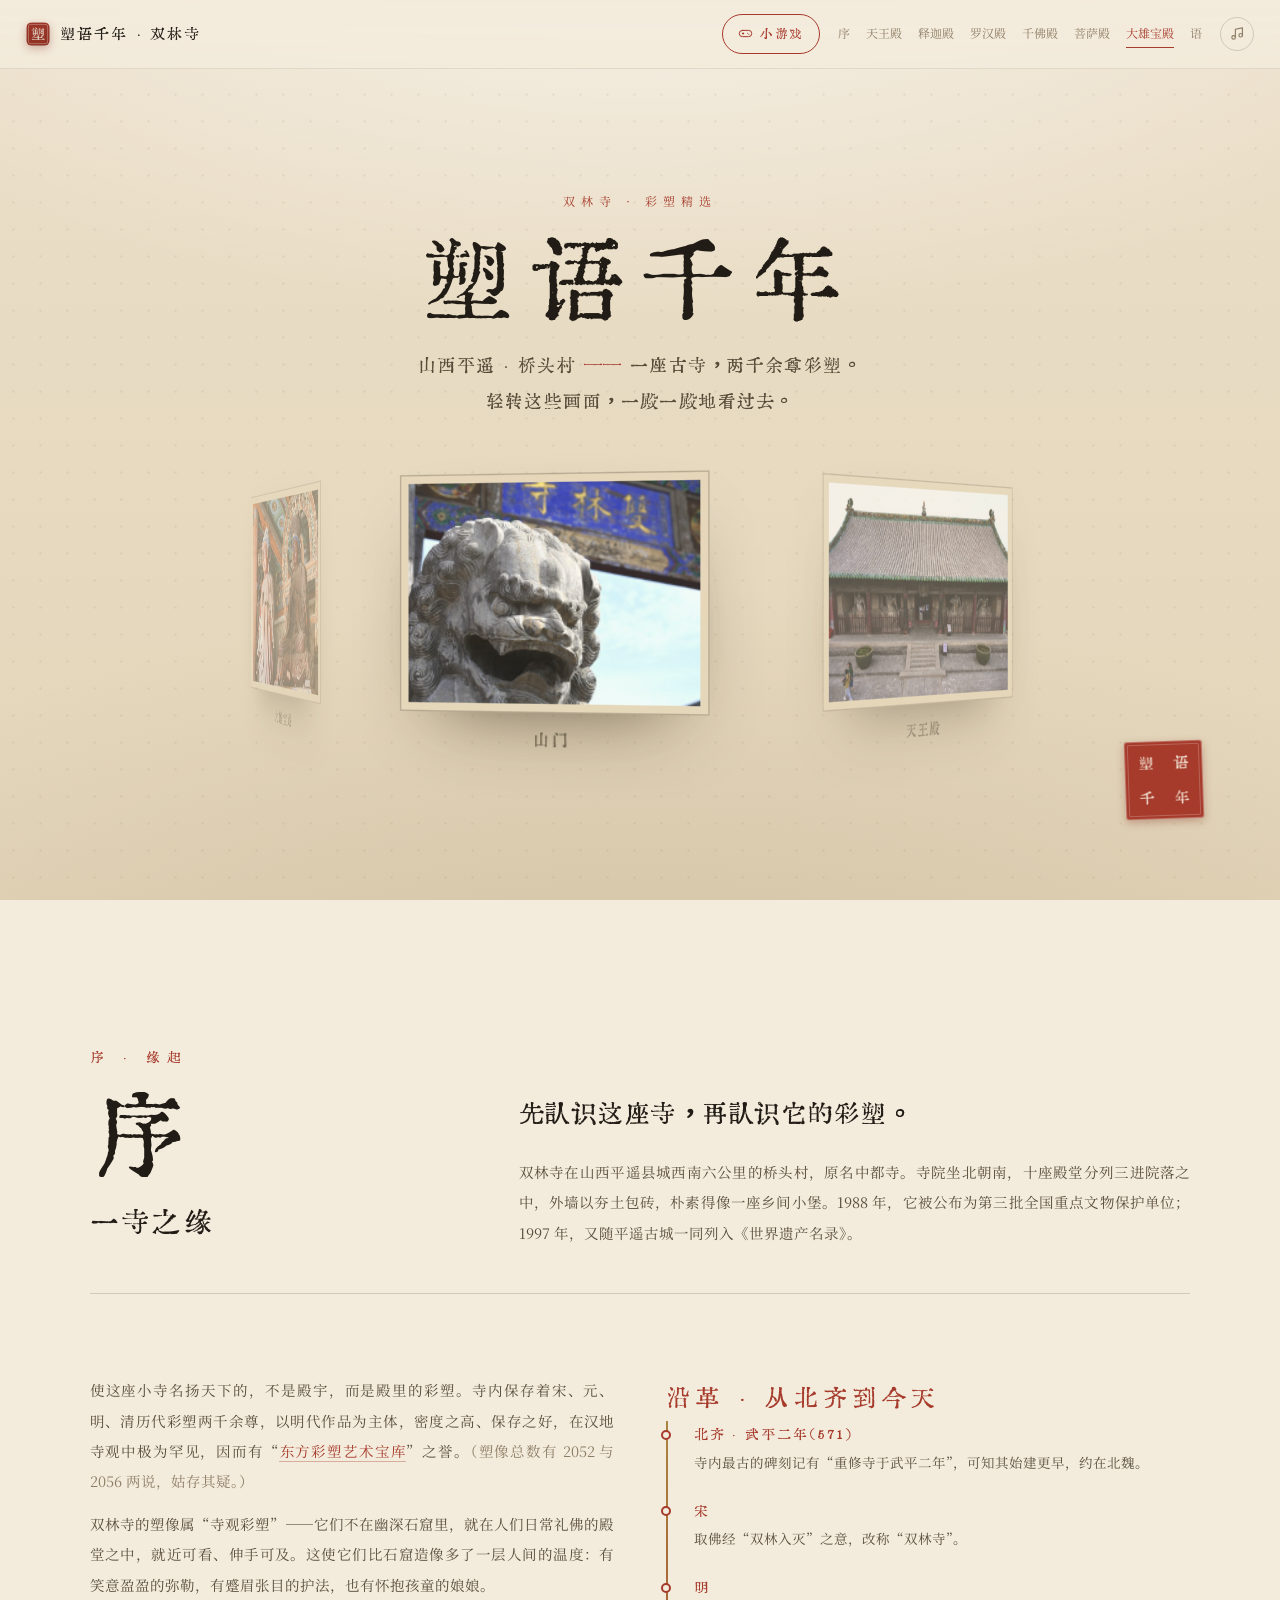
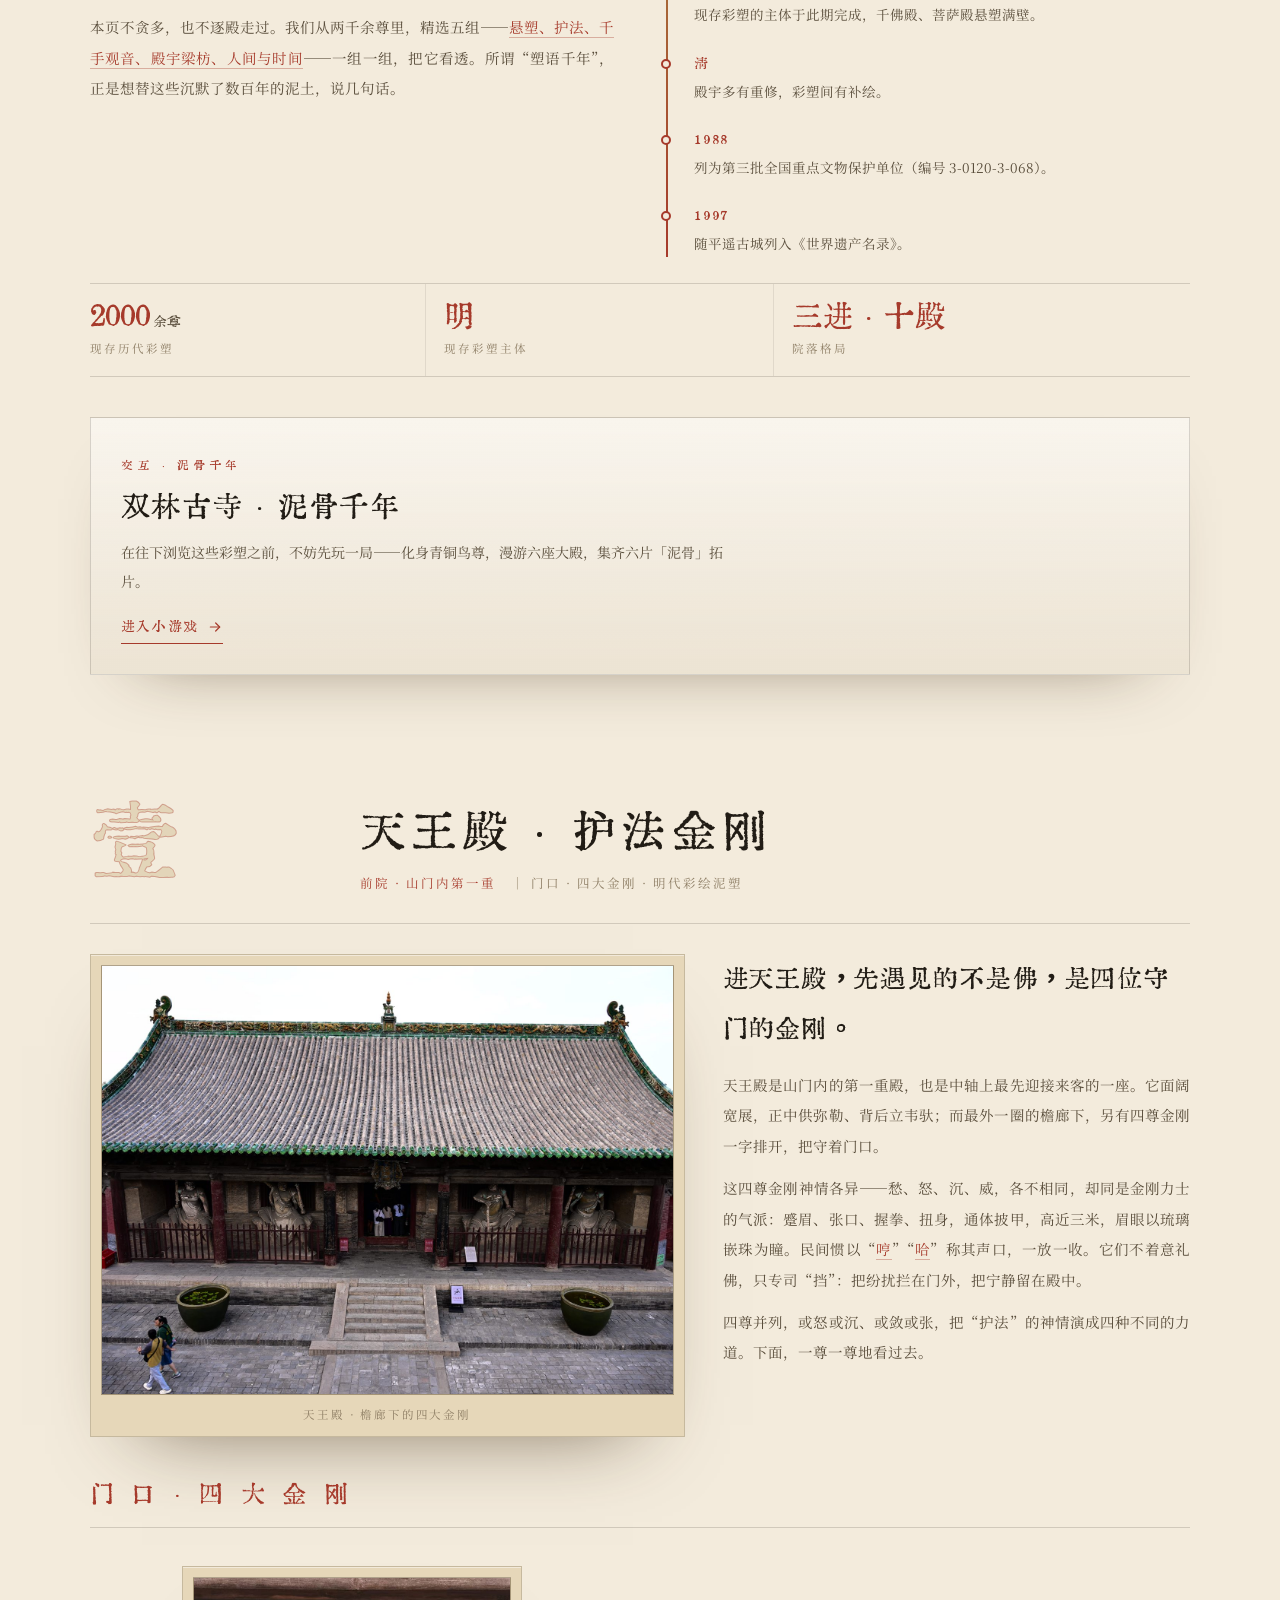
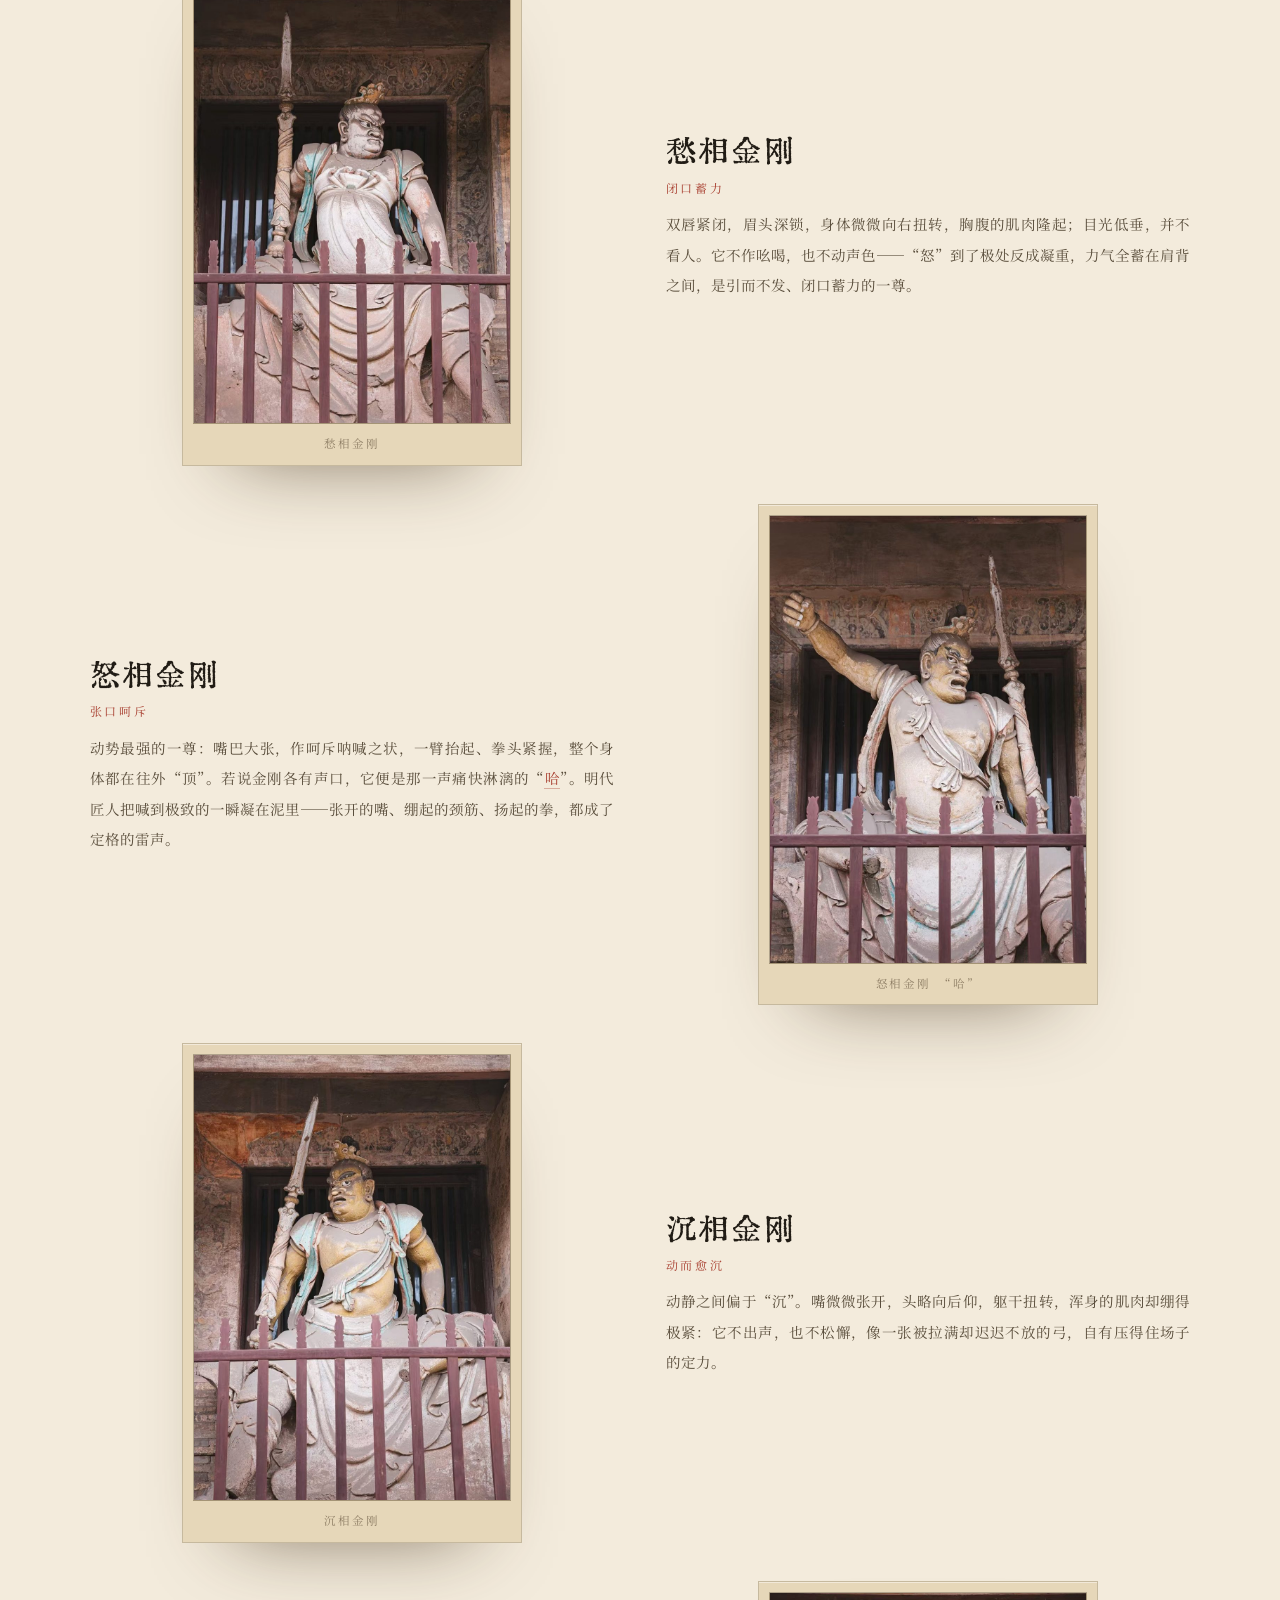
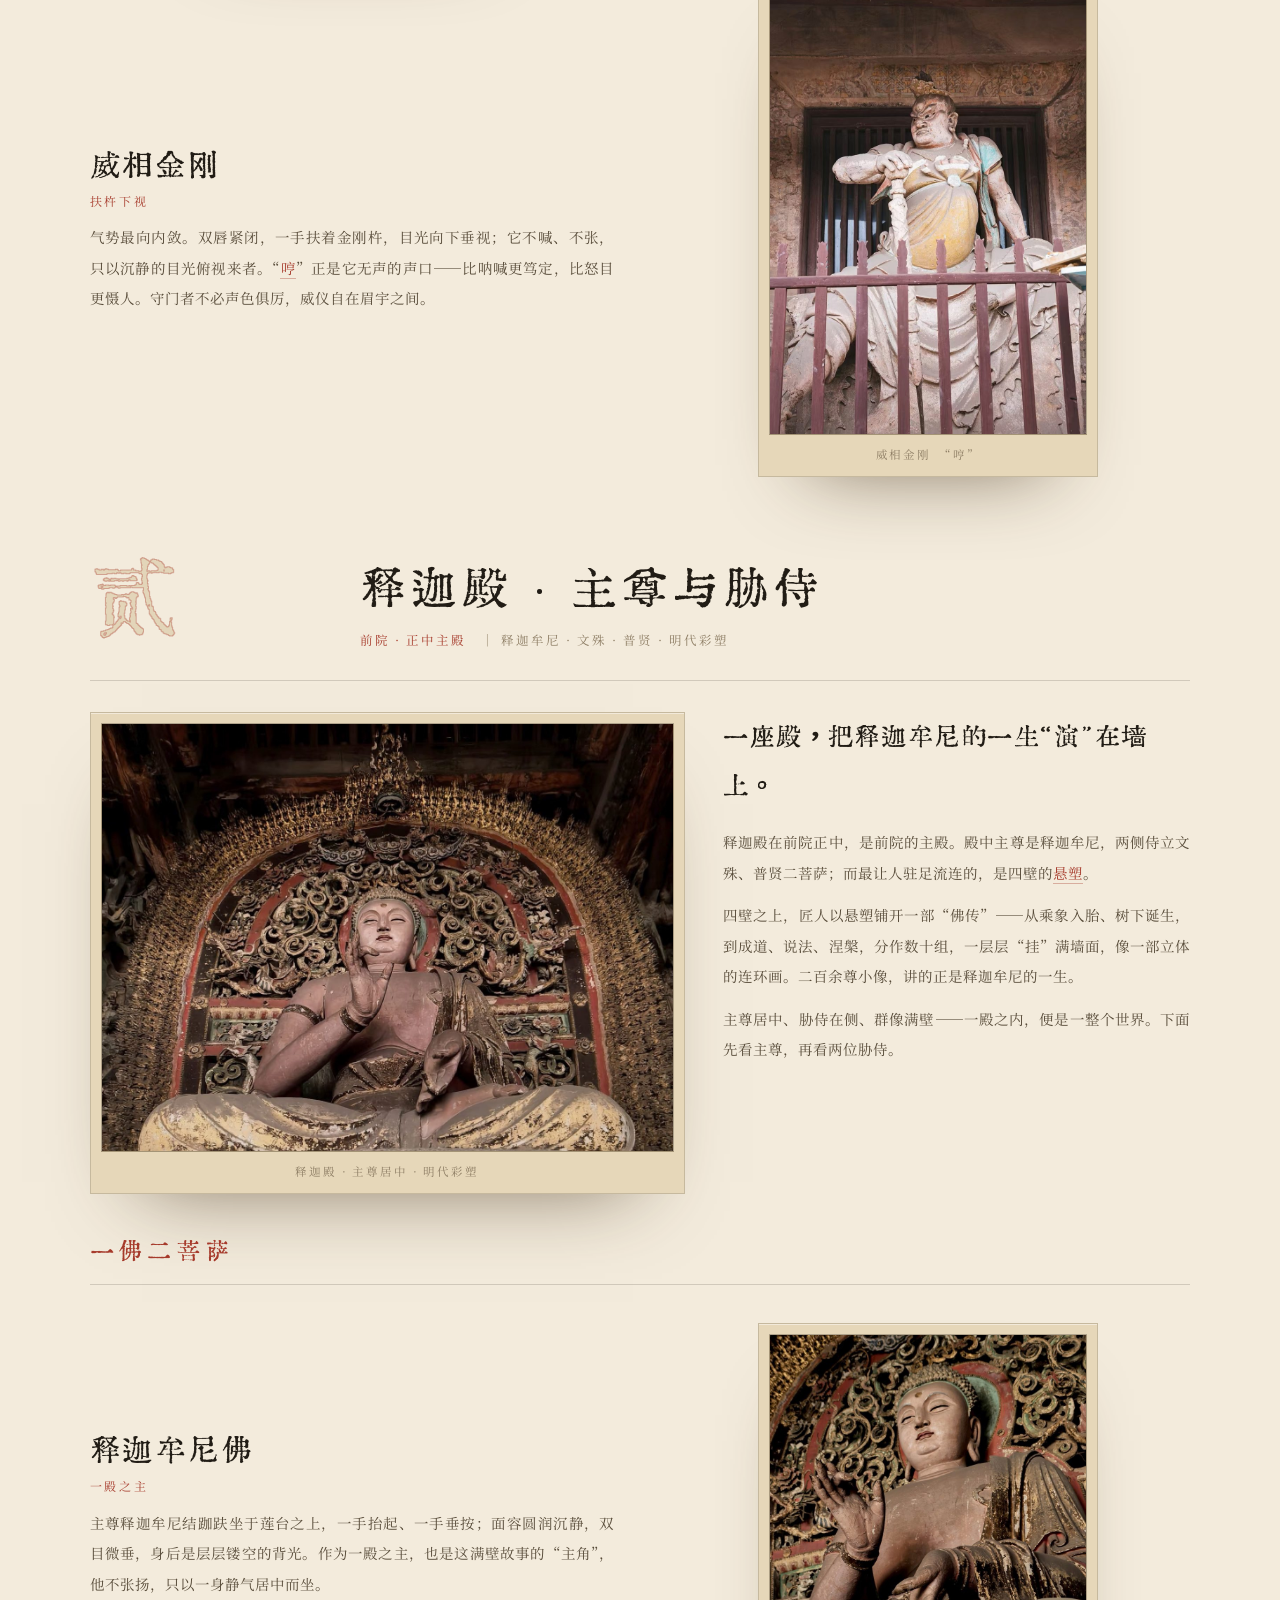
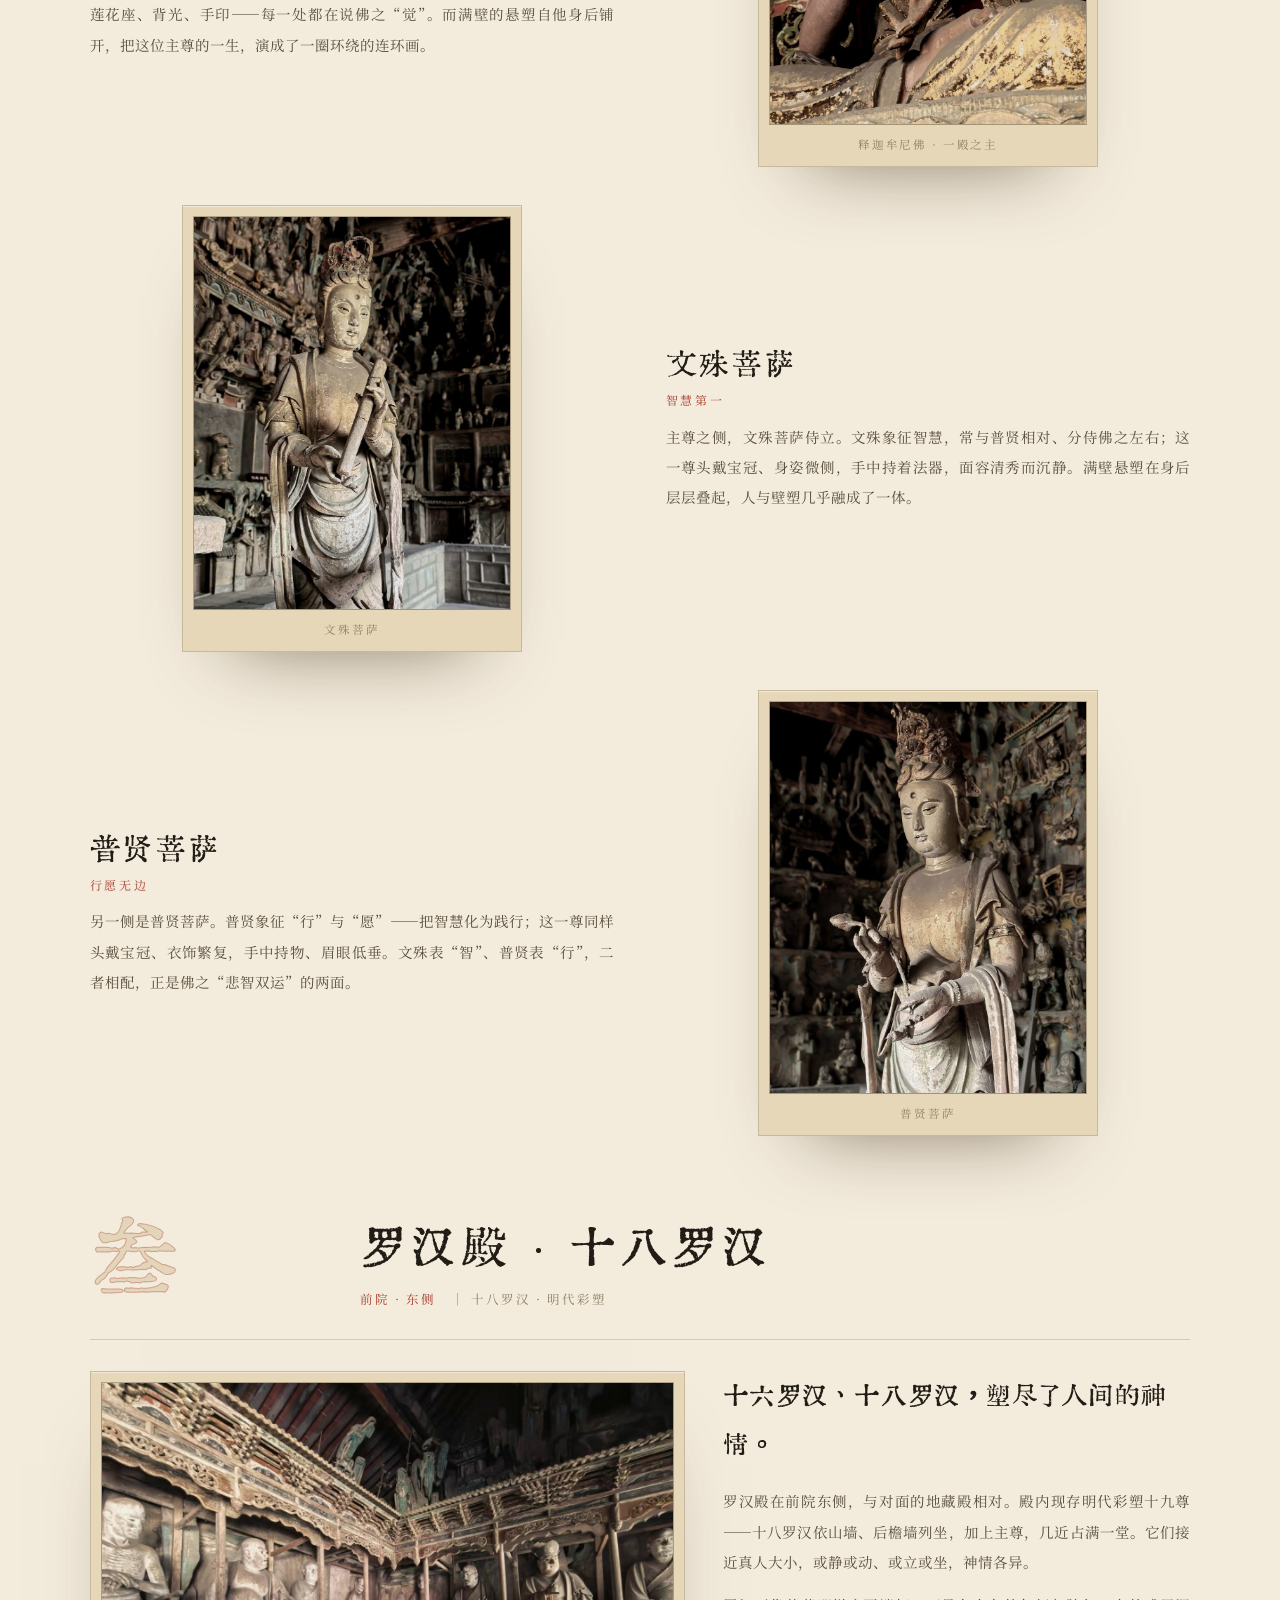
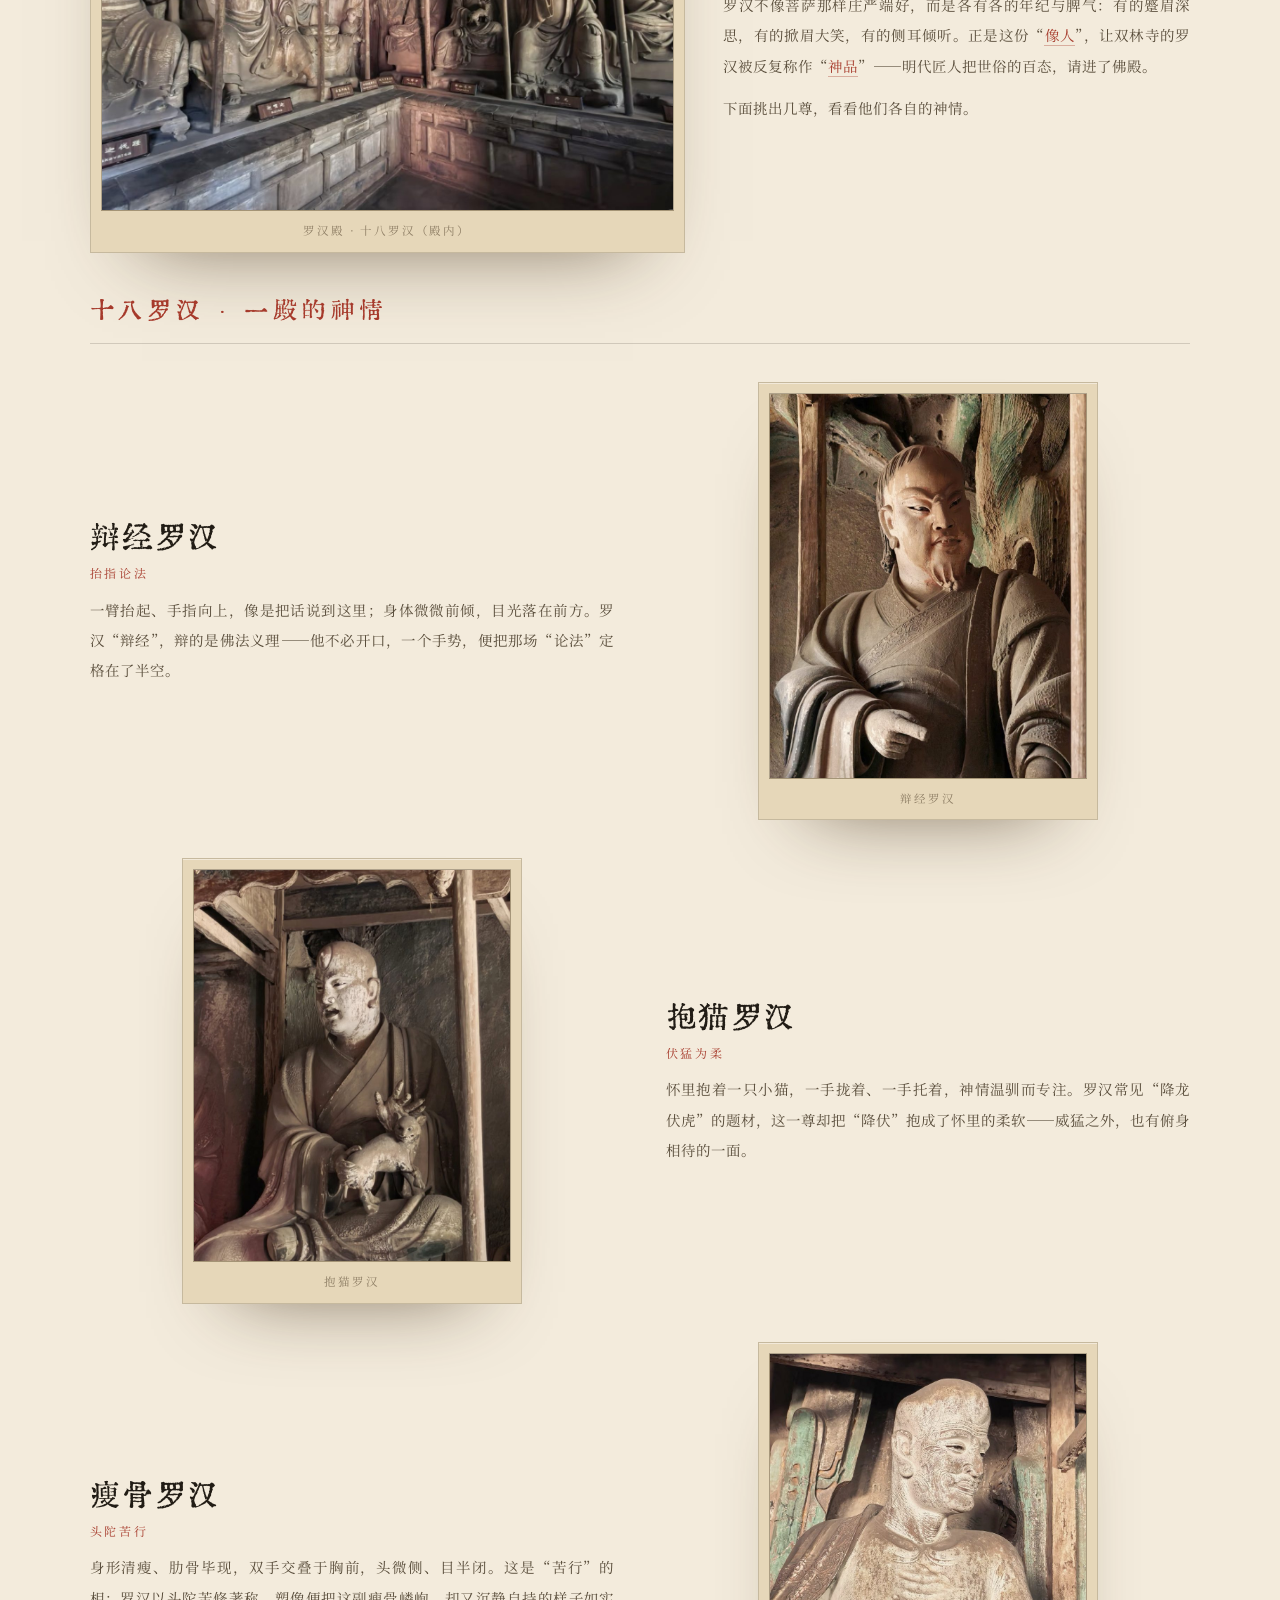
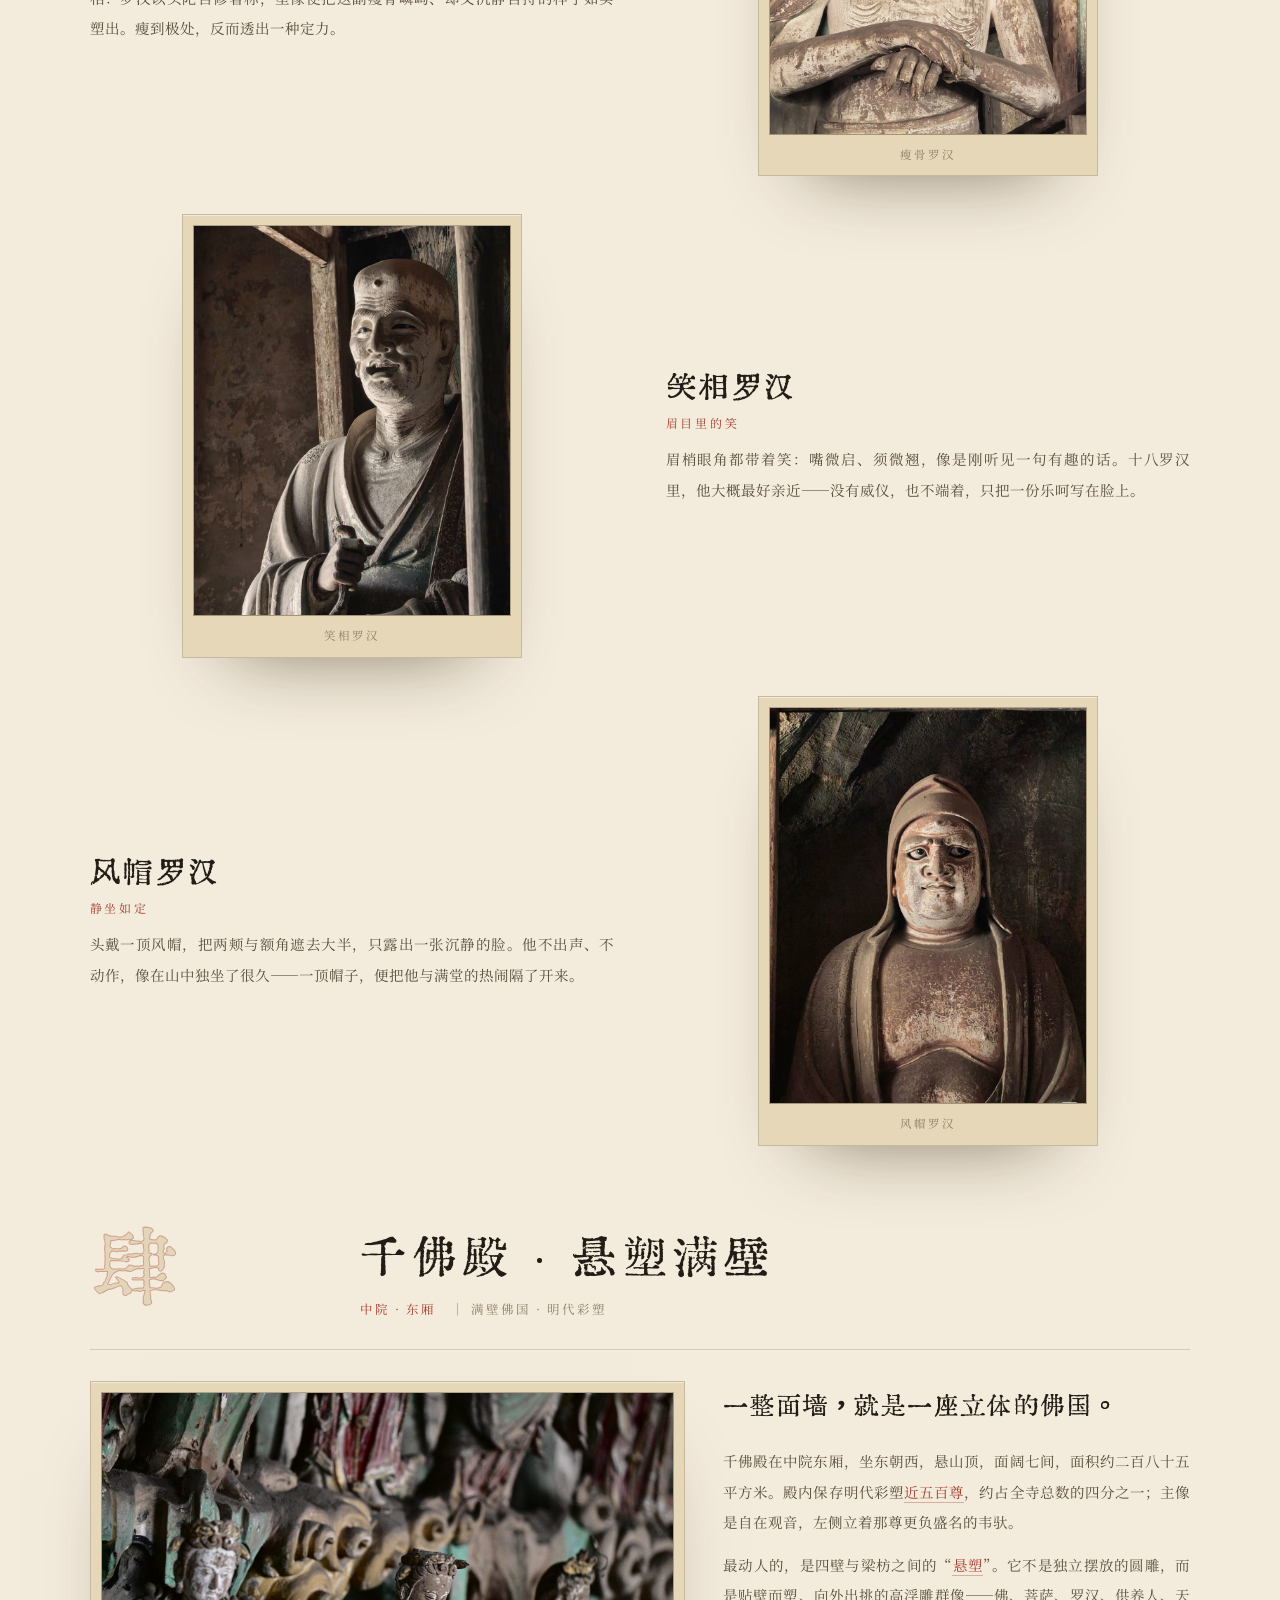
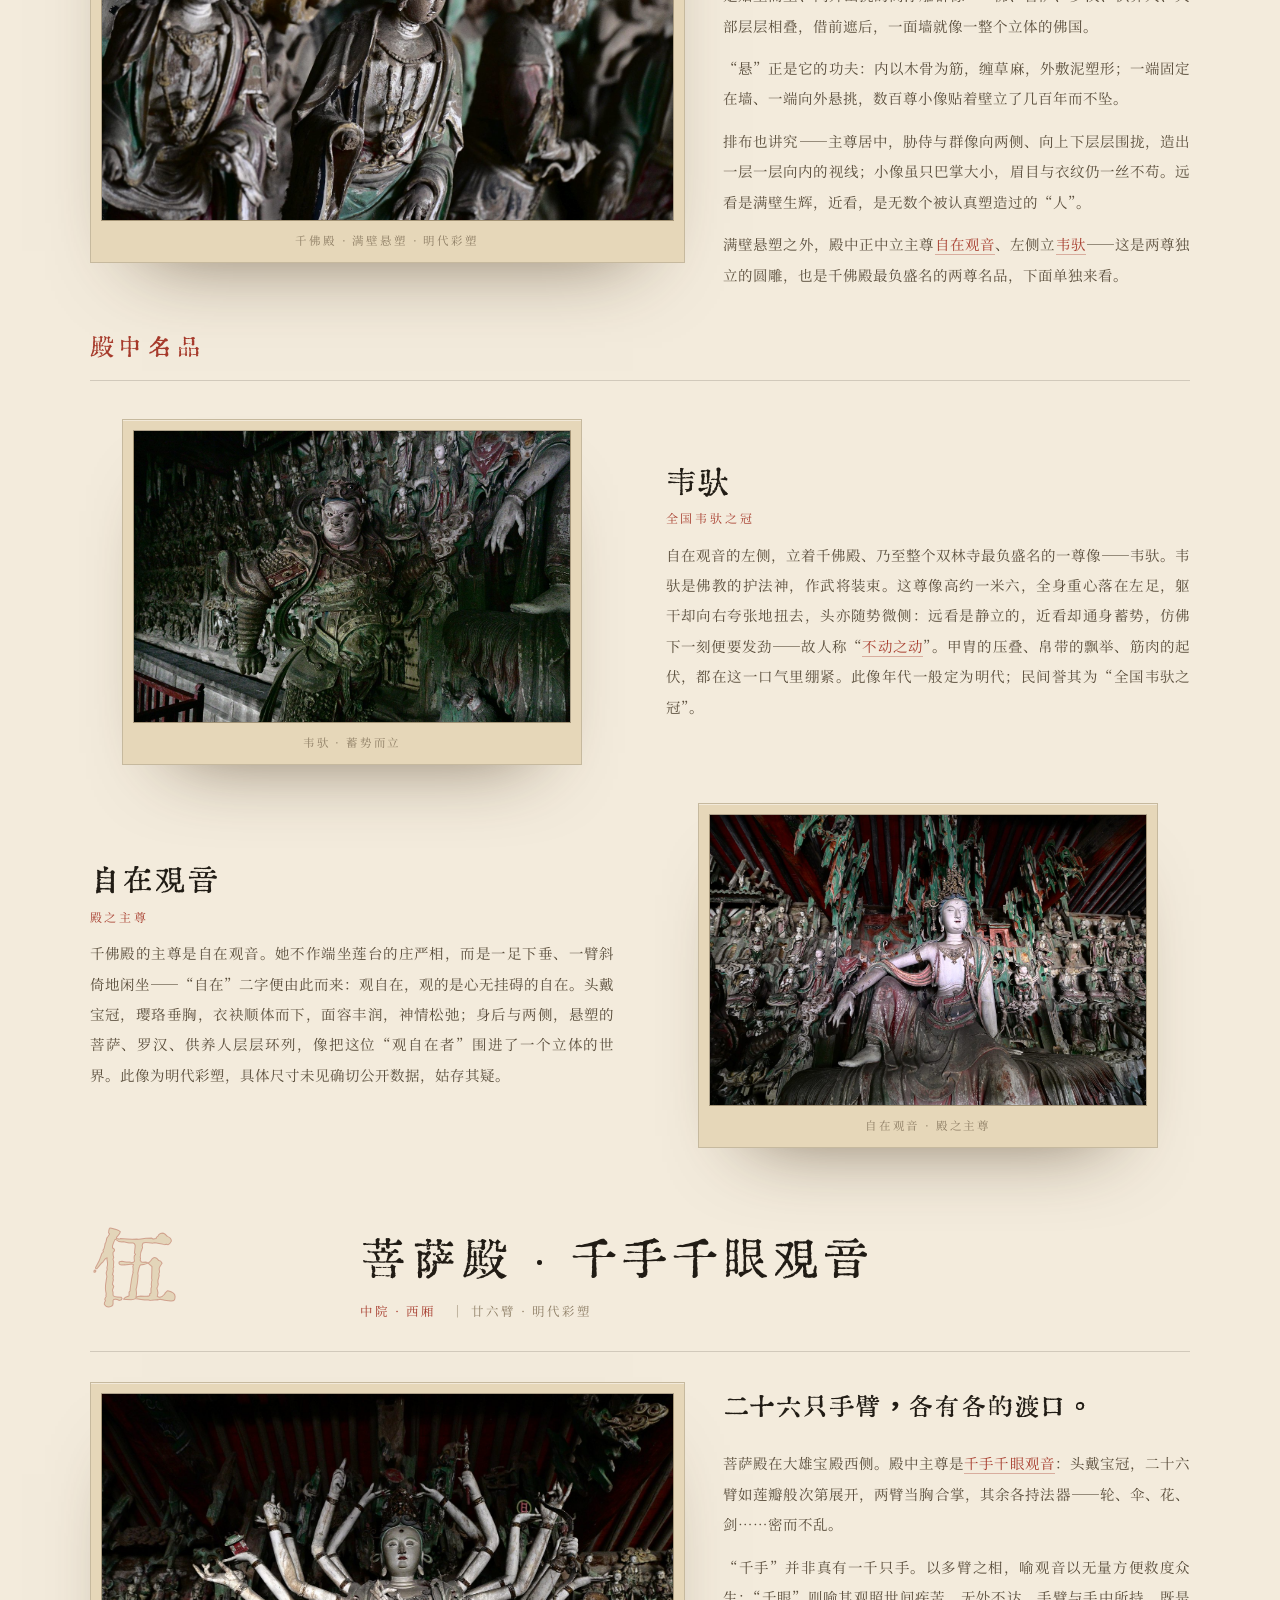
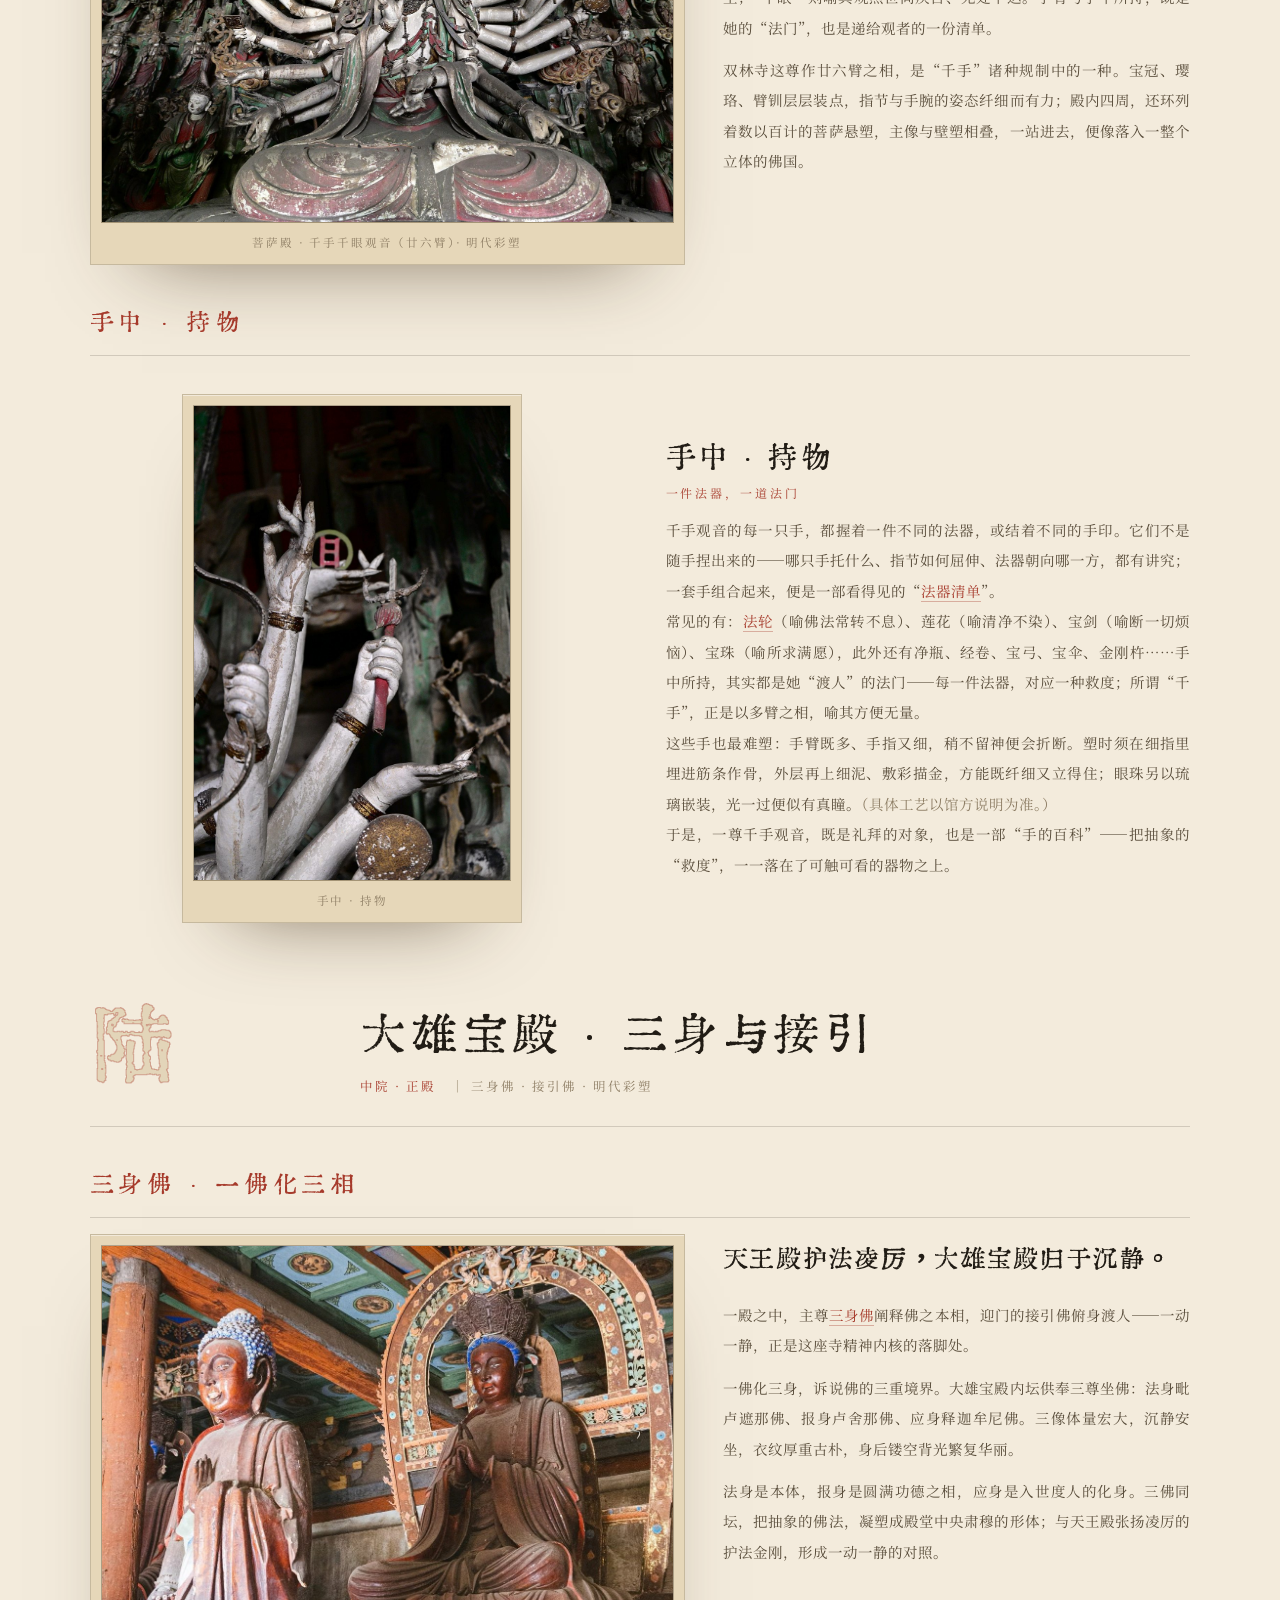
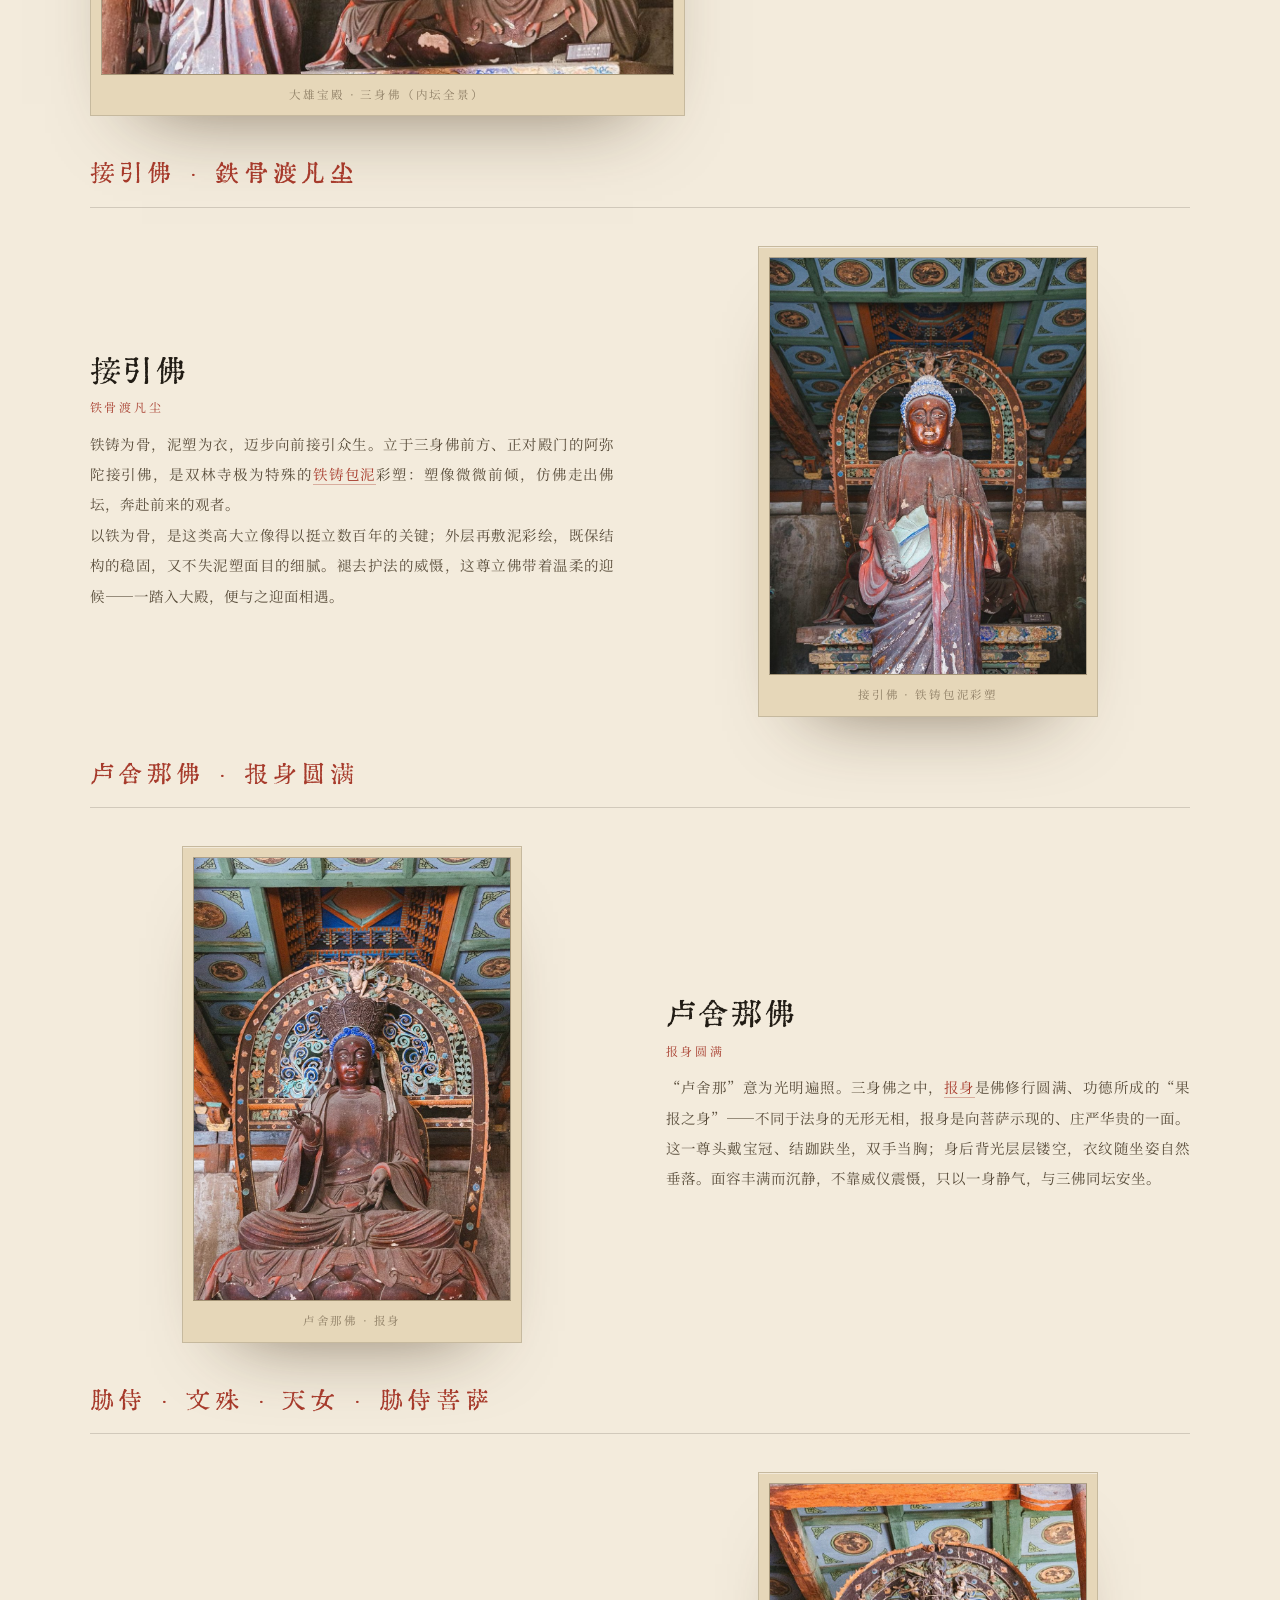
==== index.html @ 35f0cc74 "塑语千年 · 双林寺彩塑精选 + 内置小游戏《泥骨千年》" ====
<!DOCTYPE html>
<html lang="zh-CN">
<head>
<meta charset="UTF-8">
<meta name="viewport" content="width=device-width, initial-scale=1.0">
<meta name="color-scheme" content="light">
<meta name="description" content="塑语千年 · 双林寺彩塑精选：从山西平遥双林寺两千余尊彩塑中，精选悬塑、护法金刚、千手千眼观音、殿宇梁枋与人间群像，逐件细读。">
<title>塑语千年 · 双林寺彩塑数字画廊</title>
<link rel="icon" type="image/svg+xml" href="assets/logo.svg">
<link rel="icon" type="image/png" sizes="32x32" href="assets/logo-32.png">
<link rel="apple-touch-icon" href="assets/logo-180.png">
<style>
/* ============ 字体（本地子集） ============ */
@font-face{font-family:"Huiwen-mincho";src:url("assets/fonts/huiwen-mincho.woff2") format("woff2");font-weight:400;font-display:swap}
@font-face{font-family:"ShSerif";src:url("assets/fonts/shs-sc-400.woff2") format("woff2");font-weight:400;font-display:swap}
@font-face{font-family:"ShSerif";src:url("assets/fonts/shs-sc-600.woff2") format("woff2");font-weight:600;font-display:swap}
@font-face{font-family:"ShSerif";src:url("assets/fonts/shs-sc-700.woff2") format("woff2");font-weight:700;font-display:swap}

:root{
  --paper:#F3EBDC; --paper-2:#EBDFC9; --paper-3:#E3D5B9;
  --mount:#E6D7B9; --mount-2:#D7C39D;
  --ink:#211C15; --ink-2:#574B39; --ink-3:#8C7C63; --ink-4:#A99A80;
  --zhu:#A63A2B; --zhu-2:#7E281C;
  --qing:#3C5A67; --lv:#58705F; --jin:#A9853F;
  --line:rgba(33,28,21,.16); --line-2:rgba(33,28,21,.09);
  --ming:"Huiwen-mincho","ShSerif",serif;
  --serif:"ShSerif","Songti SC","SimSun",serif;
  --ease:cubic-bezier(.22,1,.36,1);
  --grain:url("data:image/svg+xml,%3Csvg xmlns='http://www.w3.org/2000/svg' width='180' height='180'%3E%3Cfilter id='n'%3E%3CfeTurbulence type='fractalNoise' baseFrequency='0.85' numOctaves='2' stitchTiles='stitch'/%3E%3C/filter%3E%3Crect width='180' height='180' filter='url(%23n)' opacity='0.55'/%3E%3C/svg%3E");
}
*,*::before,*::after{box-sizing:border-box;margin:0;padding:0}
html{scroll-behavior:smooth}
body{font-family:var(--serif);color:var(--ink);background:var(--paper);line-height:1.9;font-weight:400;
  -webkit-font-smoothing:antialiased;overflow-x:hidden;text-rendering:optimizeLegibility}
img{display:block;max-width:100%}
button{font:inherit;color:inherit;background:none;border:0;cursor:pointer}
::selection{background:rgba(166,58,43,.18);color:var(--zhu-2)}
:focus-visible{outline:2px solid var(--zhu);outline-offset:3px}
h1,h2,h3{font-weight:400;line-height:1.28}
a{color:inherit}
.sec{scroll-margin-top:64px}

.bg{position:fixed;inset:0;z-index:0;pointer-events:none;background:var(--paper)}
.bg::before{content:"";position:absolute;inset:0;background:
  radial-gradient(130% 90% at 50% -10%, rgba(255,255,255,.55), transparent 55%),
  radial-gradient(160% 130% at 50% 130%, rgba(120,95,55,.18), transparent 52%)}
.bg::after{content:"";position:absolute;inset:0;opacity:.22;background-image:var(--grain)}
.weave{position:fixed;inset:0;z-index:0;pointer-events:none;opacity:.5;
  background-image:repeating-linear-gradient(90deg, rgba(120,95,55,.045) 0 1px, transparent 1px 3px)}
main{position:relative;z-index:1}

/* ============ 图片 hover · 轻微放大 ============ */
.ph img{transition:transform .55s var(--ease)}
.ph:hover img{transform:scale(1.045)}

/* ============ 入场帷幕 ============ */
#curtain{position:fixed;inset:0;z-index:60;display:flex;align-items:center;justify-content:center;background:linear-gradient(180deg,#18140e 0%,#0c0906 100%);opacity:1;transition:opacity .8s ease;pointer-events:auto}
#curtain.done{opacity:0;pointer-events:none}
.curtain-inner{text-align:center;color:var(--paper-2);font-family:var(--ming);letter-spacing:.3em}
.curtain-inner p{font-size:13px;animation:breathe 2.4s ease-in-out infinite}
@keyframes breathe{0%,100%{opacity:.45}50%{opacity:.95}}

/* ============ HUD ============ */
.hud{position:fixed;top:0;left:0;right:0;z-index:40}
.topbar{display:flex;align-items:center;justify-content:space-between;gap:16px;
  padding:14px 26px;background:linear-gradient(180deg,rgba(243,235,220,.95),rgba(243,235,220,.78));
  -webkit-backdrop-filter:blur(10px);backdrop-filter:blur(10px);border-bottom:1px solid var(--line-2)}
.hud{transition:transform .45s var(--ease)}
.hud.hide{transform:translateY(-106%)}
.brand{display:flex;align-items:center;gap:10px;letter-spacing:.16em;font-size:12px;color:var(--ink-2)}
.brand-logo{width:24px;height:24px;border-radius:6px;box-shadow:0 3px 9px rgba(120,30,20,.28)}
.brand .m{font-family:var(--ming);font-size:15px;letter-spacing:.14em;color:var(--ink)}
.nav{display:flex;gap:16px;flex-wrap:wrap;justify-content:flex-end;font-size:12px;letter-spacing:.2em;color:var(--ink-3)}
.nav button{padding:2px 0;border-bottom:1px solid transparent;transition:color .3s,border-color .3s}
.nav button.on{color:var(--zhu);border-color:var(--zhu)}
.nav button:hover{color:var(--ink)}
.top-right{display:flex;align-items:center;gap:18px}

/* ============ 游戏入口 ============ */
.game-pill{display:inline-flex;align-items:center;gap:7px;padding:7px 15px;border-radius:22px;border:1px solid var(--zhu);color:var(--zhu);
  font-family:var(--ming);font-size:12.5px;letter-spacing:.14em;text-decoration:none;white-space:nowrap;transition:.3s var(--ease)}
.game-pill svg{width:15px;height:15px;flex:0 0 auto}
.game-pill:hover{background:var(--zhu);color:#F7EFDF;border-color:var(--zhu);box-shadow:0 10px 22px -12px rgba(120,30,20,.6)}

/* ============ 背景音乐开关 ============ */
.bgm{width:34px;height:34px;flex:0 0 auto;display:grid;place-items:center;color:var(--ink-3);border:1px solid var(--line);border-radius:50%;transition:.3s;position:relative;background:none;cursor:pointer}
.bgm:hover{color:var(--ink);border-color:var(--ink-3)}
.bgm svg{width:17px;height:17px}
.bgm.on{color:var(--zhu);border-color:var(--zhu)}
.bgm .bars{position:absolute;right:-3px;bottom:-3px;display:none;gap:1.5px;align-items:flex-end;height:11px}
.bgm.on .bars{display:flex}
.bgm .bars i{width:2px;background:var(--zhu);animation:eq 1s ease-in-out infinite;transform-origin:bottom}
.bgm .bars i:nth-child(1){height:45%;animation-delay:0s}
.bgm .bars i:nth-child(2){height:95%;animation-delay:.18s}
.bgm .bars i:nth-child(3){height:65%;animation-delay:.36s}
@keyframes eq{0%,100%{transform:scaleY(.35)}50%{transform:scaleY(1)}}

/* ============ 通用排印 ============ */
.eyebrow{font-family:var(--ming);font-size:clamp(19px,1.9vw,26px);letter-spacing:.22em;color:var(--zhu)}
.h2{font-family:var(--ming);font-size:clamp(26px,3vw,44px);letter-spacing:.06em;line-height:1.32}
.lead{font-family:var(--ming);font-size:clamp(19px,2vw,28px);line-height:1.95;color:var(--ink);letter-spacing:.02em}
.copy{font-size:clamp(14.5px,1.06vw,16.5px);line-height:2.1;color:var(--ink-2);text-align:justify}
.copy + .copy{margin-top:12px}
.hl{color:var(--zhu);border-bottom:1px solid rgba(166,58,43,.35)}
.aside{margin-top:16px;padding:14px 16px;border:1px solid var(--line);background:linear-gradient(180deg,rgba(255,255,255,.5),rgba(120,95,55,.05));
  font-size:13px;line-height:1.9;color:var(--ink-2)}
.aside b{font-family:var(--ming);color:var(--ink);letter-spacing:.06em}

/* 印章 */
.seal{display:inline-grid;place-items:center;background:var(--zhu);color:#F7EFDF;border-radius:3px;font-family:var(--ming);
  box-shadow:inset 0 0 0 1px rgba(255,255,255,.28),0 3px 8px rgba(120,30,20,.3);position:relative;transform:rotate(-2deg)}
.seal::before{content:"";position:absolute;inset:3px;border:1px solid rgba(255,255,255,.3);border-radius:1px;opacity:.7}
.seal.g2{grid-template-columns:1fr 1fr;gap:1px;padding:5px}
.seal.g2 span{font-size:15px;line-height:1}

/* ============ 卷首 · 章节 3D 轮播 ============ */
.hero{position:relative;min-height:100vh;display:flex;flex-direction:column;align-items:center;justify-content:center;
  gap:clamp(16px,3.2vh,42px);overflow:hidden;padding:12vh 6vw 9vh;text-align:center;
  background:
    radial-gradient(130% 85% at 50% -12%, rgba(255,255,255,.62), transparent 56%),
    radial-gradient(150% 120% at 50% 132%, rgba(120,95,55,.2), transparent 56%),
    linear-gradient(180deg,var(--paper-2),var(--paper-3))}
.hero::before{content:"";position:absolute;inset:0;opacity:.5;pointer-events:none;
  background-image:radial-gradient(rgba(120,95,55,.16) 1px, transparent 1.5px);background-size:27px 27px}
.hero-inner{position:relative;z-index:2;color:var(--ink);max-width:820px}
.hero-kicker{font-size:12px;letter-spacing:.5em;color:var(--zhu);margin-bottom:16px}
.hero-title{font-family:var(--ming);font-size:clamp(46px,7.4vw,104px);letter-spacing:.16em;line-height:1.05;color:var(--ink)}
.hero-title .c{display:inline-block}
.hero-sub{margin:20px auto 0;font-family:var(--ming);font-size:clamp(13px,1.4vw,18px);letter-spacing:.08em;line-height:2;color:var(--ink-2);max-width:32em}
.hero-sub .r{color:var(--zhu)}
.hero-seal{position:absolute;right:6vw;bottom:9vh;z-index:3}

/* 3D 环形轮播 */
.carousel{position:relative;z-index:2;width:min(100%,1040px);height:clamp(220px,32vh,340px);
  perspective:1500px;--cw:clamp(150px,19vw,250px);--ch:clamp(112px,14.3vw,188px)}
.carousel-ring{position:absolute;left:50%;top:50%;width:0;height:0;transform-style:preserve-3d}
.ccard{position:absolute;left:calc(var(--cw) / -2);top:calc(var(--ch) / -2);width:var(--cw);height:var(--ch);
  margin:0;padding:0;border:0;background:none;cursor:pointer;transform-style:preserve-3d;backface-visibility:hidden}
.ccard-in{display:block;width:100%;height:100%;padding:6px;border:1px solid rgba(33,28,21,.28);background:var(--mount);
  box-shadow:0 26px 60px -32px rgba(40,26,10,.8);transition:transform .35s var(--ease),box-shadow .35s var(--ease)}
.ccard img{width:100%;height:100%;object-fit:cover;display:block}
.ccard b{position:absolute;left:0;right:0;top:100%;margin-top:9px;font-family:var(--ming);font-weight:400;font-size:13px;letter-spacing:.18em;color:var(--ink-2)}
.ccard:hover .ccard-in,.ccard:focus-visible .ccard-in{transform:scale(1.12) translateZ(50px);box-shadow:0 42px 90px -34px rgba(40,26,10,.9)}
.ccard:focus-visible{outline:2px solid var(--zhu);outline-offset:6px}

@media (max-width:640px){
  .carousel{--cw:clamp(130px,40vw,200px);--ch:clamp(98px,30vw,150px);height:clamp(190px,42vw,260px)}
  .ccard b{font-size:11px}
}

/* ============ 章 / 进 题 ============ */
.chapter{padding:16vh 7vw 4vh;max-width:1560px;margin:0 auto}
.chapter-head{display:grid;grid-template-columns:.72fr 1.28fr;gap:clamp(24px,4vw,72px);align-items:end;border-bottom:1px solid var(--line);padding-bottom:5vh}
.chapter-no{font-family:var(--ming);font-size:14px;letter-spacing:.5em;color:var(--zhu);margin-bottom:16px}
.chapter-word{font-family:var(--ming);font-size:clamp(64px,11vh,132px);line-height:.95;color:var(--ink)}
.chapter-name{margin-top:14px;font-family:var(--ming);font-size:clamp(20px,2.2vw,30px);letter-spacing:.12em}
.chapter-name .dot{margin:0 .5em;color:var(--zhu)}
.chapter-copy .lead{margin-bottom:18px}

/* ============ 数据 / 时间轴 / 平面 ============ */
.wrap{max-width:1560px;margin:0 auto;padding:5vh 7vw}
.stats{display:flex;flex-wrap:wrap;margin:26px 0;border-top:1px solid var(--line);border-bottom:1px solid var(--line)}
.stats .st{flex:1 1 auto;min-width:110px;padding:16px 18px;border-left:1px solid var(--line-2)}
.stats .st:first-child{border-left:0;padding-left:0}
.stats .n{font-family:var(--ming);font-size:clamp(22px,2.4vw,34px);color:var(--zhu);line-height:1.05}
.stats .n small{font-size:.46em;color:var(--ink-2);margin-left:3px}
.stats .l{font-size:11.5px;letter-spacing:.18em;color:var(--ink-3);margin-top:6px}

/* ============ 序后 · 游戏横幅 ============ */
.gbanner{display:block;
  margin-top:40px;padding:clamp(18px,2.4vw,30px);text-decoration:none;color:inherit;
  border:1px solid var(--line);background:linear-gradient(180deg,rgba(255,255,255,.5),rgba(120,95,55,.05));
  box-shadow:0 30px 70px -52px rgba(60,40,15,.7);transition:.35s var(--ease)}
.gbanner:hover{border-color:var(--zhu);transform:translateY(-3px);box-shadow:0 42px 84px -50px rgba(60,40,15,.85)}
.gbanner:focus-visible{outline:2px solid var(--zhu);outline-offset:4px}
.gb-kicker{font-family:var(--ming);font-size:12px;letter-spacing:.34em;color:var(--zhu)}
.gb-text h3{font-family:var(--ming);font-size:clamp(21px,2.3vw,31px);letter-spacing:.06em;margin:10px 0 12px}
.gb-text p{font-size:14px;line-height:2.05;color:var(--ink-2);max-width:44em}
.gb-btn{display:inline-flex;align-items:center;gap:8px;margin-top:18px;font-family:var(--ming);font-size:14px;letter-spacing:.12em;
  color:var(--zhu);border-bottom:1px solid var(--zhu);padding-bottom:3px;transition:.3s var(--ease)}
.gb-btn svg{width:16px;height:16px;transition:transform .3s var(--ease)}
.gbanner:hover .gb-btn svg{transform:translateX(4px)}

.two{display:grid;grid-template-columns:1fr 1fr;gap:clamp(28px,4vw,72px);align-items:start}
.timeline{position:relative;border-left:2px solid rgba(166,58,43,.18);padding-left:26px;display:grid;gap:22px}
.timeline .fill{position:absolute;left:-2px;top:0;width:2px;height:0;background:linear-gradient(180deg,var(--jin),var(--zhu))}
.tl{position:relative}
.tl::before{content:"";position:absolute;left:-33px;top:.55em;width:10px;height:10px;border-radius:50%;background:var(--paper);border:2px solid var(--zhu)}
.tl .yr{font-family:var(--ming);font-size:14px;letter-spacing:.14em;color:var(--zhu)}
.tl .tx{font-size:13.5px;line-height:1.9;color:var(--ink-2);margin-top:2px}
.plan{border:1px solid var(--line);background:linear-gradient(180deg,var(--paper-2),var(--paper));padding:20px}
.plan svg{width:100%;height:auto;display:block}
.plan figcaption{margin-top:10px;text-align:center;font-size:12px;letter-spacing:.2em;color:var(--ink-3)}
.pn{font-family:var(--serif);fill:var(--ink-2);font-size:14px}
.pn.k{fill:var(--zhu)}
.pl{font-family:var(--serif);fill:var(--ink-3);font-size:11.5px;letter-spacing:.14em}
.pbox{fill:rgba(255,255,255,.55);stroke:rgba(33,28,21,.34)}
.pbox.k{fill:rgba(166,58,43,.1);stroke:var(--zhu)}
.pbox.cur{fill:rgba(166,58,43,.28);stroke:var(--zhu);stroke-width:2.4}

/* ============ 进 题（三进） ============ */
.entry{padding:14vh 7vw 1vh;max-width:1560px;margin:0 auto}
.entry .es{font-size:13px;letter-spacing:.4em;color:var(--zhu)}
.entry .en{font-family:var(--ming);font-size:clamp(34px,4.6vw,62px);letter-spacing:.14em;margin-top:10px;line-height:1.15}
.entry .ed{max-width:46em;color:var(--ink-2);font-size:14.5px;line-height:2.05;margin-top:16px;border-top:1px solid var(--line);padding-top:18px}

/* ============ 单殿 ============ */
.hall{max-width:1560px;margin:0 auto;padding:9vh 7vw 0}
.hall-head{display:grid;grid-template-columns:.28fr 1fr;gap:clamp(18px,3vw,50px);align-items:start;border-bottom:1px solid var(--line);padding-bottom:3vh;margin-bottom:3.4vh}
.hall-no{font-family:var(--ming);font-size:clamp(46px,7vw,104px);line-height:.85;color:var(--paper-3);-webkit-text-stroke:1px rgba(166,58,43,.38)}
.hall-name{font-family:var(--ming);font-size:clamp(30px,3.6vw,52px);letter-spacing:.1em}
.hall-meta{margin-top:12px;font-size:12.5px;letter-spacing:.16em;color:var(--zhu)}
.hall-meta span{color:var(--ink-3)}
.hall-body{display:grid;grid-template-columns:1.12fr .88fr;gap:clamp(22px,3vw,56px);align-items:start}
.hall.flip .hall-body{grid-template-columns:.88fr 1.12fr}
.hall.flip .hall-media{order:2}
.hall-media{margin:0;border:1px solid var(--line);background:var(--mount);padding:10px;
  box-shadow:0 40px 80px -52px rgba(60,40,15,.7),inset 0 1px 0 rgba(255,255,255,.45)}
.hall-media .ph{aspect-ratio:4/3;overflow:hidden;border:1px solid rgba(33,28,21,.28);background:linear-gradient(180deg,var(--mount-2),var(--mount))}
.hall-media img{width:100%;height:100%;object-fit:cover;display:block}
.hall-media figcaption{margin-top:9px;text-align:center;font-size:11.5px;letter-spacing:.16em;color:var(--ink-3)}
.hall-text .lead{margin-bottom:16px}
.hall-details{display:grid;grid-template-columns:repeat(3,1fr);gap:14px;margin-top:20px}
.hall-details.one{grid-template-columns:minmax(0,680px);justify-content:center}
.sub-cap{font-family:var(--ming);font-size:clamp(19px,1.9vw,26px);letter-spacing:.2em;color:var(--zhu);margin:34px 0 16px;padding-bottom:10px;border-bottom:1px solid var(--line)}
.hall-details figure{margin:0;border:1px solid var(--line);background:var(--mount);padding:8px}
.hall-details .ph{aspect-ratio:3/2;overflow:hidden;border:1px solid rgba(33,28,21,.2);background:linear-gradient(180deg,var(--mount-2),var(--mount))}
.hall-details.port .ph{aspect-ratio:4/5}
.hall-details img{width:100%;height:100%;object-fit:cover;display:block}
.hall-details figcaption{margin-top:6px;text-align:center;font-size:11.5px;letter-spacing:.14em;color:var(--ink-3)}

/* 名品 · 交替图文 */
.duo{display:grid;grid-template-columns:1fr 1fr;gap:clamp(24px,4vw,64px);align-items:center;margin-top:38px}
.duo.flip .duo-media{order:2}
.duo.sm .duo-media{max-width:340px}
.duo-media{margin:0 auto;max-width:460px;width:100%;justify-self:center;border:1px solid var(--line);background:var(--mount);padding:10px;
  box-shadow:0 40px 80px -52px rgba(60,40,15,.7),inset 0 1px 0 rgba(255,255,255,.45)}
.duo-media .ph{overflow:hidden;border:1px solid rgba(33,28,21,.28);background:linear-gradient(180deg,var(--mount-2),var(--mount))}
.duo-media img{width:100%;height:auto;display:block}
.duo-media figcaption{margin-top:9px;text-align:center;font-size:11.5px;letter-spacing:.16em;color:var(--ink-3)}
.duo-text h3{font-family:var(--ming);font-size:clamp(22px,2.4vw,34px);letter-spacing:.06em;margin-bottom:14px}
.duo-text h3 span{display:block;font-family:var(--serif);font-size:12px;letter-spacing:.24em;color:var(--zhu);margin-top:9px}
.duo-text p{font-size:clamp(14.5px,1.06vw,16.5px);line-height:2.1;color:var(--ink-2);text-align:justify}

/* 配殿一览 */
.annex{display:grid;grid-template-columns:repeat(3,1fr);gap:14px;margin-top:8px}
.annex .an{border:1px solid var(--line);background:linear-gradient(180deg,rgba(255,255,255,.55),rgba(120,95,55,.05));padding:20px 18px 22px}
.annex .sn{font-family:var(--ming);font-size:12px;letter-spacing:.24em;color:var(--zhu)}
.annex .ct{font-family:var(--ming);font-size:19px;margin:9px 0 8px;letter-spacing:.06em}
.annex .cd{font-size:13px;line-height:1.9;color:var(--ink-2)}

/* ============ 工艺 ============ */
.flowv{position:relative;margin-top:30px;padding-left:64px}
.flowv-rail{position:absolute;left:21px;top:12px;bottom:12px;width:2px;background:rgba(33,28,21,.14)}
.flowv-rail i{display:block;width:100%;height:0;background:linear-gradient(180deg,var(--jin),var(--zhu))}
.fv{position:relative;display:grid;grid-template-columns:230px 1fr;gap:28px;align-items:center;padding:26px 0}
.fv + .fv{border-top:1px dashed var(--line-2)}
.fv-node{position:absolute;left:-64px;top:50%;transform:translateY(-50%);width:44px;height:44px;display:grid;place-items:center;
  border-radius:50%;background:var(--paper);border:1px solid var(--line);font-family:var(--ming);font-size:15px;color:var(--ink-3);transition:.5s var(--ease)}
.fv.on .fv-node{background:var(--zhu);border-color:var(--zhu);color:#F7EFDF;box-shadow:0 6px 18px rgba(120,30,20,.28)}
.fv-img{margin:0;border:1px solid var(--line);background:var(--mount);padding:8px}
.fv-img img{width:100%;height:auto}
.fv-txt h3{font-family:var(--ming);font-size:clamp(18px,1.8vw,24px);letter-spacing:.06em;margin-bottom:8px}
.fv-txt h3 span{font-family:var(--serif);font-size:12px;letter-spacing:.18em;color:var(--zhu);margin-left:12px}
.fv-txt p{font-size:14px;line-height:2.05;color:var(--ink-2)}
.flowv-words .fv{grid-template-columns:1fr;gap:0;padding:22px 0}
.flowv-words .fv-txt{max-width:52em}

/* ============ 岁月 ============ */
.grid3{display:grid;grid-template-columns:repeat(3,1fr);gap:14px;margin-top:24px}
.grid3 figure{margin:0;border:1px solid var(--line);background:var(--mount);padding:8px}
.grid3 .ph{aspect-ratio:3/2;overflow:hidden;border:1px solid rgba(33,28,21,.2);background:linear-gradient(180deg,var(--mount-2),var(--mount))}
.grid3 img{width:100%;height:100%;object-fit:cover;display:block}
.grid3 figcaption{margin-top:7px;text-align:center;font-size:11.5px;letter-spacing:.14em;color:var(--ink-3)}

/* ============ 尾声（纯 CSS 设计，不用图片背景） ============ */
.finale{position:relative;min-height:100vh;display:grid;place-items:center;overflow:hidden;padding:16vh 7vw;text-align:center;
  background:
    radial-gradient(130% 90% at 50% -12%, rgba(255,255,255,.62), transparent 56%),
    radial-gradient(150% 120% at 50% 132%, rgba(120,95,55,.22), transparent 56%),
    linear-gradient(180deg,var(--paper-2),var(--paper-3))}
.finale::before{content:"";position:absolute;inset:0;opacity:.55;pointer-events:none;
  background-image:radial-gradient(rgba(120,95,55,.16) 1px, transparent 1.5px);background-size:27px 27px}
.finale::after{content:"";position:absolute;inset:clamp(16px,3.6vw,52px);border:1px solid rgba(33,28,21,.22);pointer-events:none}
.finale-inner{position:relative;z-index:1;max-width:44em}
.finale-seal{margin:0 auto 26px;font-size:20px;width:72px;height:72px}
.finale-kicker{color:var(--zhu);letter-spacing:.5em}
.finale-title{margin:14px 0 20px}
.finale-copy{color:var(--ink-2);max-width:32em;margin:0 auto}
.finale-line{margin-top:26px;font-family:var(--ming);font-size:12px;letter-spacing:.34em;color:var(--ink-3)}
.epi-cards{display:grid;grid-template-columns:repeat(3,1fr);gap:12px;margin-top:26px}
.epi-card .ph{aspect-ratio:1/1;overflow:hidden;border:1px solid rgba(244,236,221,.25);padding:6px;background:rgba(20,15,10,.3)}
.epi-card .ph img{width:100%;height:100%;object-fit:cover}
.epi-card .t{margin-top:9px;font-family:var(--ming);font-size:14px;letter-spacing:.04em;color:#F4ECDD}
.epi-card .s{margin-top:3px;font-size:11.5px;color:rgba(244,236,221,.66);line-height:1.6}

/* ============ 返回顶部（浮动） ============ */
#to-top-fab{position:fixed;right:22px;bottom:26px;z-index:45;width:46px;height:46px;border-radius:50%;
  display:grid;place-items:center;background:var(--paper);border:1px solid var(--line);color:var(--ink-2);
  box-shadow:0 12px 28px -12px rgba(40,26,10,.55);opacity:0;transform:translateY(12px);pointer-events:none;transition:.35s var(--ease)}
#to-top-fab svg{width:18px;height:18px}
#to-top-fab.on{opacity:1;transform:none;pointer-events:auto}
#to-top-fab:hover{background:var(--zhu);color:#F7EFDF;border-color:var(--zhu)}
.sources{padding:8vh 7vw 12vh;max-width:920px;margin:0 auto;text-align:center}
.sources h3{font-family:var(--ming);font-size:16px;letter-spacing:.24em;color:var(--ink);margin-bottom:16px}
.sources p{font-size:12.5px;line-height:2.2;color:var(--ink-3);letter-spacing:.04em}
.sources .btns{margin-top:26px;display:flex;gap:14px;justify-content:center;flex-wrap:wrap}
.btn{display:inline-block;padding:11px 26px;border:1px solid var(--zhu);color:var(--zhu);font-size:13px;letter-spacing:.18em;
  border-radius:2px;transition:.3s;text-decoration:none;cursor:pointer;background:none}
.btn:hover{background:var(--zhu);color:#F7EFDF}
.btn.ghost{border-color:var(--ink-4);color:var(--ink-2)}
.btn.ghost:hover{background:var(--ink);color:#F3EBDC;border-color:var(--ink)}

/* ============ 游戏 ============ */
.game{display:grid;place-items:center;text-align:center;background:linear-gradient(180deg,var(--paper-3),var(--paper-2));padding:16vh 8vw;min-height:100vh}
.game-inner{max-width:620px}
.game-tag{display:inline-block;margin-bottom:22px;font-size:11px;letter-spacing:.4em;color:var(--zhu);border:1px solid rgba(166,58,43,.4);padding:5px 14px;border-radius:2px}
.game-pixel{font-family:var(--ming);font-size:clamp(40px,7vw,80px);letter-spacing:.1em;color:var(--ink);text-shadow:4px 4px 0 rgba(166,58,43,.18)}
.game p{margin-top:18px;color:var(--ink-2);font-size:14px;line-height:2}
.game .btn{margin-top:26px}

/* ============ 灯箱 ============ */
img.zoomable{cursor:zoom-in}
#lb{position:fixed;inset:0;z-index:80;display:none;background:rgba(14,11,8,.95);
  -webkit-backdrop-filter:blur(6px);backdrop-filter:blur(6px)}
#lb.on{display:flex;flex-direction:column;align-items:center;justify-content:center}
#lb .stage{position:relative;max-width:94vw;display:flex;flex-direction:column;align-items:center}
#lb img{max-width:94vw;max-height:80vh;width:auto;height:auto;object-fit:contain;
  border:1px solid rgba(244,236,221,.22);box-shadow:0 30px 80px -30px rgba(0,0,0,.9)}
#lb .cap{margin-top:16px;color:rgba(244,236,221,.86);font-size:13px;letter-spacing:.14em;text-align:center}
#lb .x{position:absolute;top:16px;right:22px;color:#F4ECDD;font-size:34px;line-height:1;cursor:pointer;opacity:.8}
#lb .x:hover{opacity:1}
#lb .prev,#lb .next{position:absolute;top:50%;transform:translateY(-50%);color:rgba(244,236,221,.55);
  font-size:44px;line-height:1;cursor:pointer;user-select:none;padding:12px 20px;transition:color .3s}
#lb .prev:hover,#lb .next:hover{color:#F4ECDD}
#lb .prev{left:0}#lb .next{right:0}
@media (max-width:640px){#lb .prev,#lb .next{font-size:32px;padding:8px 10px}}

/* ============ 响应式 ============ */
@media (max-width:960px){
  .topbar{padding:12px 16px}
  .brand .m{font-size:13px}
  .nav{gap:10px;font-size:11px;letter-spacing:.1em}
  .chapter{padding:12vh 6vw 3vh}
  .chapter-head{grid-template-columns:1fr;gap:3vh;align-items:start}
  .chapter-word{font-size:clamp(56px,16vw,90px)}
  .entry{padding:11vh 6vw 1vh}
  .wrap{padding:4vh 6vw}
  .two{grid-template-columns:1fr;gap:4vh}
  .hall{padding:7vh 6vw 0}
  .hall-head{grid-template-columns:.24fr 1fr;gap:16px}
  .hall-body,.hall.flip .hall-body{grid-template-columns:1fr;gap:26px}
  .hall.flip .hall-media{order:0}
  .annex{grid-template-columns:1fr}
  .hall-details{grid-template-columns:repeat(2,1fr)}
  .duo{grid-template-columns:1fr;gap:22px}
  .duo.flip .duo-media{order:0}
  .grid3{grid-template-columns:1fr 1fr}
  .stats .st{min-width:44%;padding:14px 14px}
  .hero{padding:0 6vw 14vh}
  .hero-seal{display:none}
  .epi-cards{grid-template-columns:1fr 1fr}
  .flowv{padding-left:46px}
  .flowv-rail{left:15px}
  .fv{grid-template-columns:1fr;gap:14px;padding:22px 0}
  .fv-node{left:-46px;width:32px;height:32px;font-size:13px}
}
@media (max-width:560px){
  .grid3{grid-template-columns:1fr}
  .hall-details{grid-template-columns:1fr}
  .epi-cards{grid-template-columns:1fr}
}
@media (prefers-reduced-motion:reduce){
  *{animation:none!important;transition:none!important}
  html{scroll-behavior:auto}
}
</style>
</head>
<body>
<noscript><style>
.count{font-size:0!important}
.count::after{content:attr(data-to);font-size:clamp(22px,2.4vw,34px)}
#timeline .fill{height:100%!important}
.nav{display:none}
</style></noscript>
<div class="bg"></div><div class="weave"></div>

<div id="curtain" aria-hidden="true">
  <div class="curtain-inner"><p>轻触屏幕，推开山门</p></div>
</div>

<div class="hud">
  <div class="topbar">
    <div class="brand"><img class="brand-logo" src="assets/logo.png" alt="塑语千年 · 双林寺" width="24" height="24"><span class="m">塑语千年 · 双林寺</span></div>
    <div class="top-right">
      <a class="game-pill" href="内置游戏/双林寺·沉浸探秘/index.html" title="进入小游戏">
        <svg viewBox="0 0 24 24" fill="none" stroke="currentColor" stroke-width="1.6" stroke-linecap="round" stroke-linejoin="round" aria-hidden="true"><rect x="2" y="7" width="20" height="10" rx="5"/><path d="M7 12h2.2M8.1 10.9v2.2M15.6 11.6h.01M17.4 13.4h.01"/></svg>
        <span>小游戏</span>
      </a>
      <nav class="nav" id="nav" aria-label="章节导航">
        <button data-go="s2">序</button>
        <button data-go="s3">天王殿</button>
        <button data-go="s4">释迦殿</button>
        <button data-go="s5">罗汉殿</button>
        <button data-go="s6">千佛殿</button>
        <button data-go="s7">菩萨殿</button>
        <button data-go="s8">大雄宝殿</button>
        <button data-go="s9">语</button>
      </nav>
      <button id="bgm-btn" class="bgm" aria-pressed="true" aria-label="背景音乐开关" title="背景音乐">
        <svg viewBox="0 0 24 24" fill="none" stroke="currentColor" stroke-width="1.6" stroke-linecap="round" stroke-linejoin="round" aria-hidden="true">
          <path d="M9 17V6l10-2v11"/>
          <circle cx="6.5" cy="17.5" r="2.5"/><circle cx="16.5" cy="14.5" r="2.5"/>
        </svg>
        <span class="bars" aria-hidden="true"><i></i><i></i><i></i></span>
      </button>
    </div>
  </div>
</div>

<main>
  <!-- ================= 卷首 ================= -->
  <section class="hero" id="s0">
    <div class="hero-inner">
      <p class="hero-kicker">双林寺 · 彩塑精选</p>
      <h1 class="hero-title"><span class="c">塑</span><span class="c">语</span><span class="c">千</span><span class="c">年</span></h1>
      <p class="hero-sub">山西平遥 · 桥头村<span class="r"> —— </span>一座古寺，两千余尊彩塑。<br>轻转这些画面，一殿一殿地看过去。</p>
    </div>
    <div class="carousel" id="carousel" aria-label="章节导览 · 3D 轮播">
      <div class="carousel-ring" id="carousel-ring">
        <button class="ccard" data-go="s2" aria-label="山门"><span class="ccard-in"><img src="assets/web/card-0.jpg" alt="双林寺山门石狮与匾额"></span><b>山门</b></button>
        <button class="ccard" data-go="s3" aria-label="天王殿"><span class="ccard-in"><img src="assets/web/card-1.jpg" alt="天王殿"></span><b>天王殿</b></button>
        <button class="ccard" data-go="s4" aria-label="释迦殿"><span class="ccard-in"><img src="assets/web/card-2.jpg" alt="释迦殿主尊"></span><b>释迦殿</b></button>
        <button class="ccard" data-go="s5" aria-label="罗汉殿"><span class="ccard-in"><img src="assets/web/card-3.jpg" alt="罗汉殿"></span><b>罗汉殿</b></button>
        <button class="ccard" data-go="s6" aria-label="千佛殿"><span class="ccard-in"><img src="assets/web/card-4.jpg" alt="千佛殿悬塑"></span><b>千佛殿</b></button>
        <button class="ccard" data-go="s7" aria-label="菩萨殿"><span class="ccard-in"><img src="assets/web/card-5.jpg" alt="千手千眼观音"></span><b>菩萨殿</b></button>
        <button class="ccard" data-go="s8" aria-label="大雄宝殿"><span class="ccard-in"><img src="assets/web/card-6.jpg" alt="大雄宝殿三身佛"></span><b>大雄宝殿</b></button>
      </div>
    </div>
    <div class="seal g2 hero-seal" style="font-size:22px;width:78px;height:78px" title="引首章"><span>塑</span><span>语</span><span>千</span><span>年</span></div>
  </section>
  <!-- ================= 序 ================= -->
<section class="sec" id="s2">
    <div class="chapter">
      <div class="chapter-head">
        <div>
          <p class="chapter-no">序 · 缘起</p>
          <div class="chapter-word">序</div>
          <p class="chapter-name">一寺之缘</p>
        </div>
        <div class="chapter-copy">
          <p class="lead" data-reveal>先认识这座寺，再认识它的彩塑。</p>
          <p class="copy" data-reveal>双林寺在山西平遥县城西南六公里的桥头村，原名中都寺。寺院坐北朝南，十座殿堂分列三进院落之中，外墙以夯土包砖，朴素得像一座乡间小堡。1988 年，它被公布为第三批全国重点文物保护单位；1997 年，又随平遥古城一同列入《世界遗产名录》。</p>
        </div>
      </div>
    </div>

    <div class="wrap">
      <div class="two">
        <div>
          <p class="copy" data-reveal>使这座小寺名扬天下的，不是殿宇，而是殿里的彩塑。寺内保存着宋、元、明、清历代彩塑两千余尊，以明代作品为主体，密度之高、保存之好，在汉地寺观中极为罕见，因而有“<span class="hl">东方彩塑艺术宝库</span>”之誉。<span style="color:var(--ink-3)">（塑像总数有 2052 与 2056 两说，姑存其疑。）</span></p>
          <p class="copy" data-reveal>双林寺的塑像属“寺观彩塑”——它们不在幽深石窟里，就在人们日常礼佛的殿堂之中，就近可看、伸手可及。这使它们比石窟造像多了一层人间的温度：有笑意盈盈的弥勒，有蹙眉张目的护法，也有怀抱孩童的娘娘。</p>
          <p class="copy" data-reveal>本页不贪多，也不逐殿走过。我们从两千余尊里，精选五组——<span class="hl">悬塑、护法、千手观音、殿宇梁枋、人间与时间</span>——一组一组，把它看透。所谓“塑语千年”，正是想替这些沉默了数百年的泥土，说几句话。</p>
        </div>
        <div>
          <p class="eyebrow" data-reveal>沿革 · 从北齐到今天</p>
          <div class="timeline" id="timeline" data-reveal>
            <span class="fill"></span>
            <div class="tl"><div class="yr">北齐 · 武平二年（571）</div><div class="tx">寺内最古的碑刻记有“重修寺于武平二年”，可知其始建更早，约在北魏。</div></div>
            <div class="tl"><div class="yr">宋</div><div class="tx">取佛经“双林入灭”之意，改称“双林寺”。</div></div>
            <div class="tl"><div class="yr">明</div><div class="tx">现存彩塑的主体于此期完成，千佛殿、菩萨殿悬塑满壁。</div></div>
            <div class="tl"><div class="yr">清</div><div class="tx">殿宇多有重修，彩塑间有补绘。</div></div>
            <div class="tl"><div class="yr">1988</div><div class="tx">列为第三批全国重点文物保护单位（编号 3-0120-3-068）。</div></div>
            <div class="tl"><div class="yr">1997</div><div class="tx">随平遥古城列入《世界遗产名录》。</div></div>
          </div>
        </div>
      </div>

      <div class="stats" data-reveal>
        <div class="st"><div class="n"><span class="count" data-to="2000">2000</span><small>余尊</small></div><div class="l">现存历代彩塑</div></div>
        <div class="st"><div class="n">明</div><div class="l">现存彩塑主体</div></div>
        <div class="st"><div class="n">三进 · 十殿</div><div class="l">院落格局</div></div>
      </div>

      <a class="gbanner" id="game-banner" href="内置游戏/双林寺·沉浸探秘/index.html" aria-label="进入小游戏 · 双林古寺 泥骨千年">
        <div class="gb-text">
          <span class="gb-kicker">交互 · 泥骨千年</span>
          <h3>双林古寺 · 泥骨千年</h3>
          <p>在往下浏览这些彩塑之前，不妨先玩一局——化身青铜鸟尊，漫游六座大殿，集齐六片「泥骨」拓片。</p>
          <span class="gb-btn">进入小游戏
            <svg viewBox="0 0 24 24" fill="none" stroke="currentColor" stroke-width="1.8" stroke-linecap="round" stroke-linejoin="round" aria-hidden="true"><path d="M5 12h14"/><path d="M13 6l6 6-6 6"/></svg>
          </span>
        </div>
      </a>
    </div>
  </section>
  <!-- ================= 壹 天王殿 · 护法金刚 ================= -->
<section class="sec" id="s3">
    <div class="hall" id="h-hufa">
      <div class="hall-head">
        <div class="hall-no">壹</div>
        <div>
          <h2 class="hall-name">天王殿 · 护法金刚</h2>
          <p class="hall-meta">前院 · 山门内第一重　<span>｜ 门口 · 四大金刚 · 明代彩绘泥塑</span></p>
        </div>
      </div>
      <div class="hall-body">
        <figure class="hall-media">
          <div class="ph"><img class="zoomable" src="assets/web/hufa-intro.jpg" alt="天王殿外观，檐廊下的四尊金刚" data-cap="天王殿 · 檐廊下的四大金刚" loading="lazy"></div>
          <figcaption>天王殿 · 檐廊下的四大金刚</figcaption>
        </figure>
        <div class="hall-text">
          <p class="lead" data-reveal>进天王殿，先遇见的不是佛，是四位守门的金刚。</p>
          <p class="copy" data-reveal>天王殿是山门内的第一重殿，也是中轴上最先迎接来客的一座。它面阔宽展，正中供弥勒、背后立韦驮；而最外一圈的檐廊下，另有四尊金刚一字排开，把守着门口。</p>
          <p class="copy" data-reveal>这四尊金刚神情各异——愁、怒、沉、威，各不相同，却同是金刚力士的气派：蹙眉、张口、握拳、扭身，通体披甲，高近三米，眉眼以琉璃嵌珠为瞳。民间惯以“<span class="hl">哼</span>”“<span class="hl">哈</span>”称其声口，一放一收。它们不着意礼佛，只专司“挡”：把纷扰拦在门外，把宁静留在殿中。</p>
          <p class="copy" data-reveal>四尊并列，或怒或沉、或敛或张，把“护法”的神情演成四种不同的力道。下面，一尊一尊地看过去。</p>
        </div>
      </div>

      <p class="sub-cap">门 口 · 四 大 金 刚</p>

      <div class="duo sm">
        <figure class="duo-media">
          <div class="ph"><img class="zoomable" src="assets/web/guard-1.jpg" alt="愁相金刚" data-cap="愁相金刚" loading="lazy"></div>
          <figcaption>愁相金刚</figcaption>
        </figure>
        <div class="duo-text">
          <h3>愁相金刚<span>闭口蓄力</span></h3>
          <p>双唇紧闭，眉头深锁，身体微微向右扭转，胸腹的肌肉隆起；目光低垂，并不看人。它不作吆喝，也不动声色——“怒”到了极处反成凝重，力气全蓄在肩背之间，是引而不发、闭口蓄力的一尊。</p>
        </div>
      </div>

      <div class="duo flip sm">
        <figure class="duo-media">
          <div class="ph"><img class="zoomable" src="assets/web/guard-2.jpg" alt="怒相金刚" data-cap="怒相金刚" loading="lazy"></div>
          <figcaption>怒相金刚　“哈”</figcaption>
        </figure>
        <div class="duo-text">
          <h3>怒相金刚<span>张口呵斥</span></h3>
          <p>动势最强的一尊：嘴巴大张，作呵斥呐喊之状，一臂抬起、拳头紧握，整个身体都在往外“顶”。若说金刚各有声口，它便是那一声痛快淋漓的“<span class="hl">哈</span>”。明代匠人把喊到极致的一瞬凝在泥里——张开的嘴、绷起的颈筋、扬起的拳，都成了定格的雷声。</p>
        </div>
      </div>

      <div class="duo sm">
        <figure class="duo-media">
          <div class="ph"><img class="zoomable" src="assets/web/guard-3.jpg" alt="沉相金刚" data-cap="沉相金刚" loading="lazy"></div>
          <figcaption>沉相金刚</figcaption>
        </figure>
        <div class="duo-text">
          <h3>沉相金刚<span>动而愈沉</span></h3>
          <p>动静之间偏于“沉”。嘴微微张开，头略向后仰，躯干扭转，浑身的肌肉却绷得极紧：它不出声，也不松懈，像一张被拉满却迟迟不放的弓，自有压得住场子的定力。</p>
        </div>
      </div>

      <div class="duo flip sm">
        <figure class="duo-media">
          <div class="ph"><img class="zoomable" src="assets/web/guard-4.jpg" alt="威相金刚" data-cap="威相金刚" loading="lazy"></div>
          <figcaption>威相金刚　“哼”</figcaption>
        </figure>
        <div class="duo-text">
          <h3>威相金刚<span>扶杵下视</span></h3>
          <p>气势最向内敛。双唇紧闭，一手扶着金刚杵，目光向下垂视；它不喊、不张，只以沉静的目光俯视来者。“<span class="hl">哼</span>”正是它无声的声口——比呐喊更笃定，比怒目更慑人。守门者不必声色俱厉，威仪自在眉宇之间。</p>
        </div>
      </div>
    </div>
  </section>
  <!-- ================= 贰 释迦殿 ================= -->
  <section class="sec" id="s4">
    <div class="hall" id="h-shijia">
      <div class="hall-head">
        <div class="hall-no">贰</div>
        <div>
          <h2 class="hall-name">释迦殿 · 主尊与胁侍</h2>
          <p class="hall-meta">前院 · 正中主殿　<span>｜ 释迦牟尼 · 文殊 · 普贤 · 明代彩塑</span></p>
        </div>
      </div>
      <div class="hall-body">
        <figure class="hall-media">
          <div class="ph"><img class="zoomable" src="assets/web/sj-intro.jpg" alt="释迦殿主尊释迦牟尼" data-cap="释迦殿 · 主尊释迦牟尼" loading="lazy"></div>
          <figcaption>释迦殿 · 主尊居中 · 明代彩塑</figcaption>
        </figure>
        <div class="hall-text">
          <p class="lead" data-reveal>一座殿，把释迦牟尼的一生“演”在墙上。</p>
          <p class="copy" data-reveal>释迦殿在前院正中，是前院的主殿。殿中主尊是释迦牟尼，两侧侍立文殊、普贤二菩萨；而最让人驻足流连的，是四壁的<span class="hl">悬塑</span>。</p>
          <p class="copy" data-reveal>四壁之上，匠人以悬塑铺开一部“佛传”——从乘象入胎、树下诞生，到成道、说法、涅槃，分作数十组，一层层“挂”满墙面，像一部立体的连环画。二百余尊小像，讲的正是释迦牟尼的一生。</p>
          <p class="copy" data-reveal>主尊居中、胁侍在侧、群像满壁——一殿之内，便是一整个世界。下面先看主尊，再看两位胁侍。</p>
        </div>
      </div>

      <p class="sub-cap">一佛二菩萨</p>

      <div class="duo flip sm">
        <figure class="duo-media">
          <div class="ph"><img class="zoomable" src="assets/web/sj-shijia.jpg" alt="释迦牟尼佛" data-cap="释迦牟尼佛" loading="lazy"></div>
          <figcaption>释迦牟尼佛 · 一殿之主</figcaption>
        </figure>
        <div class="duo-text">
          <h3>释迦牟尼佛<span>一殿之主</span></h3>
          <p>主尊释迦牟尼结跏趺坐于莲台之上，一手抬起、一手垂按；面容圆润沉静，双目微垂，身后是层层镂空的背光。作为一殿之主，也是这满壁故事的“主角”，他不张扬，只以一身静气居中而坐。</p>
          <p>莲花座、背光、手印——每一处都在说佛之“觉”。而满壁的悬塑自他身后铺开，把这位主尊的一生，演成了一圈环绕的连环画。</p>
        </div>
      </div>

      <div class="duo sm">
        <figure class="duo-media">
          <div class="ph"><img class="zoomable" src="assets/web/sj-wenshu.jpg" alt="文殊菩萨" data-cap="文殊菩萨" loading="lazy"></div>
          <figcaption>文殊菩萨</figcaption>
        </figure>
        <div class="duo-text">
          <h3>文殊菩萨<span>智慧第一</span></h3>
          <p>主尊之侧，文殊菩萨侍立。文殊象征智慧，常与普贤相对、分侍佛之左右；这一尊头戴宝冠、身姿微侧，手中持着法器，面容清秀而沉静。满壁悬塑在身后层层叠起，人与壁塑几乎融成了一体。</p>
        </div>
      </div>

      <div class="duo flip sm">
        <figure class="duo-media">
          <div class="ph"><img class="zoomable" src="assets/web/sj-puxian.jpg" alt="普贤菩萨" data-cap="普贤菩萨" loading="lazy"></div>
          <figcaption>普贤菩萨</figcaption>
        </figure>
        <div class="duo-text">
          <h3>普贤菩萨<span>行愿无边</span></h3>
          <p>另一侧是普贤菩萨。普贤象征“行”与“愿”——把智慧化为践行；这一尊同样头戴宝冠、衣饰繁复，手中持物、眉眼低垂。文殊表“智”、普贤表“行”，二者相配，正是佛之“悲智双运”的两面。</p>
        </div>
      </div>
    </div>
  </section>
  <!-- ================= 叁 罗汉殿 ================= -->
  <section class="sec" id="s5">
    <div class="hall" id="h-luohan">
      <div class="hall-head">
        <div class="hall-no">叁</div>
        <div>
          <h2 class="hall-name">罗汉殿 · 十八罗汉</h2>
          <p class="hall-meta">前院 · 东侧　<span>｜ 十八罗汉 · 明代彩塑</span></p>
        </div>
      </div>
      <div class="hall-body">
        <figure class="hall-media">
          <div class="ph"><img class="zoomable" src="assets/web/luohan-intro.jpg" alt="罗汉殿殿内一排罗汉" data-cap="罗汉殿 · 十八罗汉（殿内）" loading="lazy"></div>
          <figcaption>罗汉殿 · 十八罗汉（殿内）</figcaption>
        </figure>
        <div class="hall-text">
          <p class="lead" data-reveal>十六罗汉、十八罗汉，塑尽了人间的神情。</p>
          <p class="copy" data-reveal>罗汉殿在前院东侧，与对面的地藏殿相对。殿内现存明代彩塑十九尊——十八罗汉依山墙、后檐墙列坐，加上主尊，几近占满一堂。它们接近真人大小，或静或动、或立或坐，神情各异。</p>
          <p class="copy" data-reveal>罗汉不像菩萨那样庄严端好，而是各有各的年纪与脾气：有的蹙眉深思，有的掀眉大笑，有的侧耳倾听。正是这份“<span class="hl">像人</span>”，让双林寺的罗汉被反复称作“<span class="hl">神品</span>”——明代匠人把世俗的百态，请进了佛殿。</p>
          <p class="copy" data-reveal>下面挑出几尊，看看他们各自的神情。</p>
        </div>
      </div>

      <p class="sub-cap">十八罗汉 · 一殿的神情</p>

      <div class="duo flip sm">
        <figure class="duo-media">
          <div class="ph"><img class="zoomable" src="assets/web/luohan-1.jpg" alt="辩经罗汉" data-cap="辩经罗汉" loading="lazy"></div>
          <figcaption>辩经罗汉</figcaption>
        </figure>
        <div class="duo-text">
          <h3>辩经罗汉<span>抬指论法</span></h3>
          <p>一臂抬起、手指向上，像是把话说到这里；身体微微前倾，目光落在前方。罗汉“辩经”，辩的是佛法义理——他不必开口，一个手势，便把那场“论法”定格在了半空。</p>
        </div>
      </div>

      <div class="duo sm">
        <figure class="duo-media">
          <div class="ph"><img class="zoomable" src="assets/web/luohan-2.jpg" alt="抱猫罗汉" data-cap="抱猫罗汉" loading="lazy"></div>
          <figcaption>抱猫罗汉</figcaption>
        </figure>
        <div class="duo-text">
          <h3>抱猫罗汉<span>伏猛为柔</span></h3>
          <p>怀里抱着一只小猫，一手拢着、一手托着，神情温驯而专注。罗汉常见“降龙伏虎”的题材，这一尊却把“降伏”抱成了怀里的柔软——威猛之外，也有俯身相待的一面。</p>
        </div>
      </div>

      <div class="duo flip sm">
        <figure class="duo-media">
          <div class="ph"><img class="zoomable" src="assets/web/luohan-3.jpg" alt="瘦骨罗汉" data-cap="瘦骨罗汉" loading="lazy"></div>
          <figcaption>瘦骨罗汉</figcaption>
        </figure>
        <div class="duo-text">
          <h3>瘦骨罗汉<span>头陀苦行</span></h3>
          <p>身形清瘦、肋骨毕现，双手交叠于胸前，头微侧、目半闭。这是“苦行”的相：罗汉以头陀苦修著称，塑像便把这副瘦骨嶙峋、却又沉静自持的样子如实塑出。瘦到极处，反而透出一种定力。</p>
        </div>
      </div>

      <div class="duo sm">
        <figure class="duo-media">
          <div class="ph"><img class="zoomable" src="assets/web/luohan-4.jpg" alt="笑相罗汉" data-cap="笑相罗汉" loading="lazy"></div>
          <figcaption>笑相罗汉</figcaption>
        </figure>
        <div class="duo-text">
          <h3>笑相罗汉<span>眉目里的笑</span></h3>
          <p>眉梢眼角都带着笑：嘴微启、须微翘，像是刚听见一句有趣的话。十八罗汉里，他大概最好亲近——没有威仪，也不端着，只把一份乐呵写在脸上。</p>
        </div>
      </div>

      <div class="duo flip sm">
        <figure class="duo-media">
          <div class="ph"><img class="zoomable" src="assets/web/luohan-5.jpg" alt="风帽罗汉" data-cap="风帽罗汉" loading="lazy"></div>
          <figcaption>风帽罗汉</figcaption>
        </figure>
        <div class="duo-text">
          <h3>风帽罗汉<span>静坐如定</span></h3>
          <p>头戴一顶风帽，把两颊与额角遮去大半，只露出一张沉静的脸。他不出声、不动作，像在山中独坐了很久——一顶帽子，便把他与满堂的热闹隔了开来。</p>
        </div>
      </div>
    </div>
  </section>
  <!-- ================= 肆 千佛殿 · 悬塑 ================= -->
<section class="sec" id="s6">
    <div class="hall" id="h-xuansu">
      <div class="hall-head">
        <div class="hall-no">肆</div>
        <div>
          <h2 class="hall-name">千佛殿 · 悬塑满壁</h2>
          <p class="hall-meta">中院 · 东厢　<span>｜ 满壁佛国 · 明代彩塑</span></p>
        </div>
      </div>
      <div class="hall-body">
        <figure class="hall-media">
          <div class="ph"><img class="zoomable" src="assets/web/xsu-main.jpg" alt="千佛殿内成排的悬塑坐像" data-cap="千佛殿 · 满壁悬塑 · 明代彩塑" loading="lazy"></div>
          <figcaption>千佛殿 · 满壁悬塑 · 明代彩塑</figcaption>
        </figure>
        <div class="hall-text">
          <p class="lead" data-reveal>一整面墙，就是一座立体的佛国。</p>
          <p class="copy" data-reveal>千佛殿在中院东厢，坐东朝西，悬山顶，面阔七间，面积约二百八十五平方米。殿内保存明代彩塑<span class="hl">近五百尊</span>，约占全寺总数的四分之一；主像是自在观音，左侧立着那尊更负盛名的韦驮。</p>
          <p class="copy" data-reveal>最动人的，是四壁与梁枋之间的“<span class="hl">悬塑</span>”。它不是独立摆放的圆雕，而是贴壁而塑、向外出挑的高浮雕群像——佛、菩萨、罗汉、供养人、天部层层相叠，借前遮后，一面墙就像一整个立体的佛国。</p>
          <p class="copy" data-reveal>“悬”正是它的功夫：内以木骨为筋，缠草麻，外敷泥塑形；一端固定在墙、一端向外悬挑，数百尊小像贴着壁立了几百年而不坠。</p>
          <p class="copy" data-reveal>排布也讲究——主尊居中，胁侍与群像向两侧、向上下层层围拢，造出一层一层向内的视线；小像虽只巴掌大小，眉目与衣纹仍一丝不苟。远看是满壁生辉，近看，是无数个被认真塑造过的“人”。</p>
          <p class="copy" data-reveal>满壁悬塑之外，殿中正中立主尊<span class="hl">自在观音</span>、左侧立<span class="hl">韦驮</span>——这是两尊独立的圆雕，也是千佛殿最负盛名的两尊名品，下面单独来看。</p>
        </div>
      </div>
      <p class="sub-cap">殿中名品</p>
      <div class="duo">
        <figure class="duo-media">
          <div class="ph"><img class="zoomable" src="assets/web/qf-weituo.jpg" alt="千佛殿韦驮像" data-cap="韦驮 · 全国韦驮之冠" loading="lazy"></div>
          <figcaption>韦驮 · 蓄势而立</figcaption>
        </figure>
        <div class="duo-text">
          <h3>韦驮<span>全国韦驮之冠</span></h3>
          <p>自在观音的左侧，立着千佛殿、乃至整个双林寺最负盛名的一尊像——韦驮。韦驮是佛教的护法神，作武将装束。这尊像高约一米六，全身重心落在左足，躯干却向右夸张地扭去，头亦随势微侧：远看是静立的，近看却通身蓄势，仿佛下一刻便要发劲——故人称“<span class="hl">不动之动</span>”。甲胄的压叠、帛带的飘举、筋肉的起伏，都在这一口气里绷紧。此像年代一般定为明代；民间誉其为“全国韦驮之冠”。</p>
        </div>
      </div>
      <div class="duo flip">
        <figure class="duo-media">
          <div class="ph"><img class="zoomable" src="assets/web/qf-zizai.jpg" alt="千佛殿自在观音" data-cap="自在观音 · 殿之主尊" loading="lazy"></div>
          <figcaption>自在观音 · 殿之主尊</figcaption>
        </figure>
        <div class="duo-text">
          <h3>自在观音<span>殿之主尊</span></h3>
          <p>千佛殿的主尊是自在观音。她不作端坐莲台的庄严相，而是一足下垂、一臂斜倚地闲坐——“自在”二字便由此而来：观自在，观的是心无挂碍的自在。头戴宝冠，璎珞垂胸，衣袂顺体而下，面容丰润，神情松弛；身后与两侧，悬塑的菩萨、罗汉、供养人层层环列，像把这位“观自在者”围进了一个立体的世界。此像为明代彩塑，具体尺寸未见确切公开数据，姑存其疑。</p>
        </div>
      </div>
    </div>
  </section>
  <!-- ================= 伍 菩萨殿 · 千手千眼观音 ================= -->
<section class="sec" id="s7">
    <div class="hall" id="h-guanyin">
      <div class="hall-head">
        <div class="hall-no">伍</div>
        <div>
          <h2 class="hall-name">菩萨殿 · 千手千眼观音</h2>
          <p class="hall-meta">中院 · 西厢　<span>｜ 廿六臂 · 明代彩塑</span></p>
        </div>
      </div>
      <div class="hall-body">
        <figure class="hall-media">
          <div class="ph"><img class="zoomable" src="assets/web/gy-main.jpg" alt="菩萨殿二十六臂观音" data-cap="菩萨殿 · 千手千眼观音（廿六臂）· 明代彩塑" loading="lazy"></div>
          <figcaption>菩萨殿 · 千手千眼观音（廿六臂）· 明代彩塑</figcaption>
        </figure>
        <div class="hall-text">
          <p class="lead" data-reveal>二十六只手臂，各有各的渡口。</p>
          <p class="copy" data-reveal>菩萨殿在大雄宝殿西侧。殿中主尊是<span class="hl">千手千眼观音</span>：头戴宝冠，二十六臂如莲瓣般次第展开，两臂当胸合掌，其余各持法器——轮、伞、花、剑……密而不乱。</p>
          <p class="copy" data-reveal>“千手”并非真有一千只手。以多臂之相，喻观音以无量方便救度众生；“千眼”则喻其观照世间疾苦、无处不达。手臂与手中所持，既是她的“法门”，也是递给观者的一份清单。</p>
          <p class="copy" data-reveal>双林寺这尊作廿六臂之相，是“千手”诸种规制中的一种。宝冠、璎珞、臂钏层层装点，指节与手腕的姿态纤细而有力；殿内四周，还环列着数以百计的菩萨悬塑，主像与壁塑相叠，一站进去，便像落入一整个立体的佛国。</p>
        </div>
      </div>
      <p class="sub-cap">手中 · 持物</p>
      <div class="duo sm">
        <figure class="duo-media">
          <div class="ph"><img class="zoomable" src="assets/web/gy-1557.jpg" alt="千手观音手中所持的法器" data-cap="手中 · 持物" loading="lazy"></div>
          <figcaption>手中 · 持物</figcaption>
        </figure>
        <div class="duo-text">
          <h3>手中 · 持物<span>一件法器，一道法门</span></h3>
          <p>千手观音的每一只手，都握着一件不同的法器，或结着不同的手印。它们不是随手捏出来的——哪只手托什么、指节如何屈伸、法器朝向哪一方，都有讲究；一套手组合起来，便是一部看得见的“<span class="hl">法器清单</span>”。</p>
          <p>常见的有：<span class="hl">法轮</span>（喻佛法常转不息）、莲花（喻清净不染）、宝剑（喻断一切烦恼）、宝珠（喻所求满愿），此外还有净瓶、经卷、宝弓、宝伞、金刚杵……手中所持，其实都是她“渡人”的法门——每一件法器，对应一种救度；所谓“千手”，正是以多臂之相，喻其方便无量。</p>
          <p>这些手也最难塑：手臂既多、手指又细，稍不留神便会折断。塑时须在细指里埋进筋条作骨，外层再上细泥、敷彩描金，方能既纤细又立得住；眼珠另以琉璃嵌装，光一过便似有真瞳。<span style="color:var(--ink-3)">（具体工艺以馆方说明为准。）</span></p>
          <p>于是，一尊千手观音，既是礼拜的对象，也是一部“手的百科”——把抽象的“救度”，一一落在了可触可看的器物之上。</p>
        </div>
      </div>
    </div>
  </section>
  <!-- ================= 陆 大雄宝殿 · 三身与接引 ================= -->
<section class="sec" id="s8">
    <div class="hall" id="h-daxiong">
      <div class="hall-head">
        <div class="hall-no">陆</div>
        <div>
          <h2 class="hall-name">大雄宝殿 · 三身与接引</h2>
          <p class="hall-meta">中院 · 正殿　<span>｜ 三身佛 · 接引佛 · 明代彩塑</span></p>
        </div>
      </div>

      <p class="sub-cap">三身佛 · 一佛化三相</p>
      <div class="hall-body">
        <figure class="hall-media">
          <div class="ph"><img class="zoomable" src="assets/web/dx-main.jpg" alt="大雄宝殿内坛，三身佛与接引佛" data-cap="大雄宝殿 · 三身佛 · 一佛化三相" loading="lazy"></div>
          <figcaption>大雄宝殿 · 三身佛（内坛全景）</figcaption>
        </figure>
        <div class="hall-text">
          <p class="lead" data-reveal>天王殿护法凌厉，大雄宝殿归于沉静。</p>
          <p class="copy" data-reveal>一殿之中，主尊<span class="hl">三身佛</span>阐释佛之本相，迎门的接引佛俯身渡人——一动一静，正是这座寺精神内核的落脚处。</p>
          <p class="copy" data-reveal>一佛化三身，诉说佛的三重境界。大雄宝殿内坛供奉三尊坐佛：法身毗卢遮那佛、报身卢舍那佛、应身释迦牟尼佛。三像体量宏大，沉静安坐，衣纹厚重古朴，身后镂空背光繁复华丽。</p>
          <p class="copy" data-reveal>法身是本体，报身是圆满功德之相，应身是入世度人的化身。三佛同坛，把抽象的佛法，凝塑成殿堂中央肃穆的形体；与天王殿张扬凌厉的护法金刚，形成一动一静的对照。</p>
        </div>
      </div>

      <p class="sub-cap">接引佛 · 铁骨渡凡尘</p>
      <div class="duo flip sm">
        <figure class="duo-media">
          <div class="ph"><img class="zoomable" src="assets/web/dx-jieyin.jpg" alt="阿弥陀接引佛立像" data-cap="接引佛 · 铁铸包泥彩塑" loading="lazy"></div>
          <figcaption>接引佛 · 铁铸包泥彩塑</figcaption>
        </figure>
        <div class="duo-text">
          <h3>接引佛<span>铁骨渡凡尘</span></h3>
          <p>铁铸为骨，泥塑为衣，迈步向前接引众生。立于三身佛前方、正对殿门的阿弥陀接引佛，是双林寺极为特殊的<span class="hl">铁铸包泥</span>彩塑：塑像微微前倾，仿佛走出佛坛，奔赴前来的观者。</p>
          <p>以铁为骨，是这类高大立像得以挺立数百年的关键；外层再敷泥彩绘，既保结构的稳固，又不失泥塑面目的细腻。褪去护法的威慑，这尊立佛带着温柔的迎候——一踏入大殿，便与之迎面相遇。</p>
        </div>
      </div>

      <p class="sub-cap">卢舍那佛 · 报身圆满</p>
      <div class="duo sm">
        <figure class="duo-media">
          <div class="ph"><img class="zoomable" src="assets/web/dx-lushena.jpg" alt="卢舍那佛，报身" data-cap="卢舍那佛 · 报身" loading="lazy"></div>
          <figcaption>卢舍那佛 · 报身</figcaption>
        </figure>
        <div class="duo-text">
          <h3>卢舍那佛<span>报身圆满</span></h3>
          <p>“卢舍那”意为光明遍照。三身佛之中，<span class="hl">报身</span>是佛修行圆满、功德所成的“果报之身”——不同于法身的无形无相，报身是向菩萨示现的、庄严华贵的一面。</p>
          <p>这一尊头戴宝冠、结跏趺坐，双手当胸；身后背光层层镂空，衣纹随坐姿自然垂落。面容丰满而沉静，不靠威仪震慑，只以一身静气，与三佛同坛安坐。</p>
        </div>
      </div>

      <p class="sub-cap">胁侍 · 文殊 · 天女 · 胁侍菩萨</p>
      <div class="duo flip sm">
        <figure class="duo-media">
          <div class="ph"><img class="zoomable" src="assets/web/dx-wenshu.jpg" alt="文殊菩萨" data-cap="文殊菩萨" loading="lazy"></div>
          <figcaption>文殊菩萨</figcaption>
        </figure>
        <div class="duo-text">
          <h3>文殊菩萨<span>智慧第一</span></h3>
          <p>坛上三佛之外，另有菩萨环侍，文殊即其一。文殊象征智慧，常与普贤分侍佛之左右；这一尊头戴宝冠、端坐莲台，身后背光镂空繁复。面容不作威严，眉眼低垂而清明——靠的是一身静气，而非声势。</p>
        </div>
      </div>
      <div class="duo sm">
        <figure class="duo-media">
          <div class="ph"><img class="zoomable" src="assets/web/dx-tiannv.jpg" alt="供养天女" data-cap="供养天女" loading="lazy"></div>
          <figcaption>供养天女</figcaption>
        </figure>
        <div class="duo-text">
          <h3>供养天女<span>佛国的灵动</span></h3>
          <p>供养天女侍立于佛坛一侧，双手捧物、低眉含笑。花冠高耸而繁复，衣袂与披帛翻卷如风，是庄严佛国里一处灵动的点缀。天女不执威仪，也不作说教，只以一身华饰与笑意，替满坛的沉静添上一点“人”的生气。</p>
        </div>
      </div>
      <div class="duo flip sm">
        <figure class="duo-media">
          <div class="ph"><img class="zoomable" src="assets/web/dx-xieshi.jpg" alt="胁侍菩萨" data-cap="胁侍菩萨" loading="lazy"></div>
          <figcaption>胁侍菩萨</figcaption>
        </figure>
        <div class="duo-text">
          <h3>胁侍菩萨<span>欲言又止的神情</span></h3>
          <p>佛坛两侧，一位胁侍菩萨立在余荫里。这位菩萨身姿微侧、头部轻转，一臂向外舒展，像是在应答，又像是在等待。衣饰繁密、披帛垂落，眉眼温润含笑——在满坛肃穆的塑像之间，这一种“欲言又止”的神态，最是耐看。</p>
        </div>
      </div>
    </div>
  </section>
  <!-- ================= 尾声 ================= -->
<section class="sec" id="s9">
    <div class="finale">
      <div class="finale-inner">
        <div class="seal g2 finale-seal" title="塑语千年"><span>塑</span><span>语</span><span>千</span><span>年</span></div>
        <p class="hero-kicker finale-kicker">尾声 · 语</p>
        <h2 class="h2 finale-title">等你来看</h2>
        <p class="copy finale-copy">两千余尊彩塑，沉默了几百年。它们不说话，却把一整个时代的手艺、信仰与人情，都塑进了泥土里。你在这里与它们照过一面，便也算听过一回“塑语千年”。</p>
        <p class="finale-line">双林寺 · 彩塑精选</p>
      </div>
    </div>
    <div class="sources">
      <h3>参考来源</h3>
      <p>      本页精选双林寺彩塑，图文资料综合公开资料与馆方说明整理，存疑处已随文标注。<br>
      页面全部实拍素材均由作者自摄。<br></p>
      <div class="btns">
        <button class="btn" id="to-top">重回卷首</button>
        <a class="btn ghost" href="内置游戏/双林寺·沉浸探秘/index.html">进入小游戏</a>
      </div>
    </div>
  </section>
  <button id="to-top-fab" aria-label="返回顶部" title="返回顶部">
    <svg viewBox="0 0 24 24" fill="none" stroke="currentColor" stroke-width="1.8" stroke-linecap="round" stroke-linejoin="round" aria-hidden="true"><path d="M12 19V5"/><path d="M6 11l6-6 6 6"/></svg>
  </button>

  <!-- ================= 灯箱 ================= -->
  <div id="lb" aria-hidden="true">
    <span class="x" data-lb-close aria-label="关闭">×</span>
    <span class="prev" data-lb-prev aria-label="上一张">‹</span>
    <span class="next" data-lb-next aria-label="下一张">›</span>
    <div class="stage"><img id="lb-img" alt=""><div class="cap" id="lb-cap"></div></div>
  </div>

</main>

<script>
(function(){
'use strict';
var reduce = matchMedia('(prefers-reduced-motion: reduce)').matches;

function goTo(id){
  var el = document.getElementById(id); if(!el) return;
  var head = el.querySelector('.hall-head, .chapter-head, .entry, .game-inner') || el;
  var y = head.getBoundingClientRect().top + window.pageYOffset - 8;
  window.scrollTo({ top:Math.max(0,y), behavior: reduce ? 'auto' : 'smooth' });
}
document.querySelectorAll('#nav button').forEach(function(b){ b.addEventListener('click', function(){ goTo(b.dataset.go); }); });
var totop = document.getElementById('to-top');
if(totop) totop.addEventListener('click', function(){ goTo('s0'); });

/* ============ 背景音乐（古寺星沉.mp3 · 可开关 · 进游戏即停） ============ */
(function(){
  var btn = document.getElementById('bgm-btn'); if(!btn) return;
  var audio = new Audio('内置游戏/双林寺·沉浸探秘/assets/audio/古寺星沉.mp3');
  audio.loop = true; audio.preload = 'auto'; audio.volume = 0;
  var want = false, raf = 0, playing = false;
  function fade(to, cb){
    cancelAnimationFrame(raf);
    var from = audio.volume, t0 = performance.now(), d = 900;
    (function step(now){
      var k = Math.min(1, (now - t0) / d);
      audio.volume = Math.max(0, Math.min(1, from + (to - from) * k));
      if(k < 1) raf = requestAnimationFrame(step); else if(cb) cb();
    })(performance.now());
  }
  function setUI(on){ btn.classList.toggle('on', on); btn.setAttribute('aria-pressed', String(on)); }
  function start(){ want = true; setUI(true); audio.play().then(function(){ playing = true; fade(0.5); }).catch(function(){}); }
  function stop(){ want = false; setUI(false); fade(0, function(){ audio.pause(); }); }
  btn.addEventListener('click', function(){
    if(want) stop(); else start();
    try{ localStorage.setItem('suyuBgm', want ? '1' : '0'); }catch(e){}
  });
  // 自动播放：优先直接开始（从游戏返回时同源已有交互，浏览器一般允许）；
  // 若被拦截，则退回“首次交互时开始”。（用户曾手动关掉则不自动开）
  var pref = true; try{ pref = localStorage.getItem('suyuBgm') !== '0'; }catch(e){}
  if(pref){
    var armed = false;
    function arm(){
      if(armed) return; armed = true;
      var kick = function(){
        document.removeEventListener('pointerdown', kick);
        document.removeEventListener('keydown', kick);
        document.removeEventListener('touchstart', kick);
        if(!want) start();
      };
      document.addEventListener('pointerdown', kick);
      document.addEventListener('keydown', kick);
      document.addEventListener('touchstart', kick);
    }
    function tryStart(){
      if(want) return;
      audio.play().then(function(){ playing = true; want = true; setUI(true); fade(0.5); })
        .catch(function(){ arm(); });
    }
    tryStart();
    audio.addEventListener('canplay', function(){ if(!want) tryStart(); });
    setTimeout(function(){ if(!want) tryStart(); }, 700);
    window.addEventListener('pageshow', function(){ if(!want) tryStart(); });
  }
  // 进入游戏时停止网页 BGM
  document.querySelectorAll('a[href*="内置游戏"]').forEach(function(a){
    a.addEventListener('click', function(){ if(want) stop(); });
  });
})();

/* ============ 导航高亮（IntersectionObserver，无滚动特效） ============ */
(function(){
  if(!('IntersectionObserver' in window)) return;
  function mark(id){ document.querySelectorAll('#nav button').forEach(function(b){ b.classList.toggle('on', b.dataset.go===id); }); }
  var obs = new IntersectionObserver(function(es){
    es.forEach(function(e){ if(e.isIntersecting){ mark(e.target.id); if(window.suyuChime) window.suyuChime(e.target.id); } });
  }, { rootMargin:'-45% 0px -45% 0px', threshold:0 });
  ['s2','s3','s4','s5','s6','s7','s8','s9'].forEach(function(id){ var el=document.getElementById(id); if(el) obs.observe(el); });
})();

/* ============ 顶部栏滚动自动收起 ============ */
(function(){
  var hud = document.querySelector('.hud'); if(!hud) return;
  var last = window.pageYOffset || 0;
  window.addEventListener('scroll', function(){
    var y = window.pageYOffset || 0;
    if(y > 140 && y > last + 3) hud.classList.add('hide');
    else if(y < last - 3) hud.classList.remove('hide');
    last = y;
  }, { passive:true });
})();

/* ============ 返回顶部（浮动） ============ */
(function(){
  var fab = document.getElementById('to-top-fab'); if(!fab) return;
  var tick=false;
  window.addEventListener('scroll', function(){
    if(tick) return; tick=true;
    requestAnimationFrame(function(){ fab.classList.toggle('on', (window.pageYOffset||0) > 600); tick=false; });
  }, {passive:true});
  fab.addEventListener('click', function(){ goTo('s0'); });
})();

/* ============ 从游戏返回：定位到页面内的锚点（如 #game-banner） ============ */
(function(){
  if(!location.hash) return;
  var target = document.getElementById(location.hash.slice(1)); if(!target) return;
  function go(){
    var y = target.getBoundingClientRect().top + window.pageYOffset - 8;
    if(window.__lenis) window.__lenis.scrollTo(Math.max(0,y), { immediate:true });
    else window.scrollTo(0, Math.max(0,y));
  }
  setTimeout(go, 1200);
  setTimeout(go, 2600);
})();

/* ============ 卷首 · 章节 3D 轮播 ============ */
(function(){
  var stage=document.getElementById('carousel'); if(!stage) return;
  var ring=document.getElementById('carousel-ring'); if(!ring) return;
  var cards=[].slice.call(ring.querySelectorAll('.ccard')); var N=cards.length; if(!N) return;
  var R=300, angle=0, vel=0.09, hover=false, raf=0;
  function layout(){
    var cw=cards[0].offsetWidth || 220;
    R=Math.round(cw/(2*Math.tan(Math.PI/N))*1.42);
    cards.forEach(function(c,i){ c.style.transform='rotateY('+(i*360/N)+'deg) translateZ('+R+'px)'; });
  }
  function render(){
    ring.style.transform='rotateY('+(-angle)+'deg)';
    cards.forEach(function(c,i){
      var a=(((i*360/N)-angle)%360+540)%360-180;
      var o=Math.max(0,1-Math.abs(a)/105);
      c.style.opacity=o.toFixed(3);
      c.style.pointerEvents=(Math.abs(a)<90)?'auto':'none';
      c.style.zIndex=String((1000-Math.abs(a))|0);
    });
  }
  function loop(){ if(!hover) angle=(angle+vel)%360; render(); raf=requestAnimationFrame(loop); }
  layout();
  if(reduce){ render(); } else { loop(); }
  window.addEventListener('resize', layout);
  stage.addEventListener('pointerenter', function(){ hover=true; }, {passive:true});
  stage.addEventListener('pointerleave', function(){ hover=false; }, {passive:true});
  cards.forEach(function(c){ c.addEventListener('click', function(){ var id=c.getAttribute('data-go'); if(id) goTo(id); }); });
})();

/* ============ 入场帷幕（纯 CSS 淡出） ============ */
(function(){
  var curtain = document.getElementById('curtain'); if(!curtain) return;
  function finish(){ curtain.classList.add('done'); setTimeout(function(){ curtain.style.display='none'; }, 900); }
  // 从游戏返回（带 #锚点）时，直接跳过黑屏帷幕
  if(reduce || location.hash){ curtain.style.display='none'; return; }
  setTimeout(finish, 900);
  curtain.addEventListener('pointerdown', function(){ finish(); }, {once:true});
})();

/* ============ 灯箱 ============ */
(function(){
  var lb=document.getElementById('lb'); if(!lb) return;
  var img=document.getElementById('lb-img'), cap=document.getElementById('lb-cap');
  var items=[], idx=0;
  function collect(){ items=[].slice.call(document.querySelectorAll('.zoomable')); }
  function open(i){
    collect(); if(!items.length) return;
    idx=(i+items.length)%items.length;
    img.src=items[idx].getAttribute('src');
    cap.textContent=items[idx].dataset.cap || items[idx].alt || '';
    lb.classList.add('on'); lb.setAttribute('aria-hidden','false');
    document.body.style.overflow='hidden';
    if(window.__lenis) window.__lenis.stop();
  }
  function close(){
    lb.classList.remove('on'); lb.setAttribute('aria-hidden','true'); img.removeAttribute('src');
    document.body.style.overflow=''; if(window.__lenis) window.__lenis.start();
  }
  document.addEventListener('click', function(e){
    if(!e.target.closest) return;
    var z=e.target.closest('.zoomable');
    if(z){ collect(); e.preventDefault(); open(items.indexOf(z)); return; }
    if(e.target.closest('[data-lb-close]') || e.target===lb){ close(); return; }
    if(e.target.closest('[data-lb-prev]')){ open(idx-1); return; }
    if(e.target.closest('[data-lb-next]')){ open(idx+1); return; }
  });
  document.addEventListener('keydown', function(e){
    if(!lb.classList.contains('on')) return;
    if(e.key==='Escape') close();
    else if(e.key==='ArrowLeft') open(idx-1);
    else if(e.key==='ArrowRight') open(idx+1);
  });
})();

/* ============ 静态呈现（无滚动联动） ============ */
document.querySelectorAll('#flowv .fv').forEach(function(el){ el.classList.add('on'); });
(function(){ var g=document.querySelector('#flowv .flowv-rail i'); if(g) g.style.height='100%'; })();
(function(){ var f=document.querySelector('#timeline .fill'); if(f) f.style.height='100%'; })();
})();

</script>
</body>
</html>
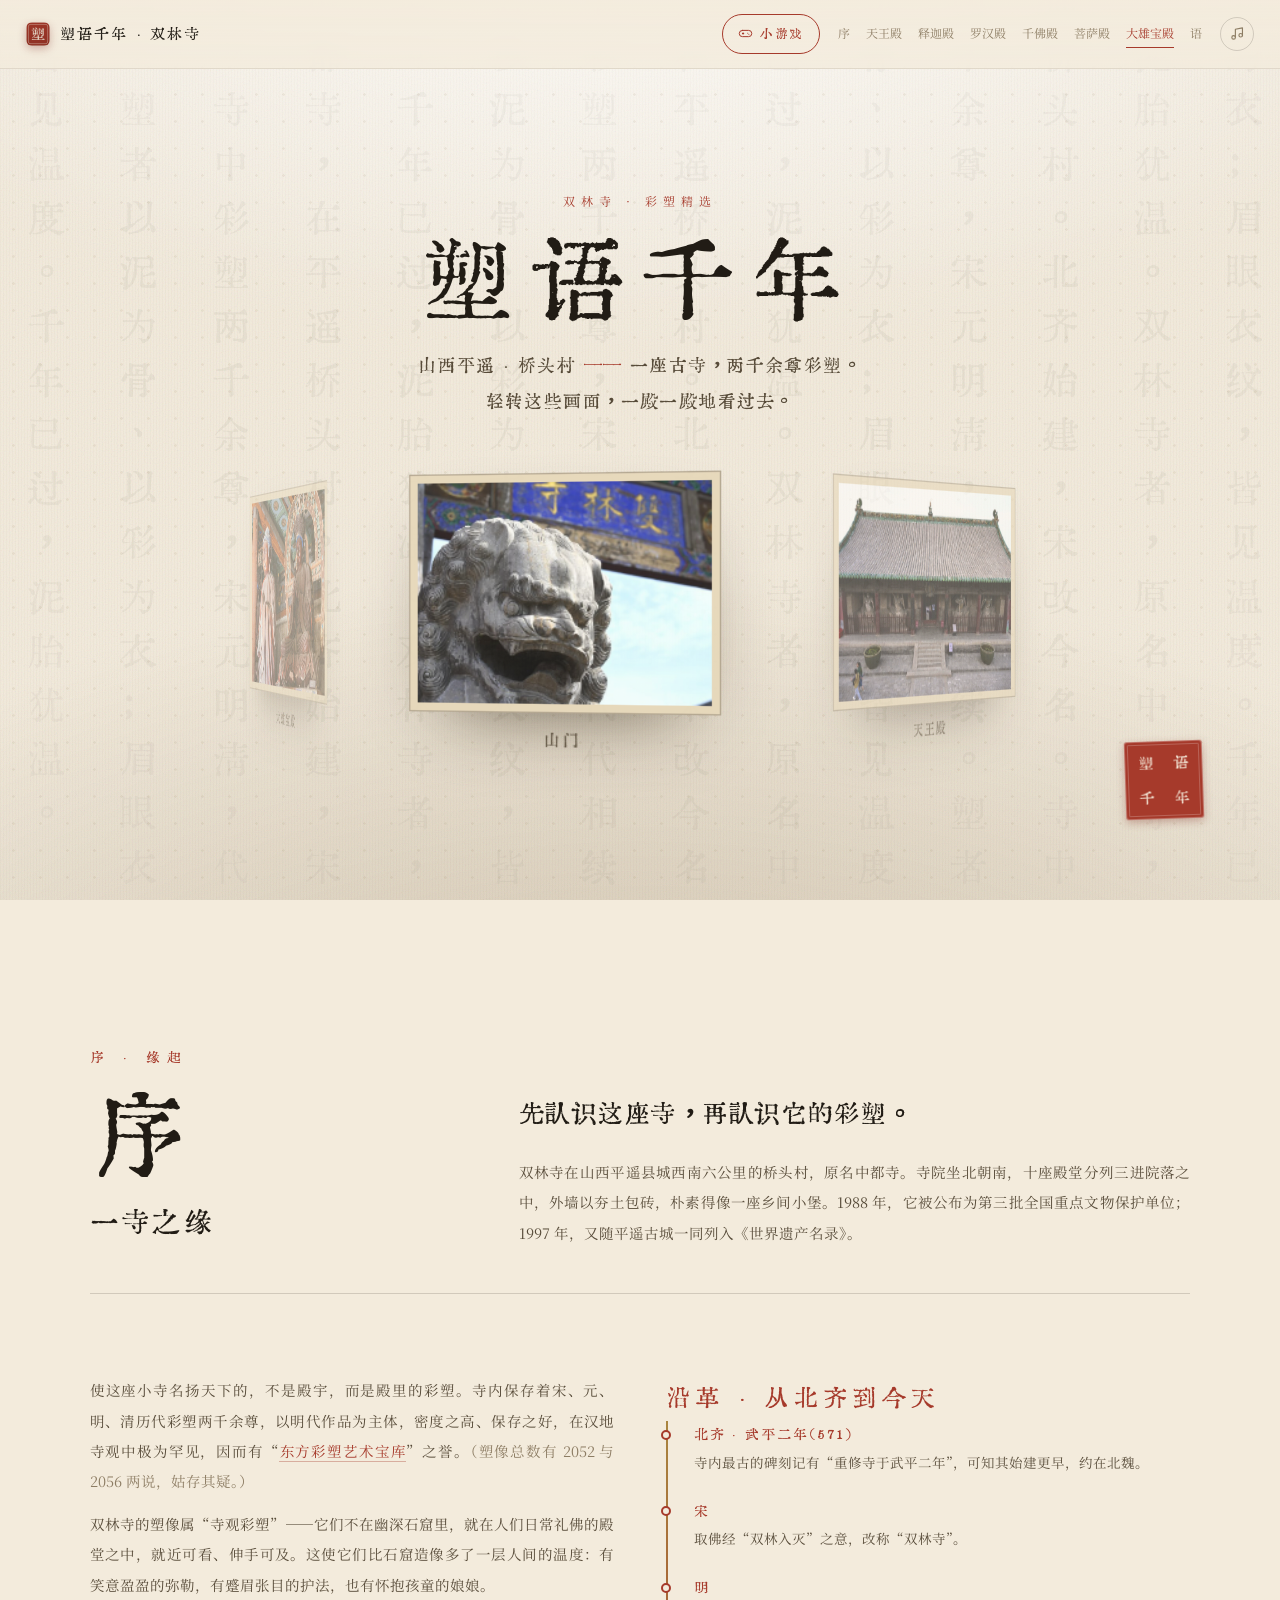
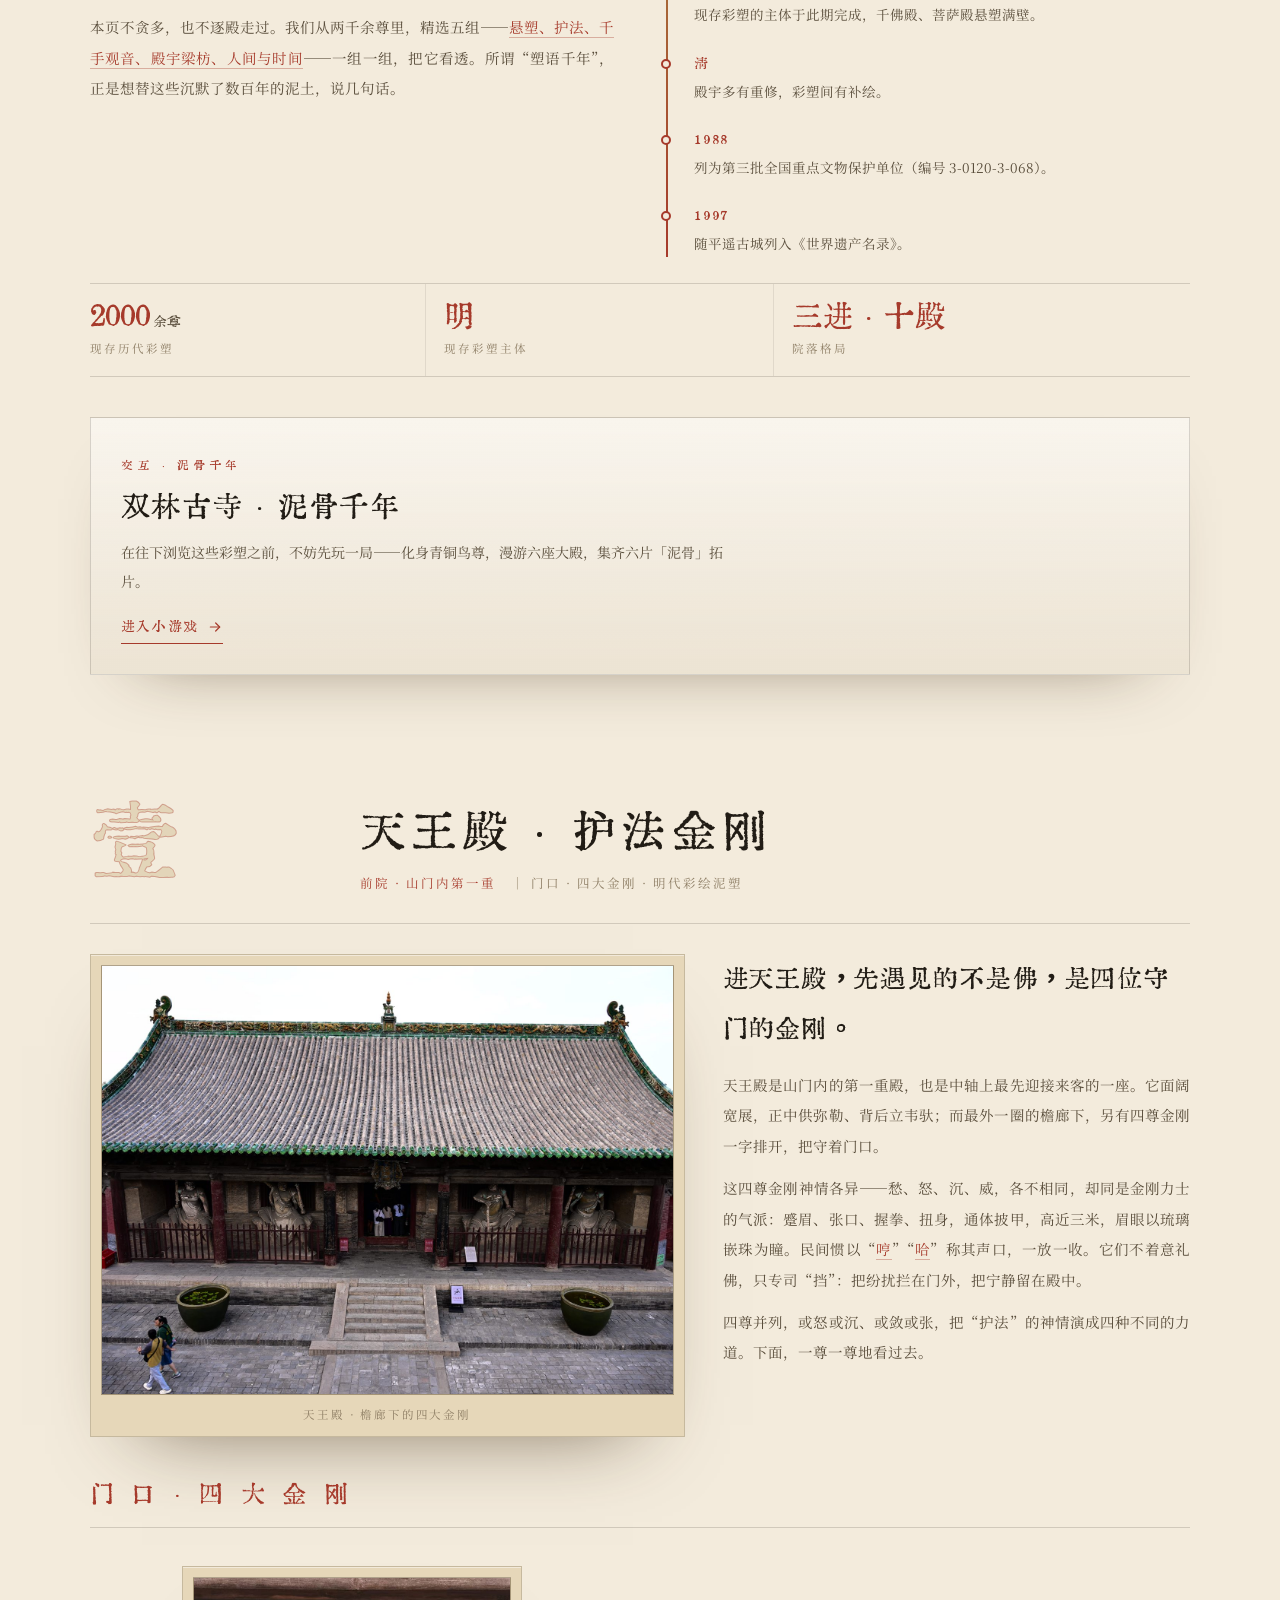
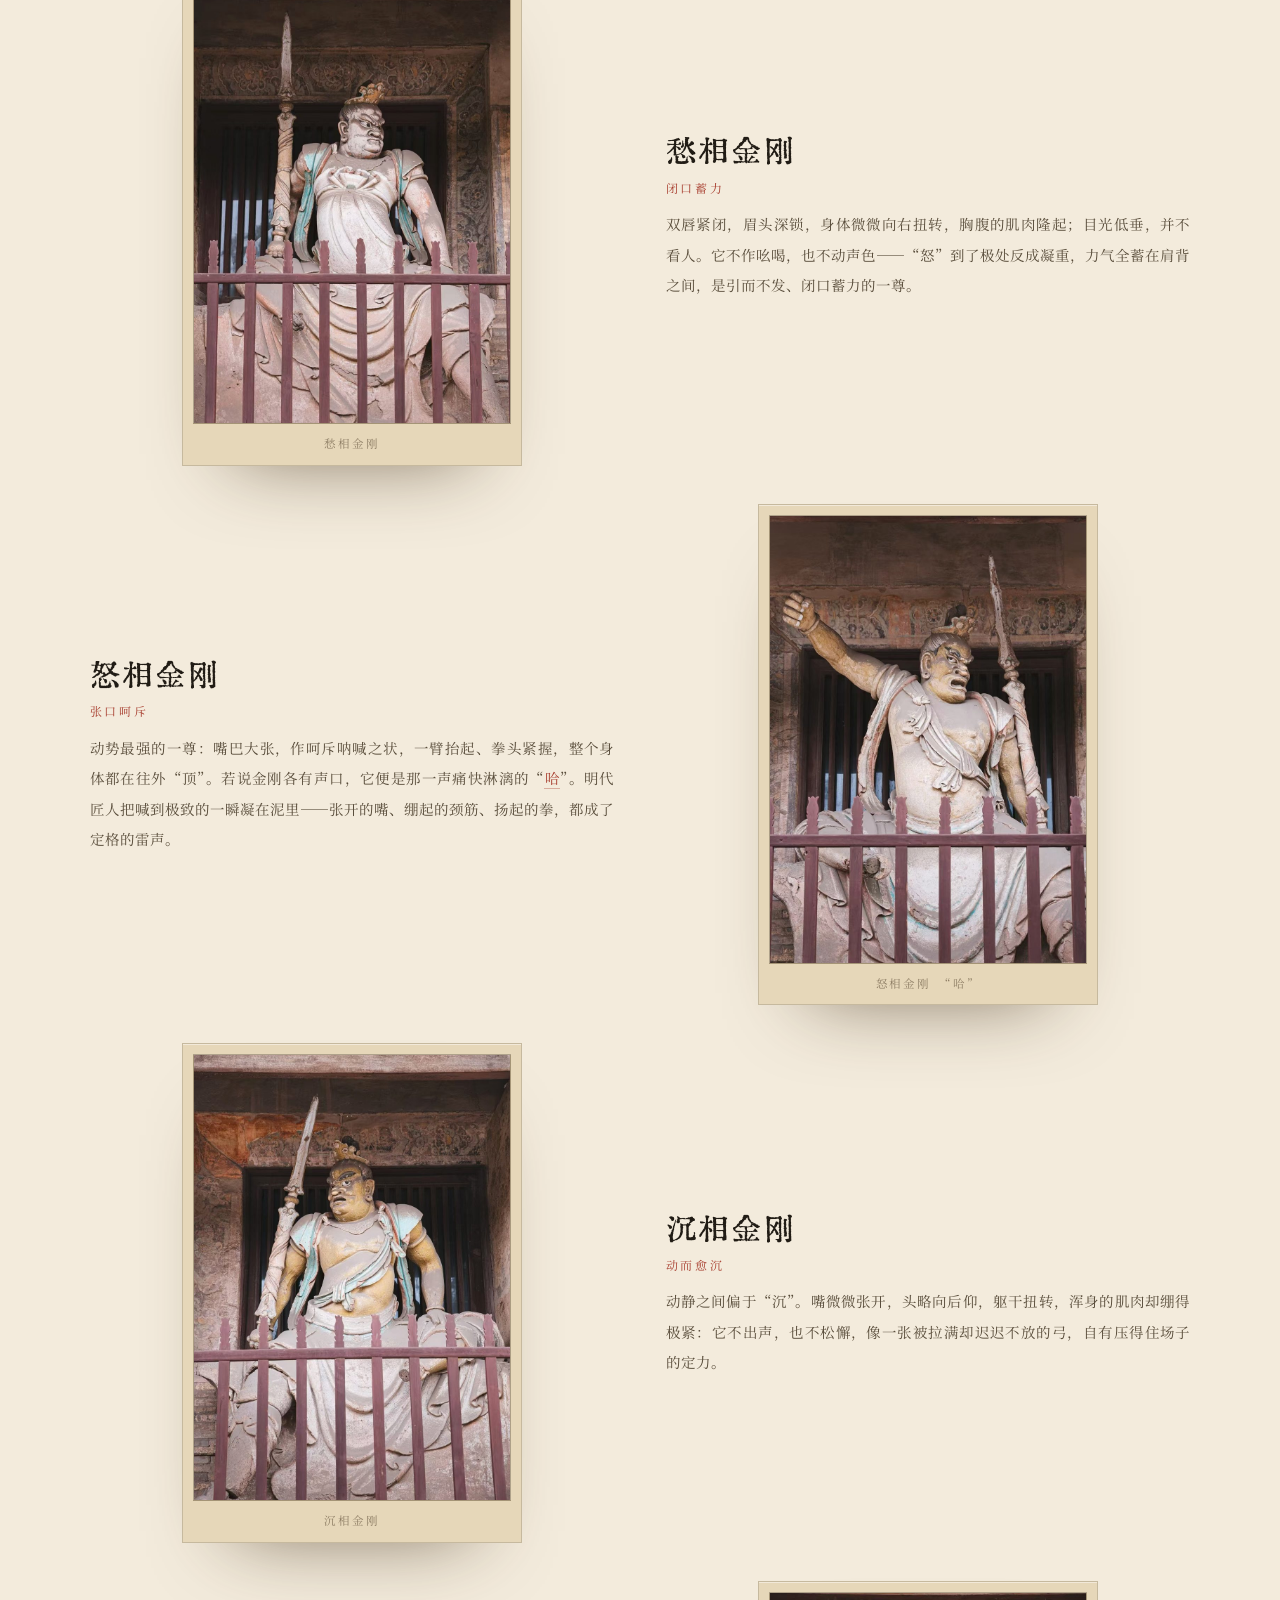
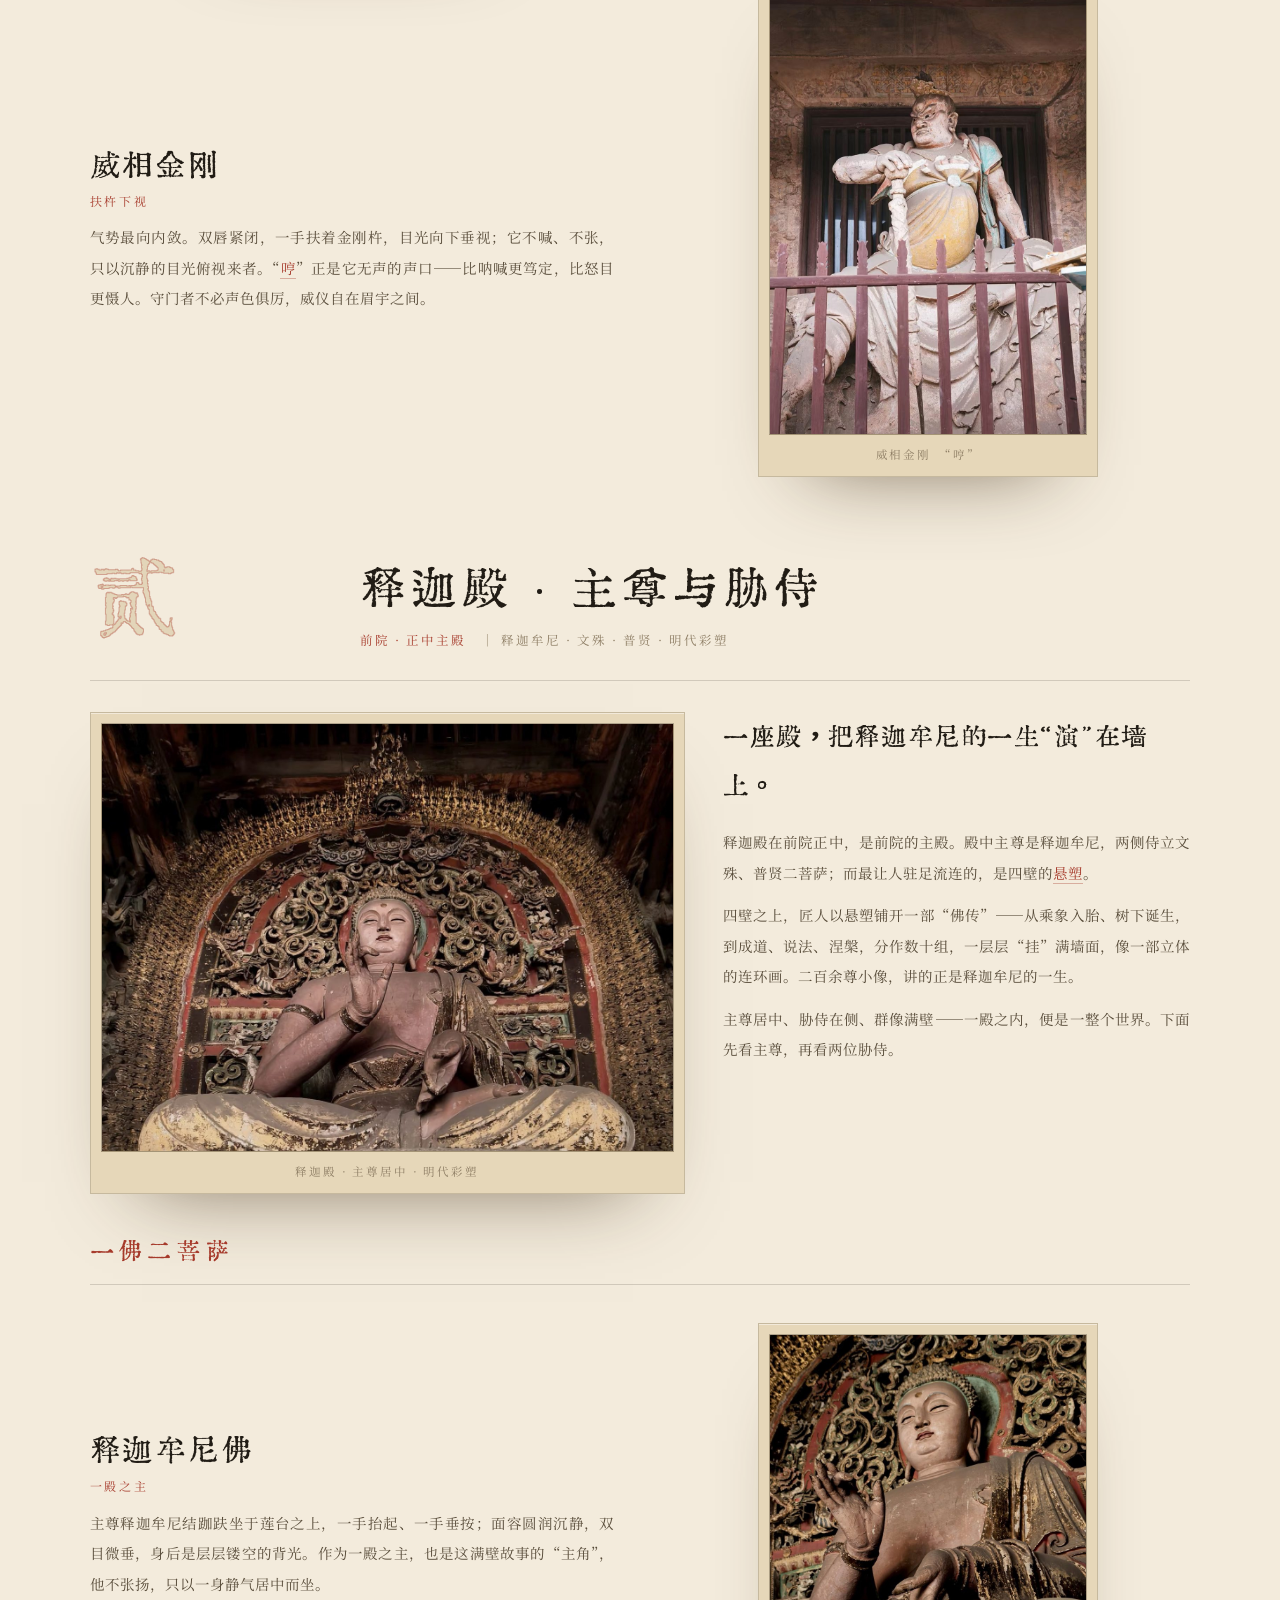
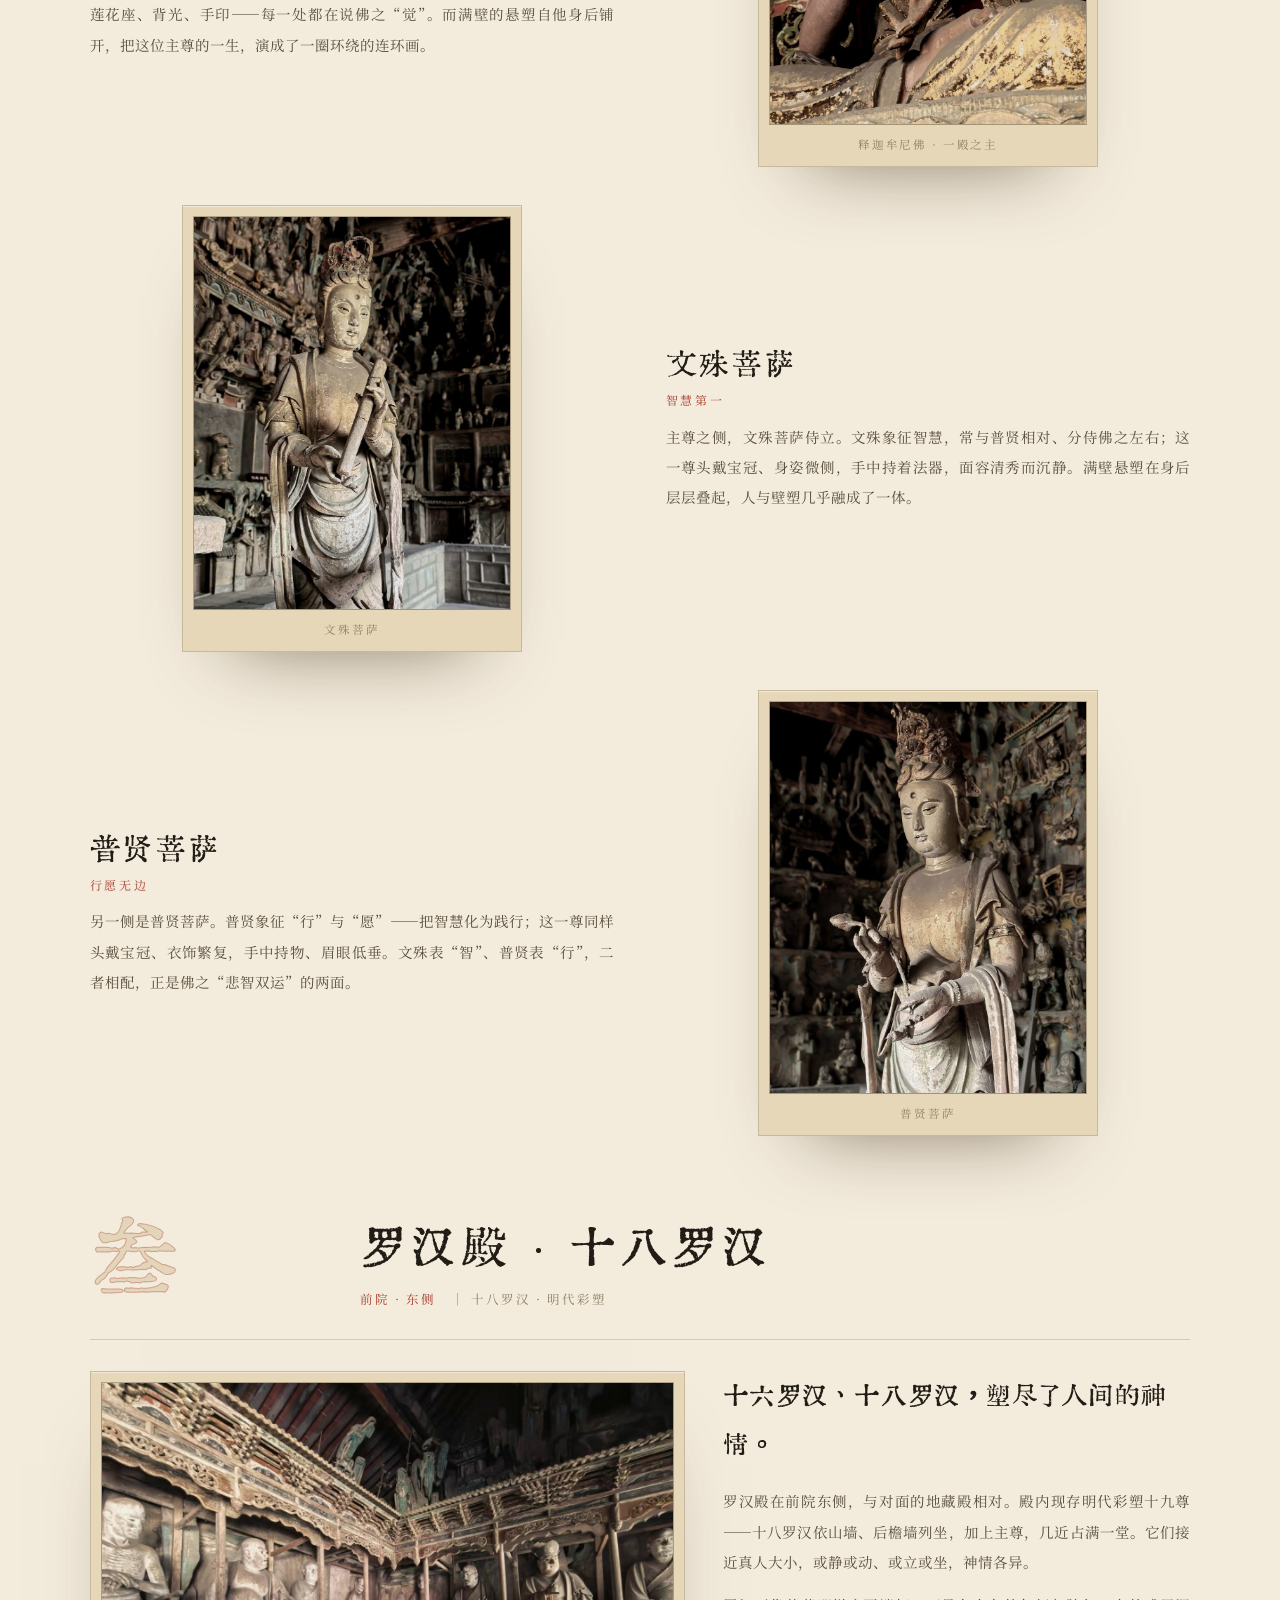
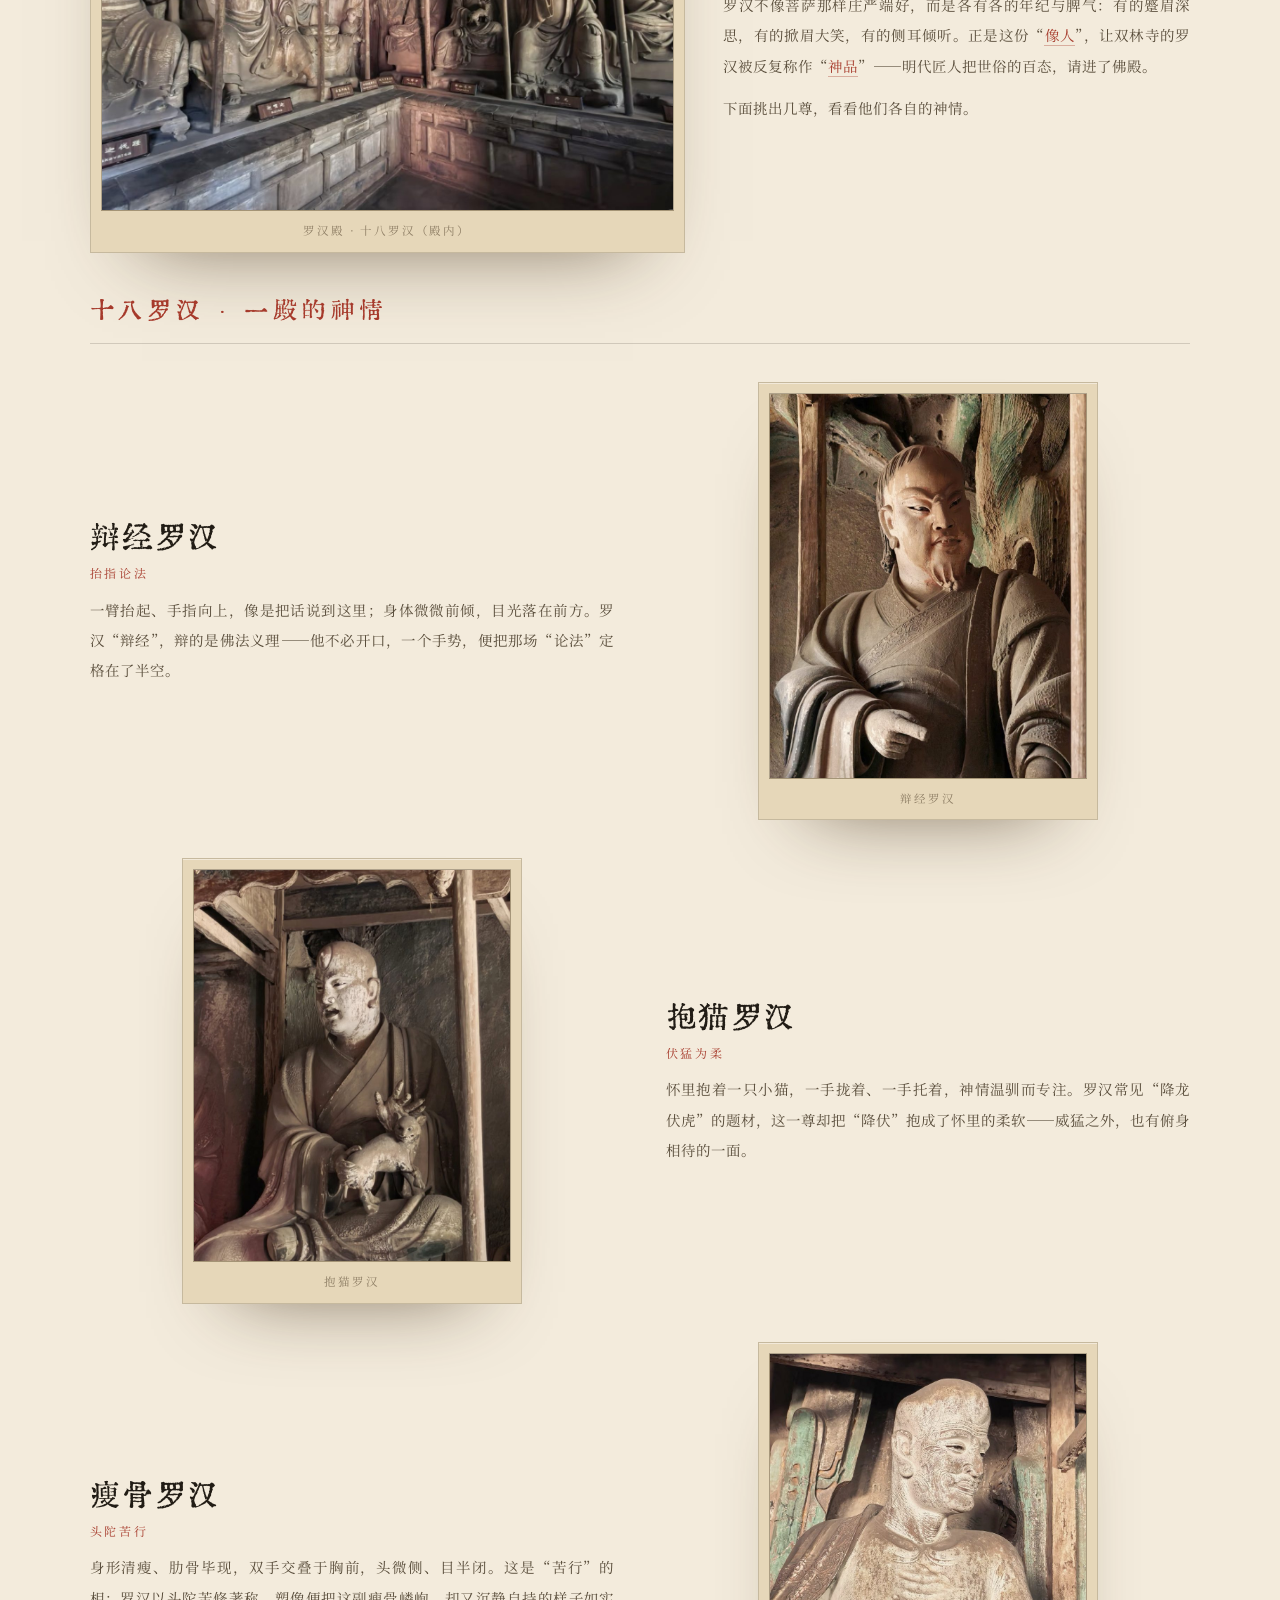
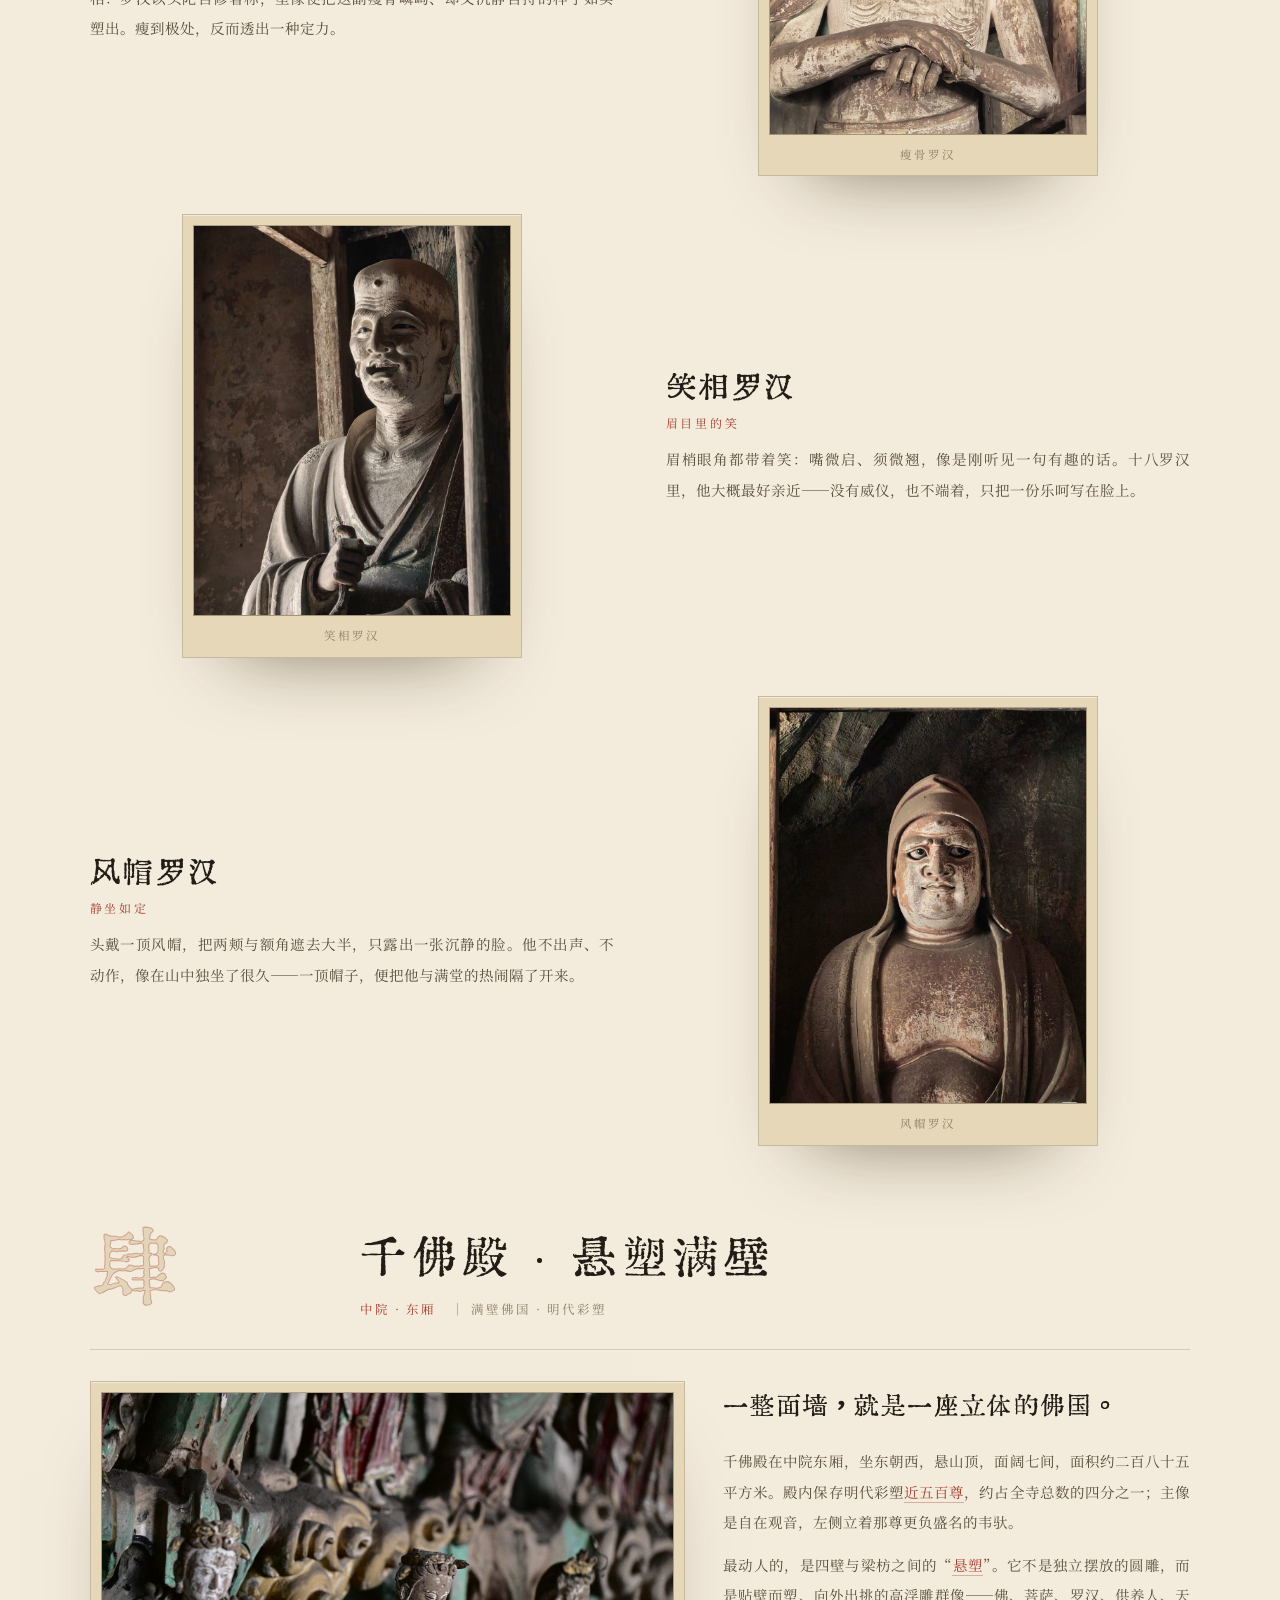
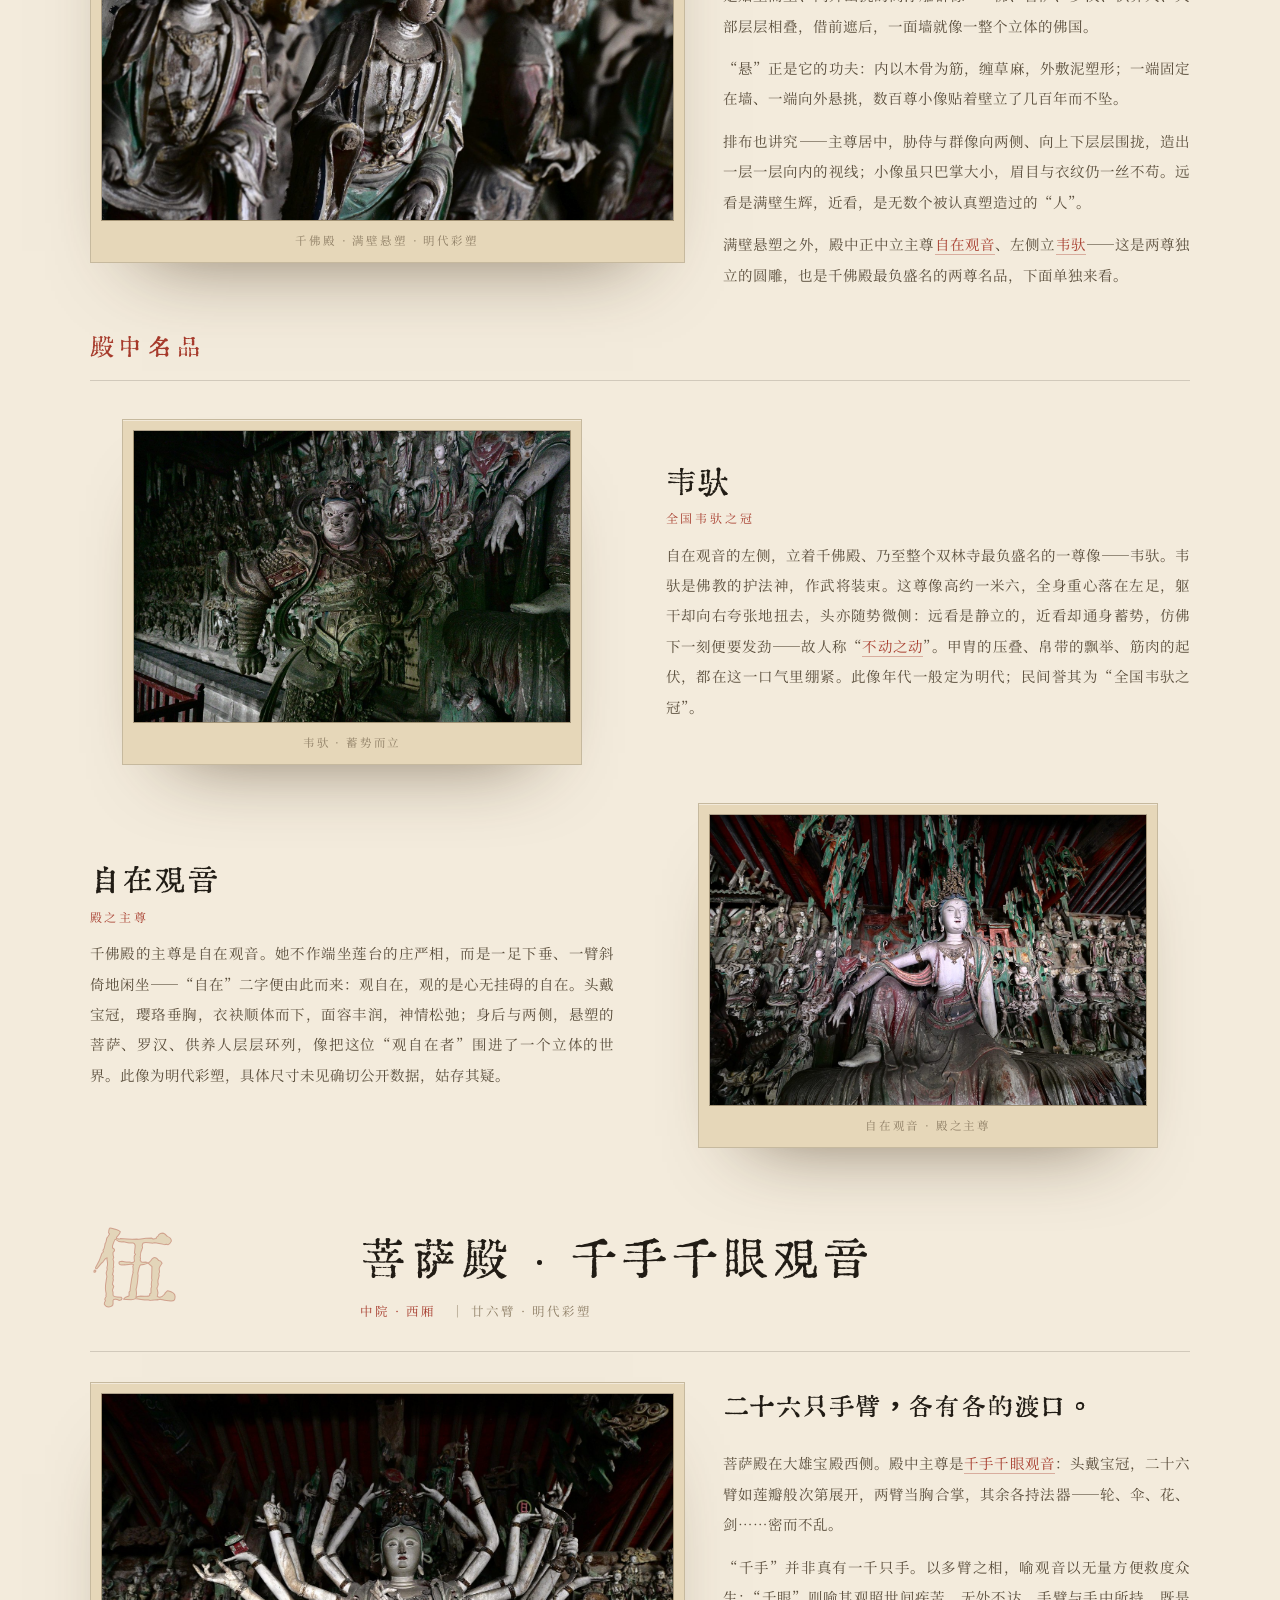
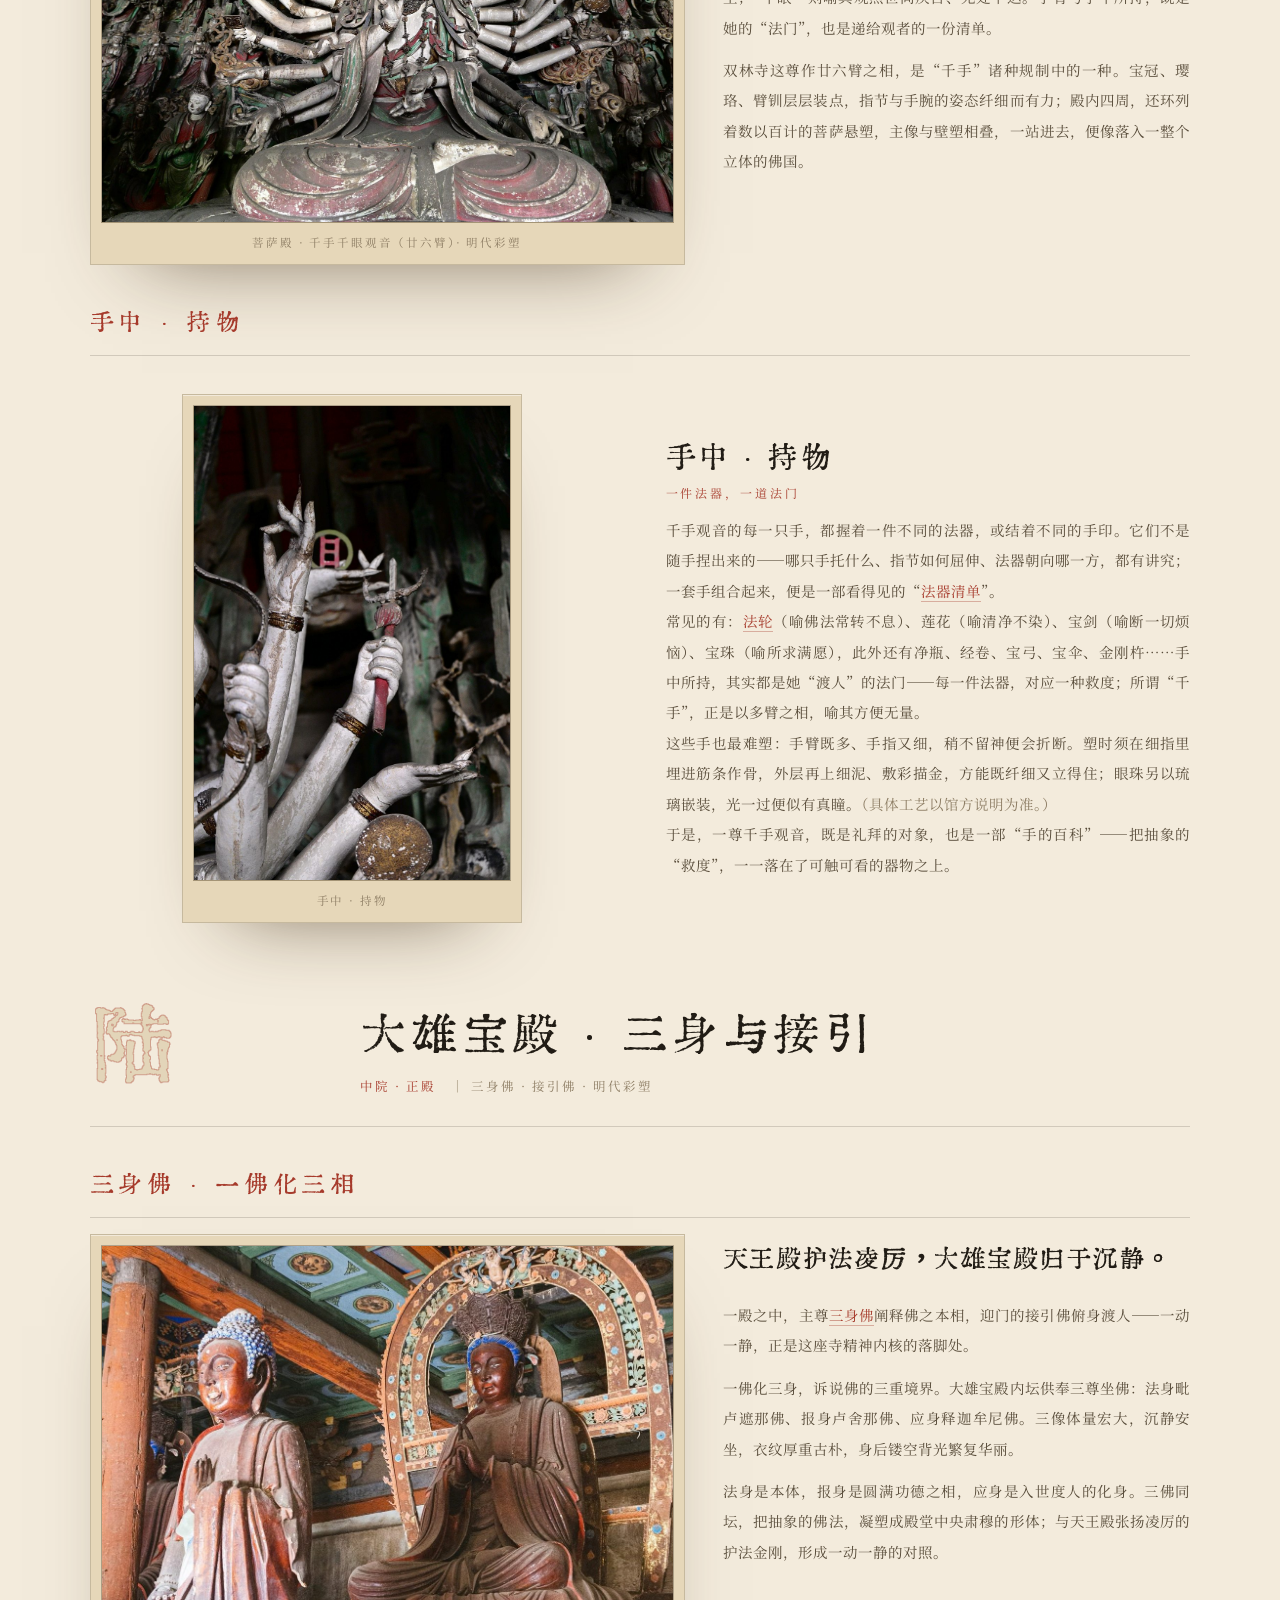
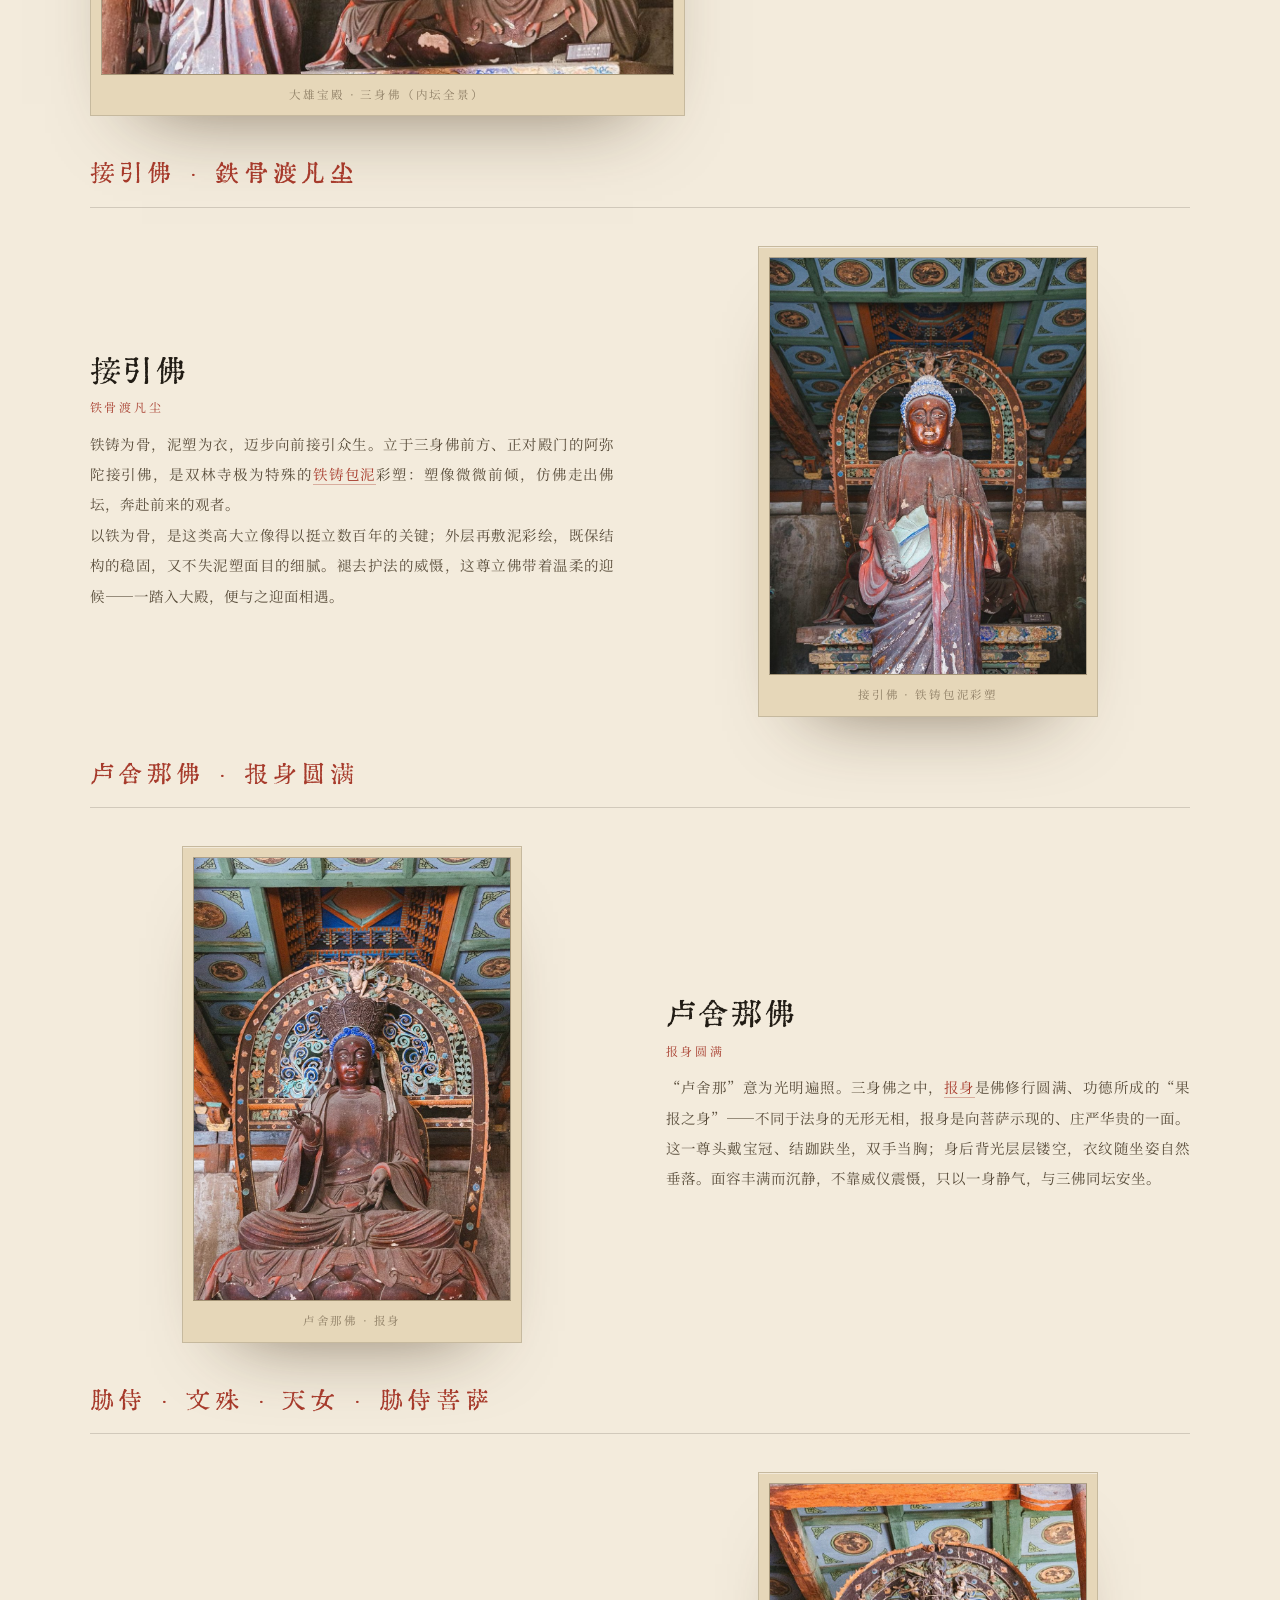
==== commit 44f4f2f5: "背景：新增流动竖排文字水印（双林寺简介）；游戏说明移除 WASD" ====
--- a/index.html
+++ b/index.html
@@ -49,6 +49,18 @@
   background-image:repeating-linear-gradient(90deg, rgba(120,95,55,.045) 0 1px, transparent 1px 3px)}
 main{position:relative;z-index:1}
 
+/* ============ 流动 · 竖排文字底纹（极淡的动态水印） ============ */
+.bg-verse{position:fixed;inset:0;z-index:0;overflow:hidden;pointer-events:none;user-select:none;opacity:.045;
+  -webkit-mask-image:radial-gradient(128% 108% at 50% 42%, #000 32%, transparent 88%);
+          mask-image:radial-gradient(128% 108% at 50% 42%, #000 32%, transparent 88%)}
+.bg-verse-track{position:absolute;top:-8vh;left:0;height:116vh;
+  writing-mode:vertical-rl;text-orientation:upright;
+  font-family:var(--ming);font-size:clamp(24px,3vw,52px);letter-spacing:.42em;line-height:2.4;
+  color:var(--ink);white-space:normal;
+  animation:bgVerse 170s linear infinite;will-change:transform}
+@keyframes bgVerse{from{transform:translateX(0)}to{transform:translateX(-50%)}}
+@media (prefers-reduced-motion:reduce){.bg-verse-track{animation:none}}
+
 /* ============ 图片 hover · 轻微放大 ============ */
 .ph img{transition:transform .55s var(--ease)}
 .ph:hover img{transform:scale(1.045)}
@@ -117,9 +129,8 @@
 .hero{position:relative;min-height:100vh;display:flex;flex-direction:column;align-items:center;justify-content:center;
   gap:clamp(16px,3.2vh,42px);overflow:hidden;padding:12vh 6vw 9vh;text-align:center;
   background:
-    radial-gradient(130% 85% at 50% -12%, rgba(255,255,255,.62), transparent 56%),
-    radial-gradient(150% 120% at 50% 132%, rgba(120,95,55,.2), transparent 56%),
-    linear-gradient(180deg,var(--paper-2),var(--paper-3))}
+    radial-gradient(130% 85% at 50% -12%, rgba(255,255,255,.55), transparent 56%),
+    radial-gradient(150% 120% at 50% 132%, rgba(120,95,55,.16), transparent 56%)}
 .hero::before{content:"";position:absolute;inset:0;opacity:.5;pointer-events:none;
   background-image:radial-gradient(rgba(120,95,55,.16) 1px, transparent 1.5px);background-size:27px 27px}
 .hero-inner{position:relative;z-index:2;color:var(--ink);max-width:820px}
@@ -276,9 +287,8 @@
 /* ============ 尾声（纯 CSS 设计，不用图片背景） ============ */
 .finale{position:relative;min-height:100vh;display:grid;place-items:center;overflow:hidden;padding:16vh 7vw;text-align:center;
   background:
-    radial-gradient(130% 90% at 50% -12%, rgba(255,255,255,.62), transparent 56%),
-    radial-gradient(150% 120% at 50% 132%, rgba(120,95,55,.22), transparent 56%),
-    linear-gradient(180deg,var(--paper-2),var(--paper-3))}
+    radial-gradient(130% 90% at 50% -12%, rgba(255,255,255,.5), transparent 56%),
+    radial-gradient(150% 120% at 50% 132%, rgba(120,95,55,.16), transparent 56%)}
 .finale::before{content:"";position:absolute;inset:0;opacity:.55;pointer-events:none;
   background-image:radial-gradient(rgba(120,95,55,.16) 1px, transparent 1.5px);background-size:27px 27px}
 .finale::after{content:"";position:absolute;inset:clamp(16px,3.6vw,52px);border:1px solid rgba(33,28,21,.22);pointer-events:none}
@@ -312,7 +322,7 @@
 .btn.ghost:hover{background:var(--ink);color:#F3EBDC;border-color:var(--ink)}
 
 /* ============ 游戏 ============ */
-.game{display:grid;place-items:center;text-align:center;background:linear-gradient(180deg,var(--paper-3),var(--paper-2));padding:16vh 8vw;min-height:100vh}
+.game{display:grid;place-items:center;text-align:center;background:linear-gradient(180deg,rgba(227,213,185,.55),rgba(235,223,201,.42));padding:16vh 8vw;min-height:100vh}
 .game-inner{max-width:620px}
 .game-tag{display:inline-block;margin-bottom:22px;font-size:11px;letter-spacing:.4em;color:var(--zhu);border:1px solid rgba(166,58,43,.4);padding:5px 14px;border-radius:2px}
 .game-pixel{font-family:var(--ming);font-size:clamp(40px,7vw,80px);letter-spacing:.1em;color:var(--ink);text-shadow:4px 4px 0 rgba(166,58,43,.18)}
@@ -384,6 +394,7 @@
 .nav{display:none}
 </style></noscript>
 <div class="bg"></div><div class="weave"></div>
+<div class="bg-verse" aria-hidden="true"><div class="bg-verse-track">双林寺者，原名中都寺，在平遥桥头村。北齐始建，宋改今名。寺中彩塑两千余尊，宋元明清，代代相续。塑者以泥为骨、以彩为衣；眉眼衣纹，皆见温度。千年已过，泥胎犹温。双林寺者，原名中都寺，在平遥桥头村。北齐始建，宋改今名。寺中彩塑两千余尊，宋元明清，代代相续。塑者以泥为骨、以彩为衣；眉眼衣纹，皆见温度。千年已过，泥胎犹温。双林寺者，原名中都寺，在平遥桥头村。北齐始建，宋改今名。寺中彩塑两千余尊，宋元明清，代代相续。塑者以泥为骨、以彩为衣；眉眼衣纹，皆见温度。千年已过，泥胎犹温。双林寺者，原名中都寺，在平遥桥头村。北齐始建，宋改今名。寺中彩塑两千余尊，宋元明清，代代相续。塑者以泥为骨、以彩为衣；眉眼衣纹，皆见温度。千年已过，泥胎犹温。双林寺者，原名中都寺，在平遥桥头村。北齐始建，宋改今名。寺中彩塑两千余尊，宋元明清，代代相续。塑者以泥为骨、以彩为衣；眉眼衣纹，皆见温度。千年已过，泥胎犹温。双林寺者，原名中都寺，在平遥桥头村。北齐始建，宋改今名。寺中彩塑两千余尊，宋元明清，代代相续。塑者以泥为骨、以彩为衣；眉眼衣纹，皆见温度。千年已过，泥胎犹温。双林寺者，原名中都寺，在平遥桥头村。北齐始建，宋改今名。寺中彩塑两千余尊，宋元明清，代代相续。塑者以泥为骨、以彩为衣；眉眼衣纹，皆见温度。千年已过，泥胎犹温。双林寺者，原名中都寺，在平遥桥头村。北齐始建，宋改今名。寺中彩塑两千余尊，宋元明清，代代相续。塑者以泥为骨、以彩为衣；眉眼衣纹，皆见温度。千年已过，泥胎犹温。双林寺者，原名中都寺，在平遥桥头村。北齐始建，宋改今名。寺中彩塑两千余尊，宋元明清，代代相续。塑者以泥为骨、以彩为衣；眉眼衣纹，皆见温度。千年已过，泥胎犹温。双林寺者，原名中都寺，在平遥桥头村。北齐始建，宋改今名。寺中彩塑两千余尊，宋元明清，代代相续。塑者以泥为骨、以彩为衣；眉眼衣纹，皆见温度。千年已过，泥胎犹温。</div></div>
 
 <div id="curtain" aria-hidden="true">
   <div class="curtain-inner"><p>轻触屏幕，推开山门</p></div>
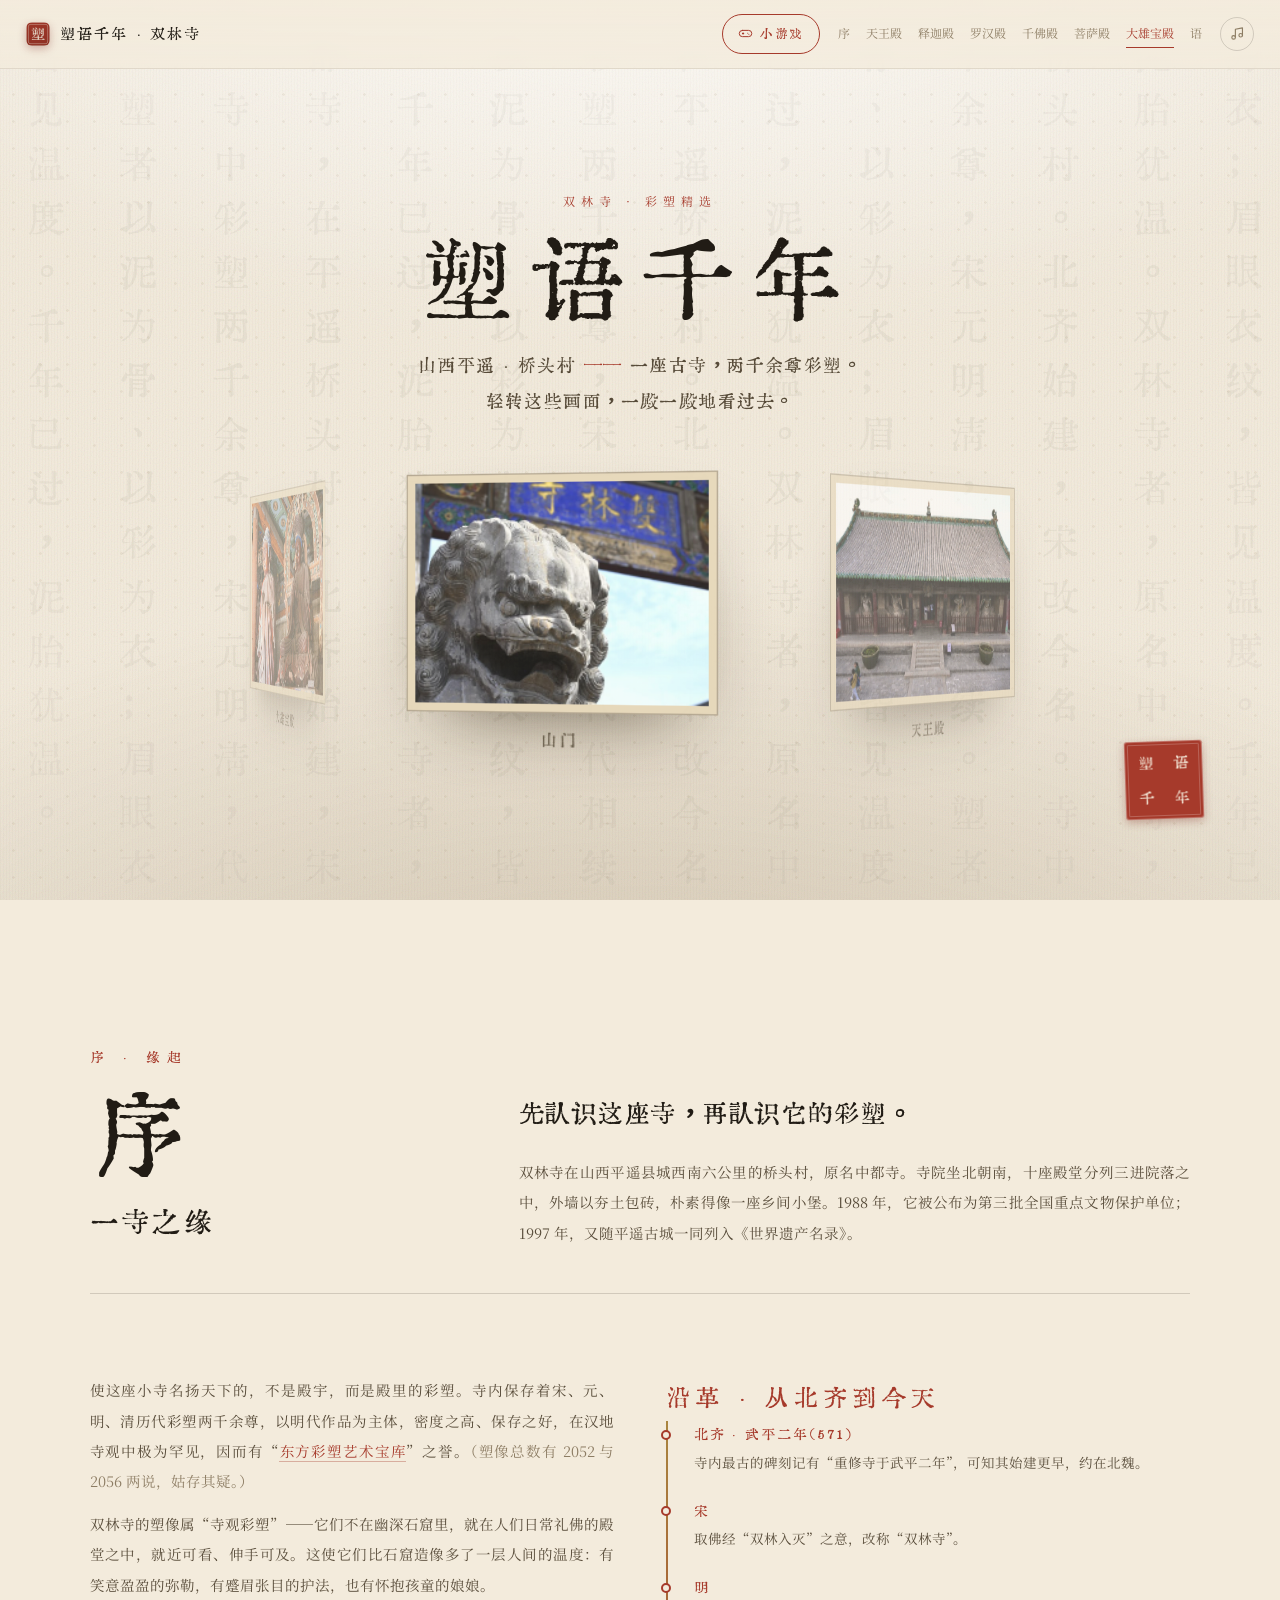
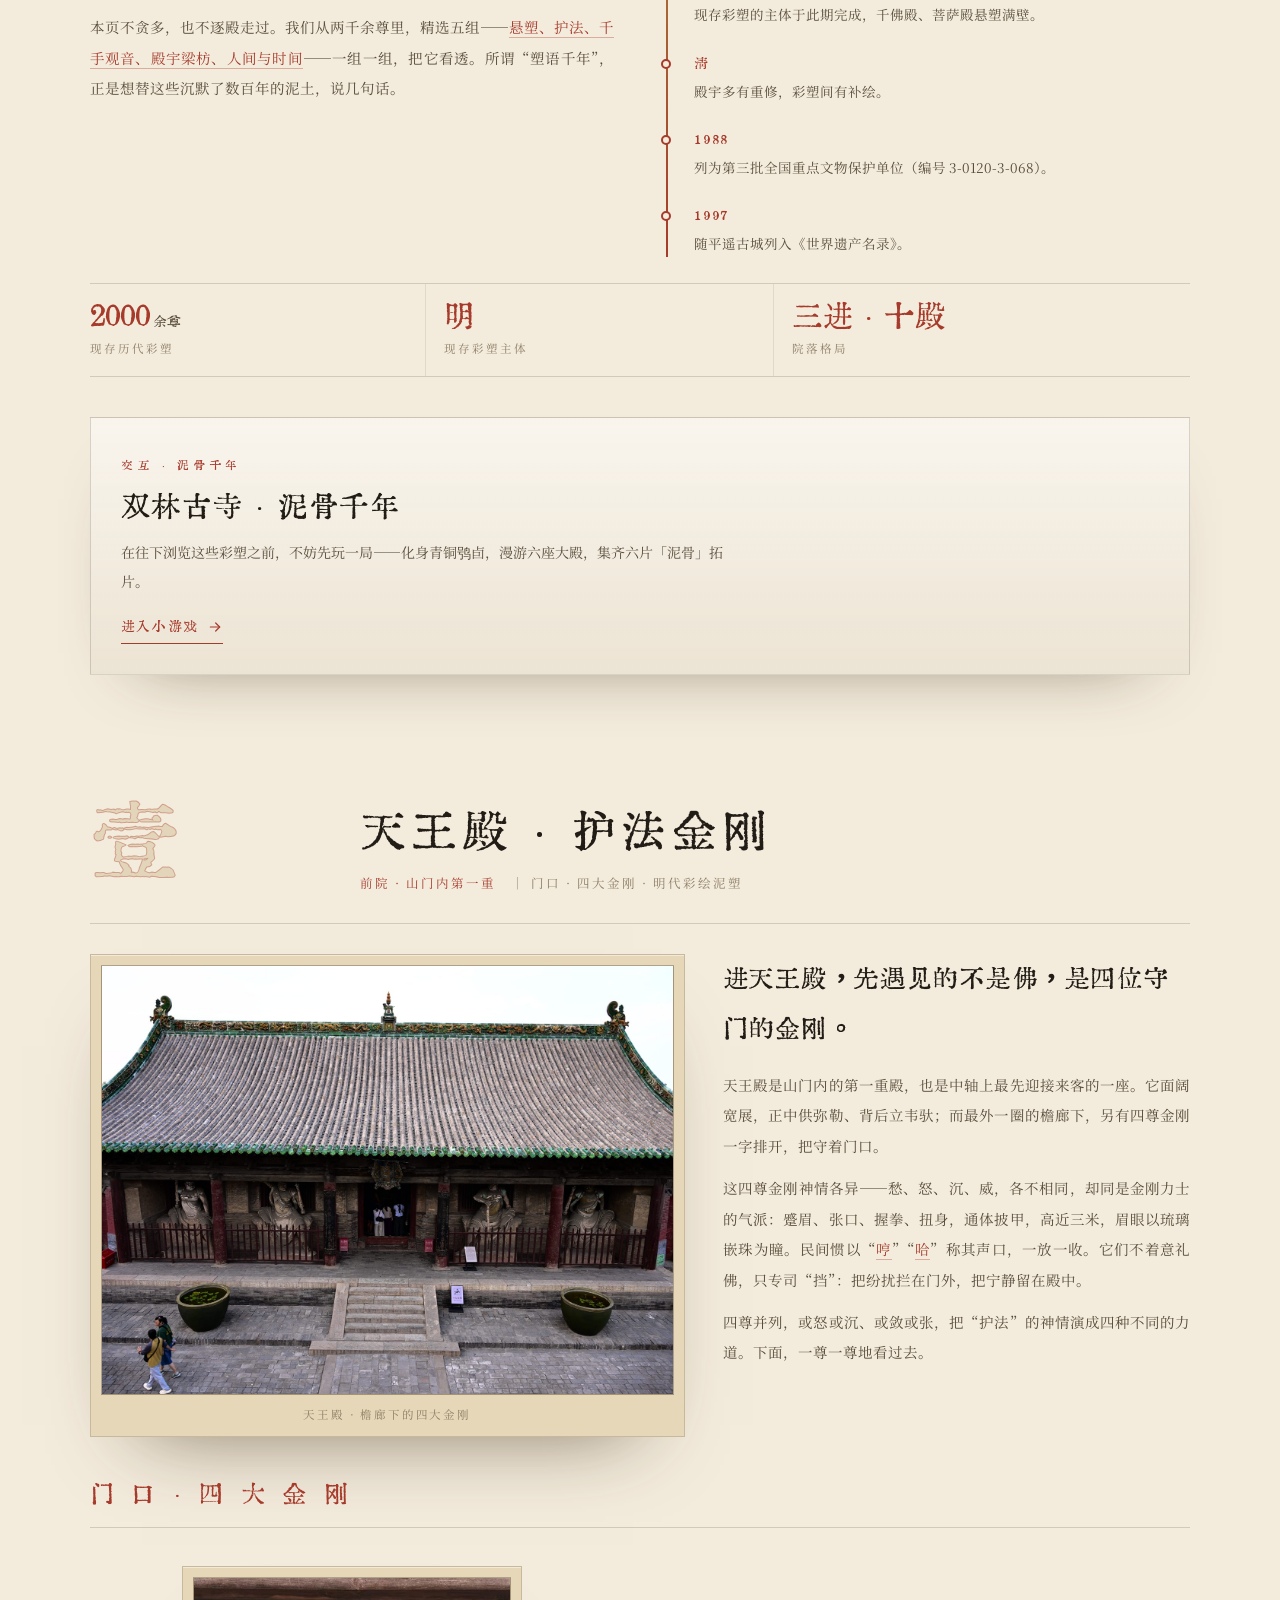
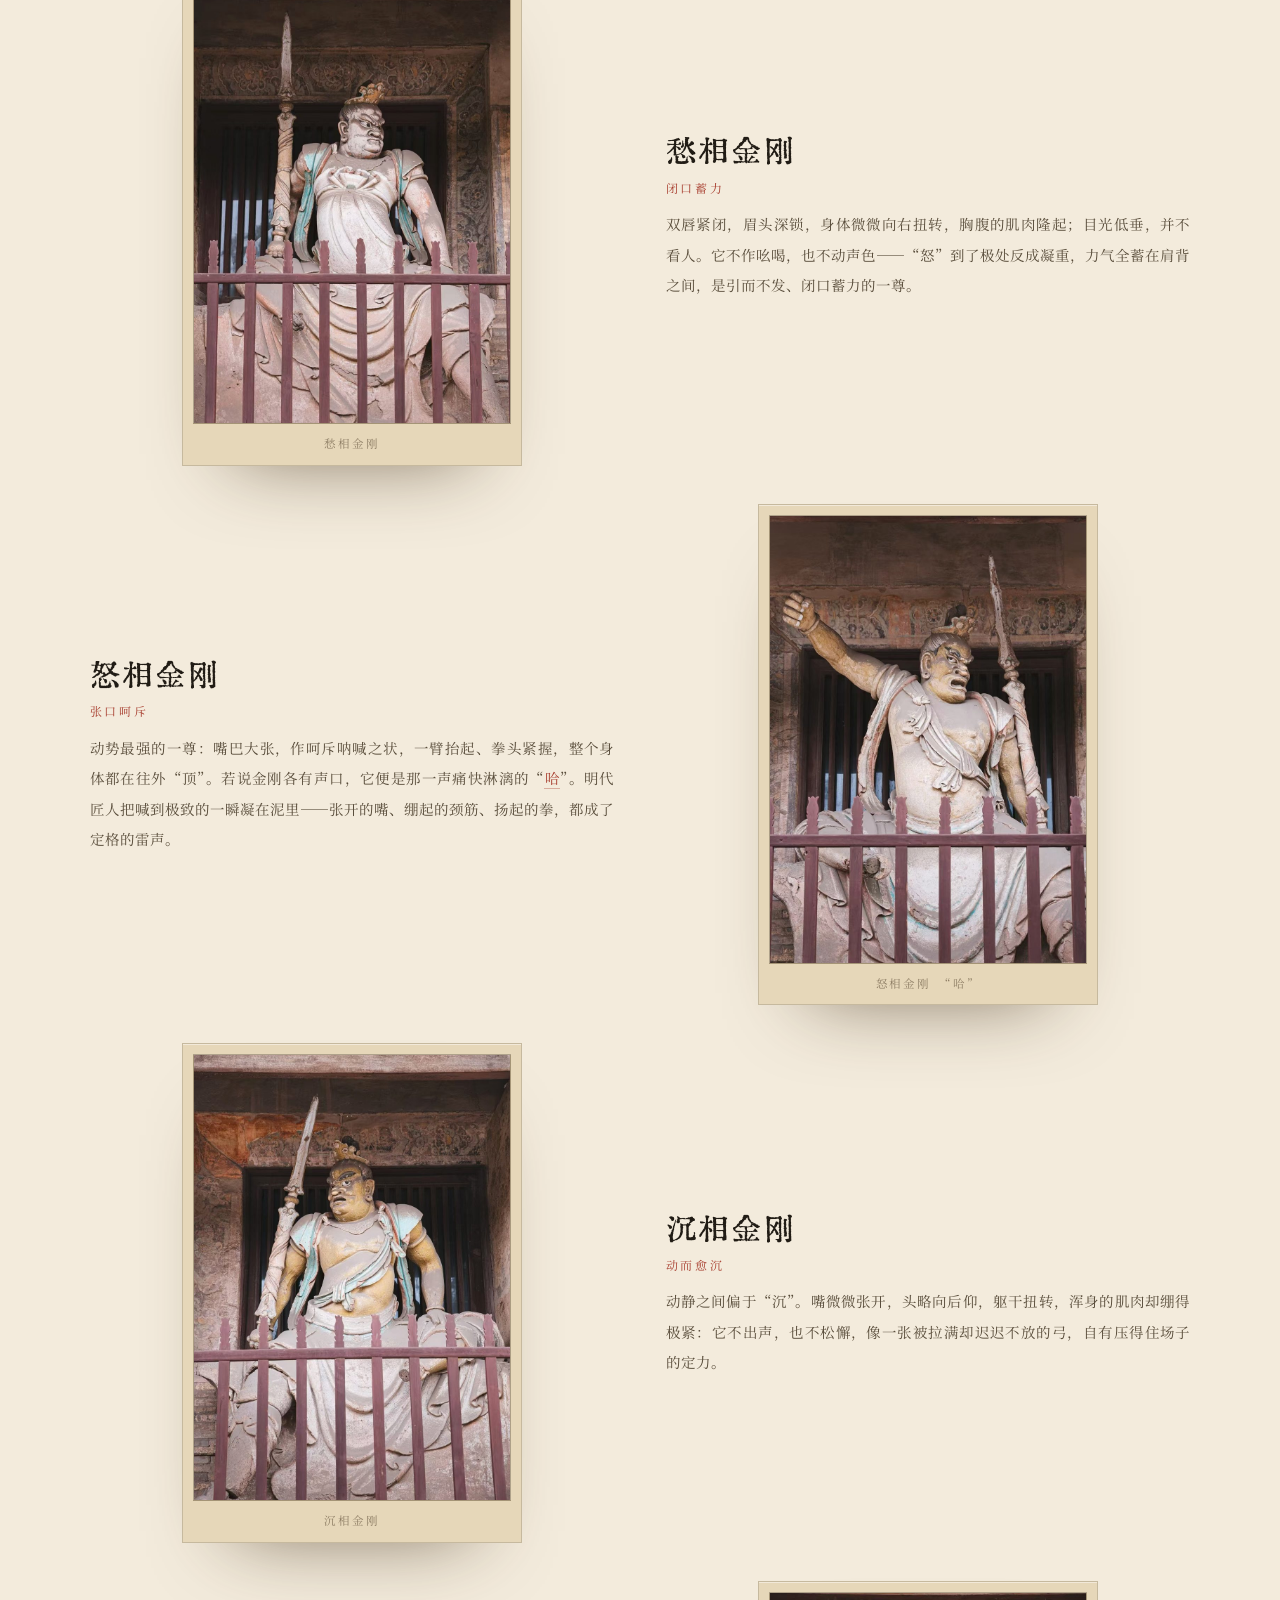
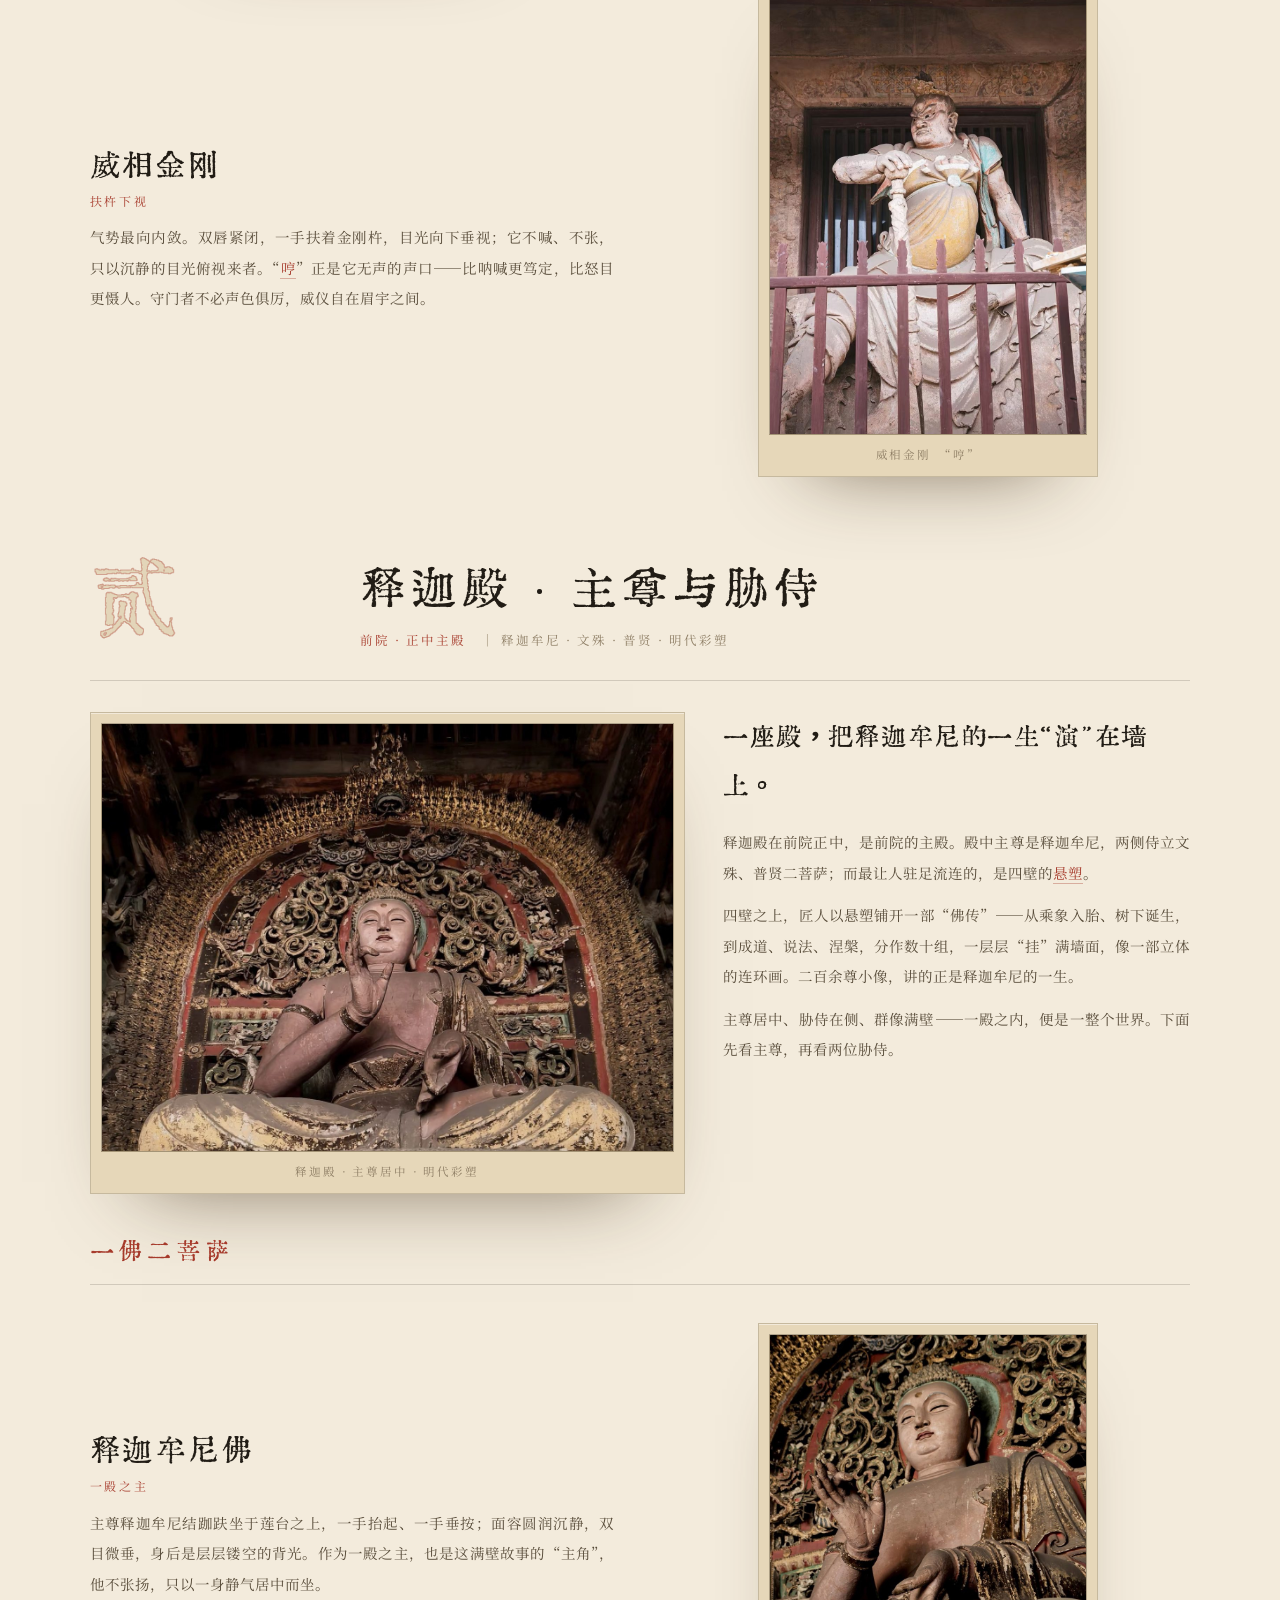
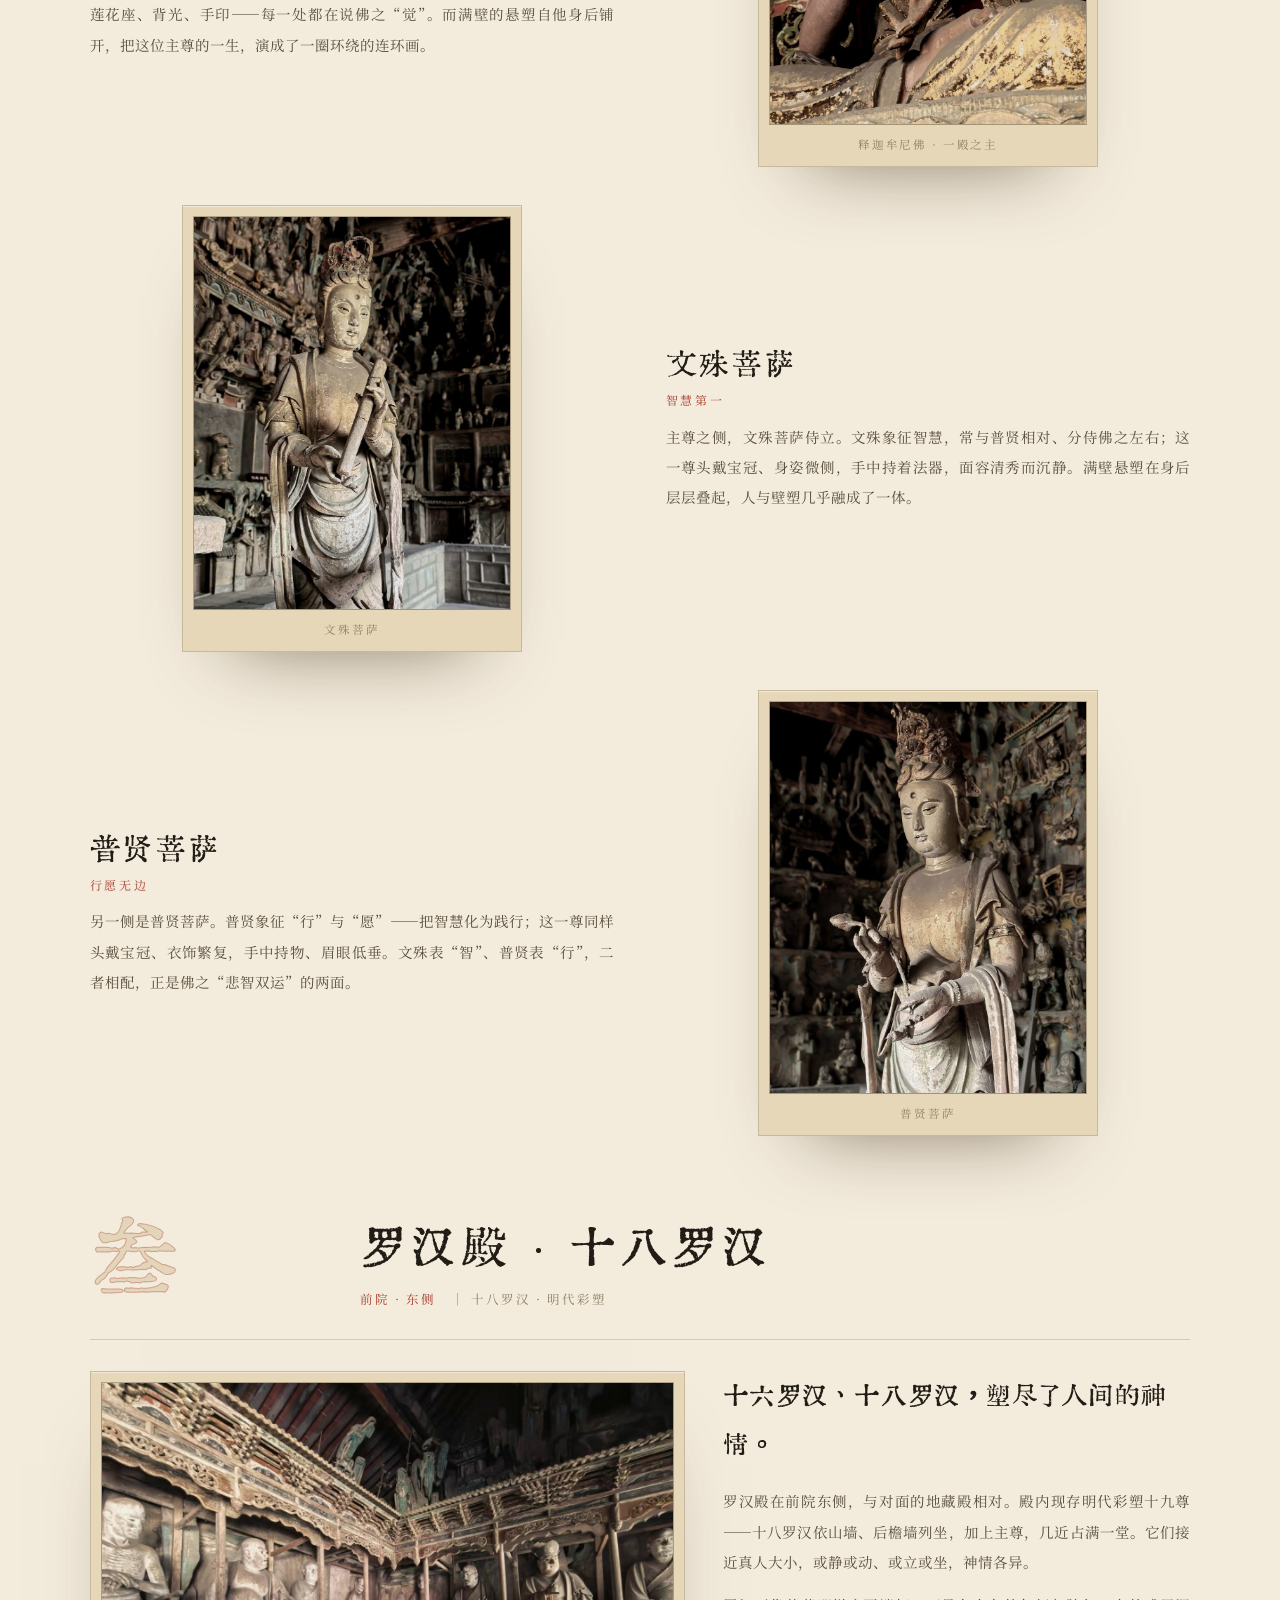
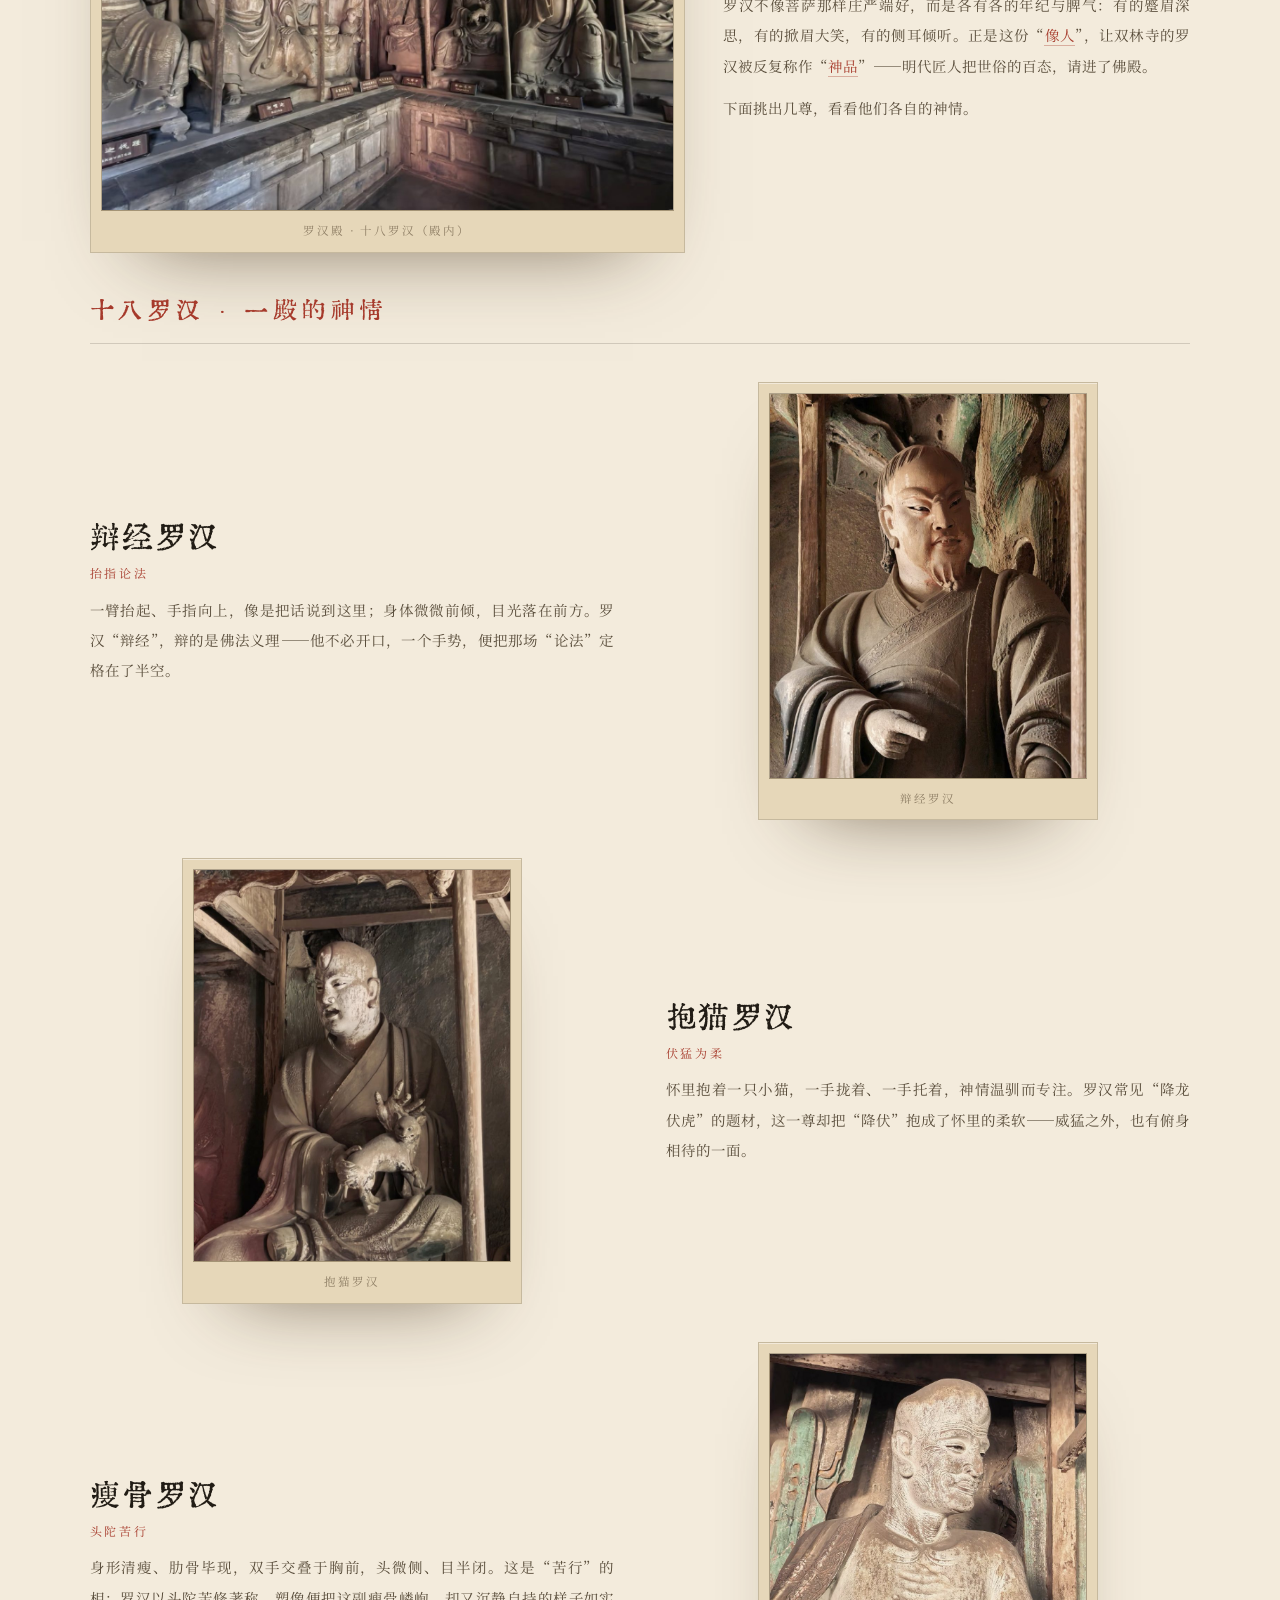
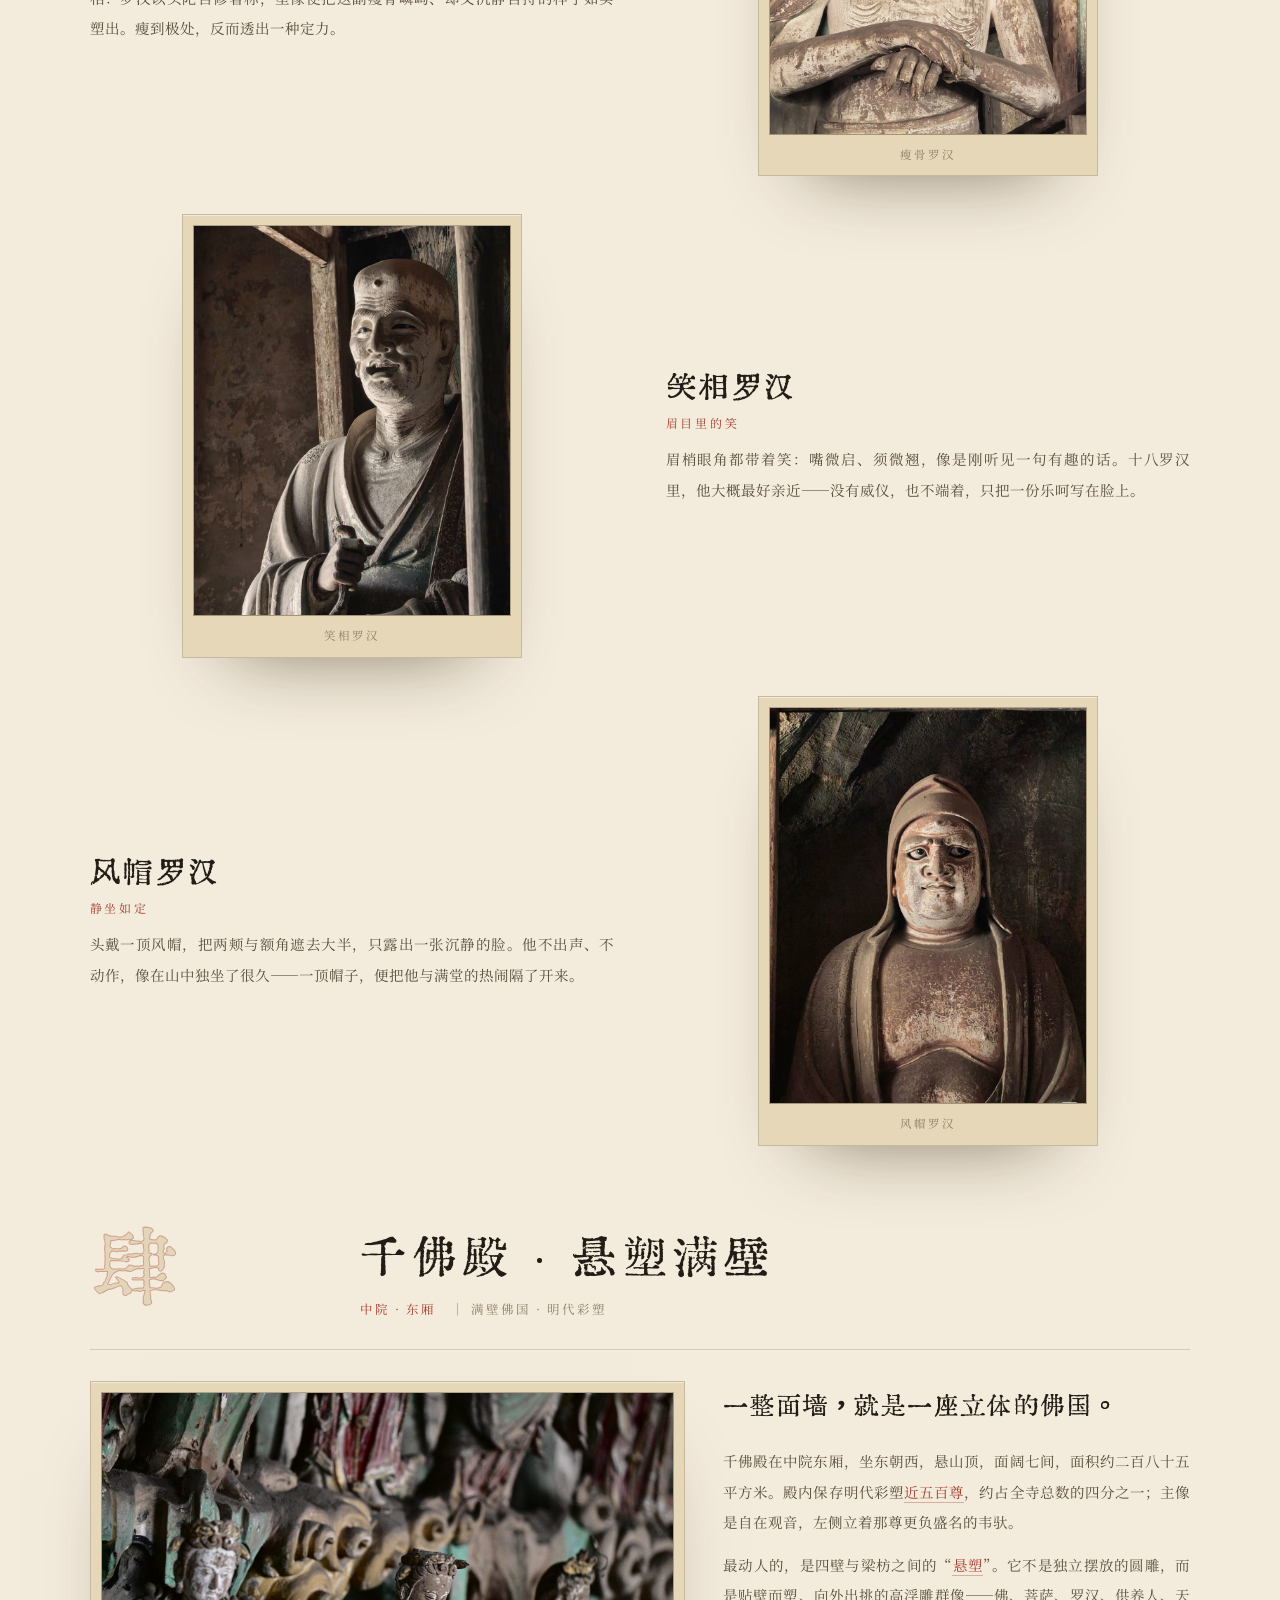
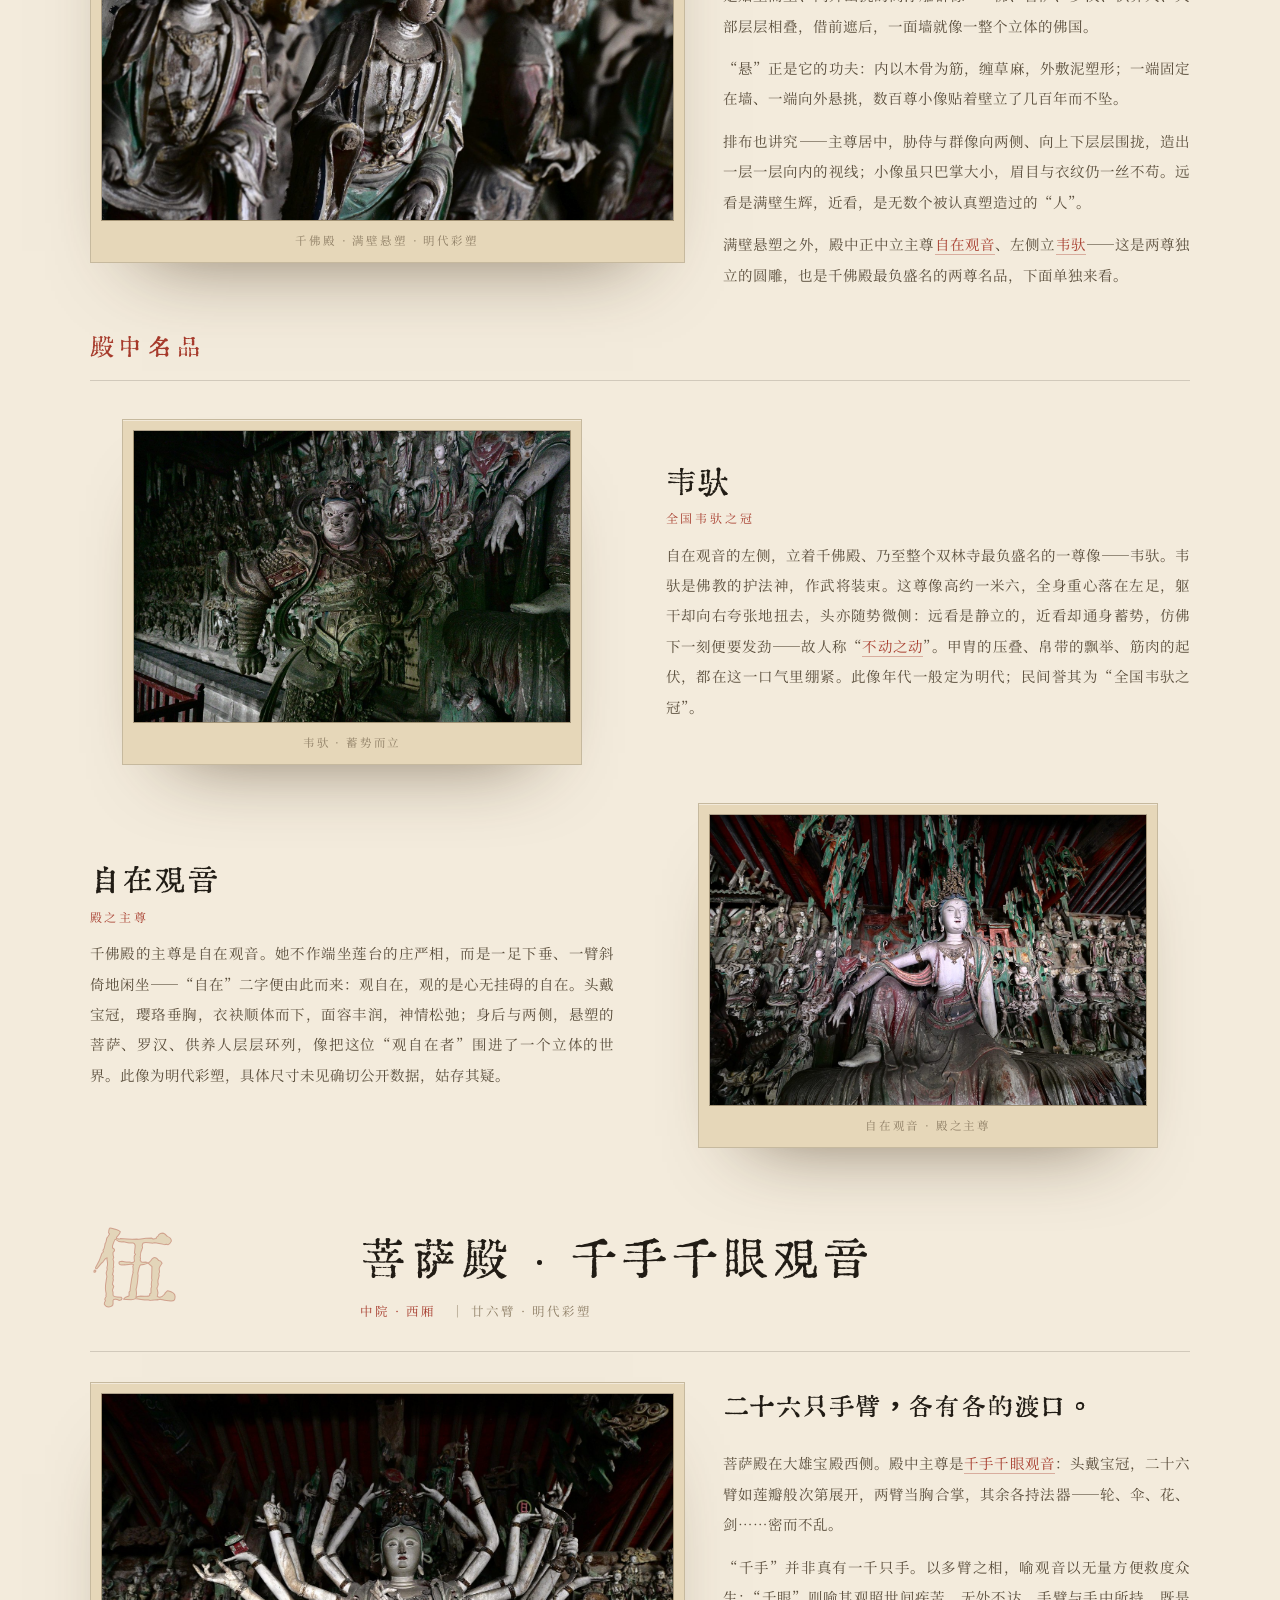
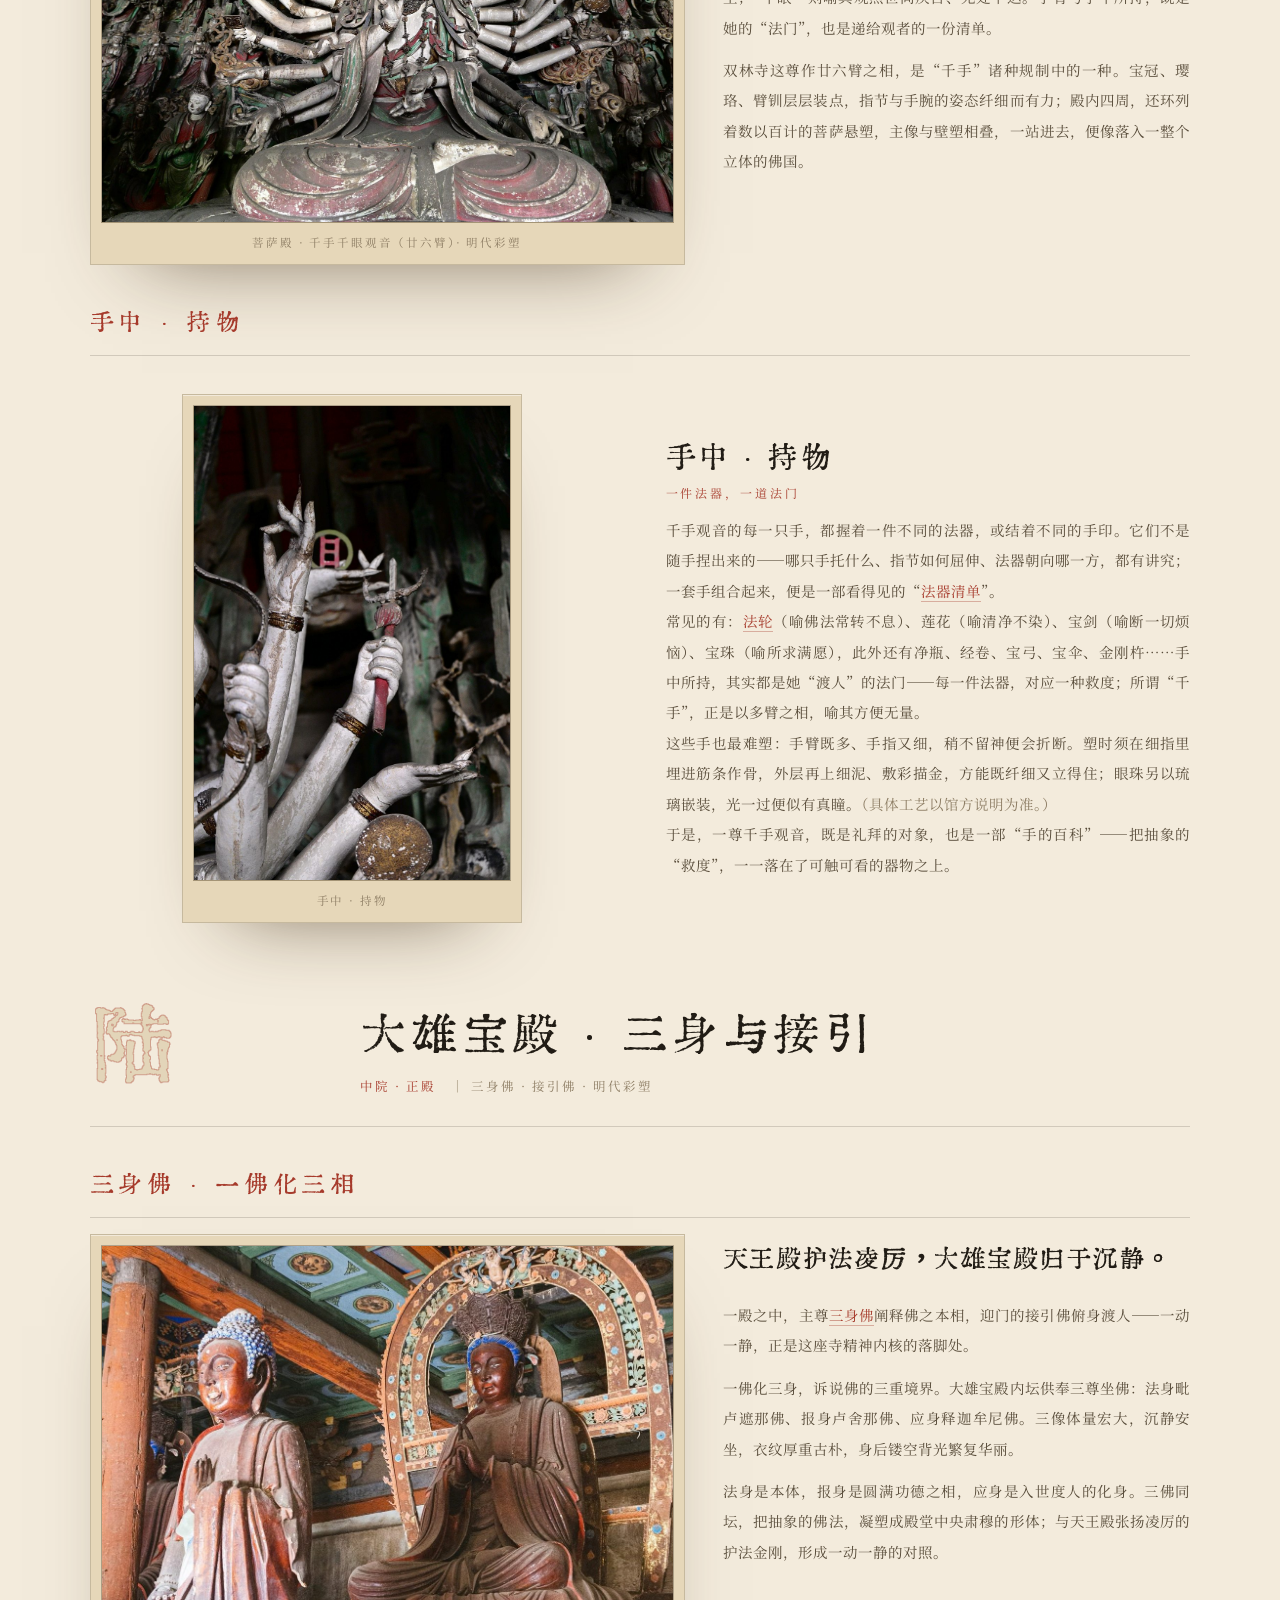
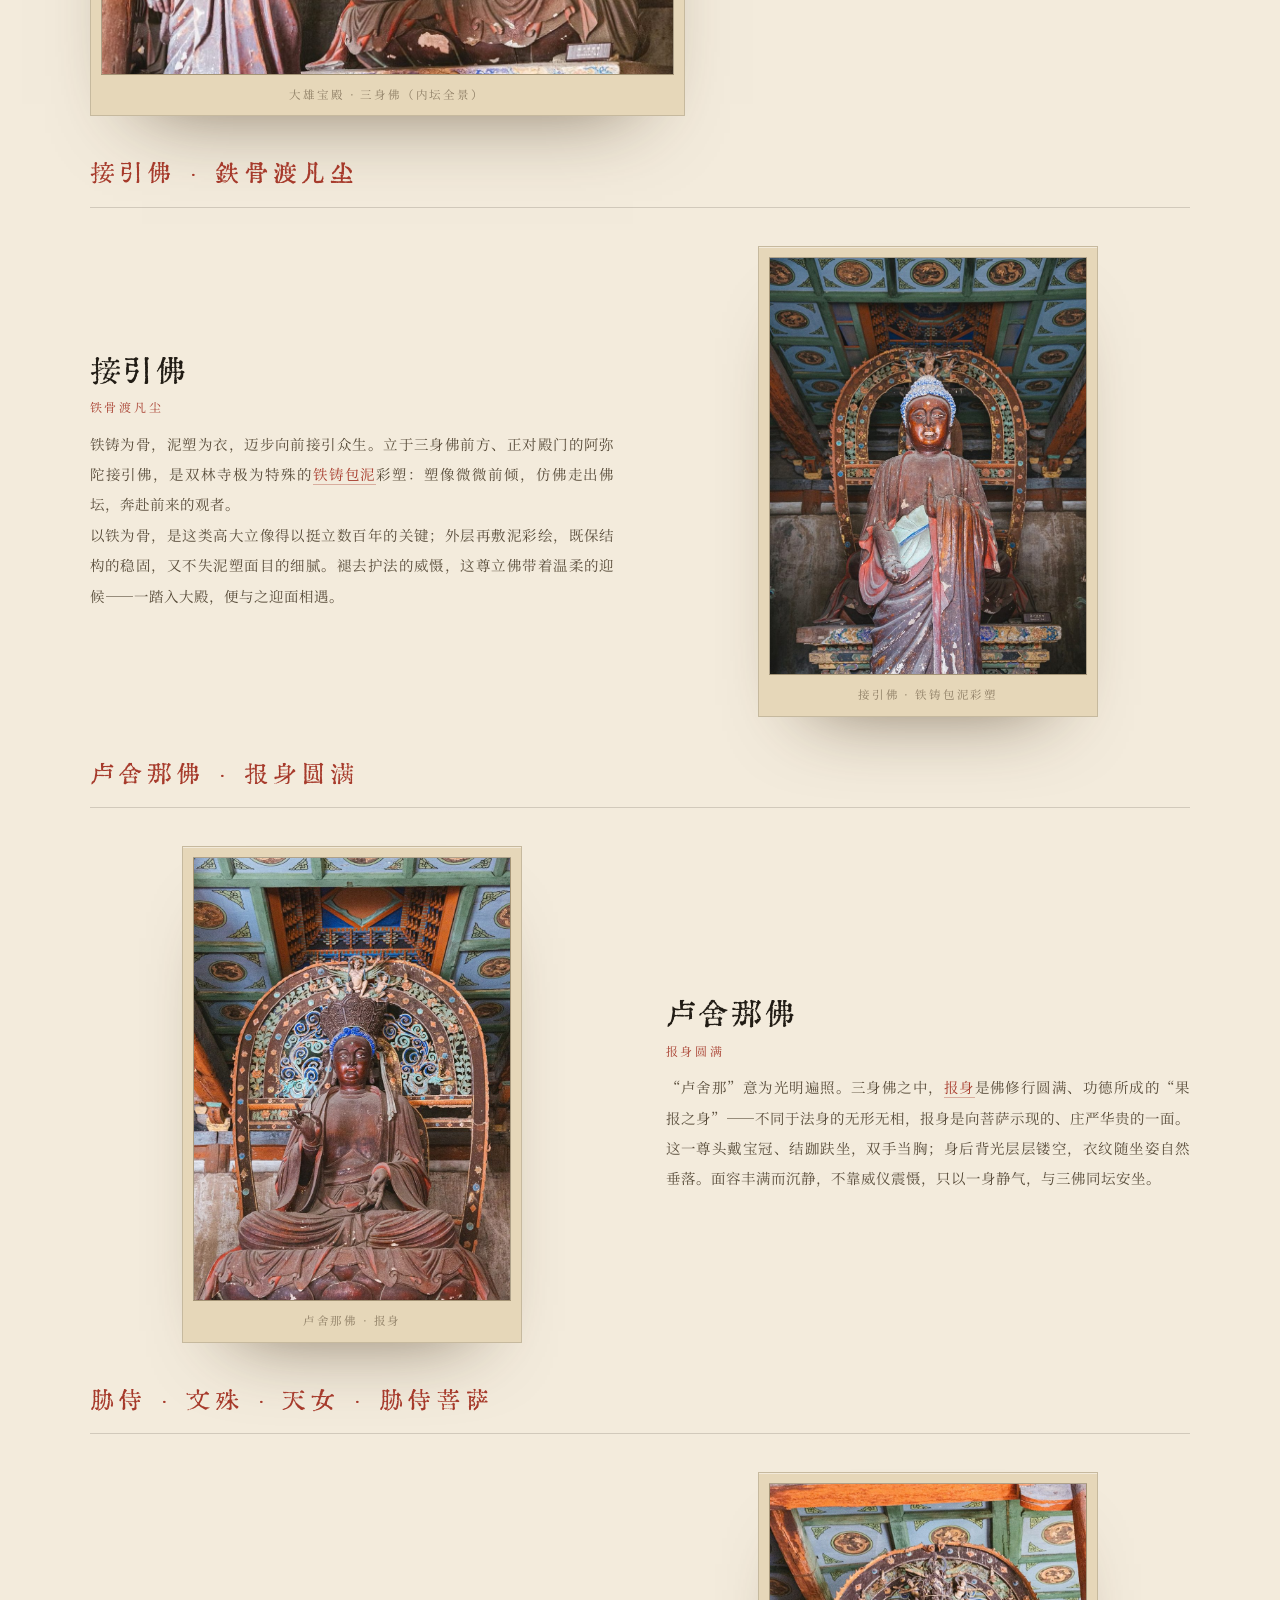
==== commit b4f73af7: "鸮卣：网页与游戏内『鸟尊』统一改为『青铜鸮卣』，并修正其出土/年代介绍（商代晚期·山西石楼）" ====
--- a/index.html
+++ b/index.html
@@ -497,7 +497,7 @@
         <div class="gb-text">
           <span class="gb-kicker">交互 · 泥骨千年</span>
           <h3>双林古寺 · 泥骨千年</h3>
-          <p>在往下浏览这些彩塑之前，不妨先玩一局——化身青铜鸟尊，漫游六座大殿，集齐六片「泥骨」拓片。</p>
+          <p>在往下浏览这些彩塑之前，不妨先玩一局——化身青铜鸮卣，漫游六座大殿，集齐六片「泥骨」拓片。</p>
           <span class="gb-btn">进入小游戏
             <svg viewBox="0 0 24 24" fill="none" stroke="currentColor" stroke-width="1.8" stroke-linecap="round" stroke-linejoin="round" aria-hidden="true"><path d="M5 12h14"/><path d="M13 6l6 6-6 6"/></svg>
           </span>
